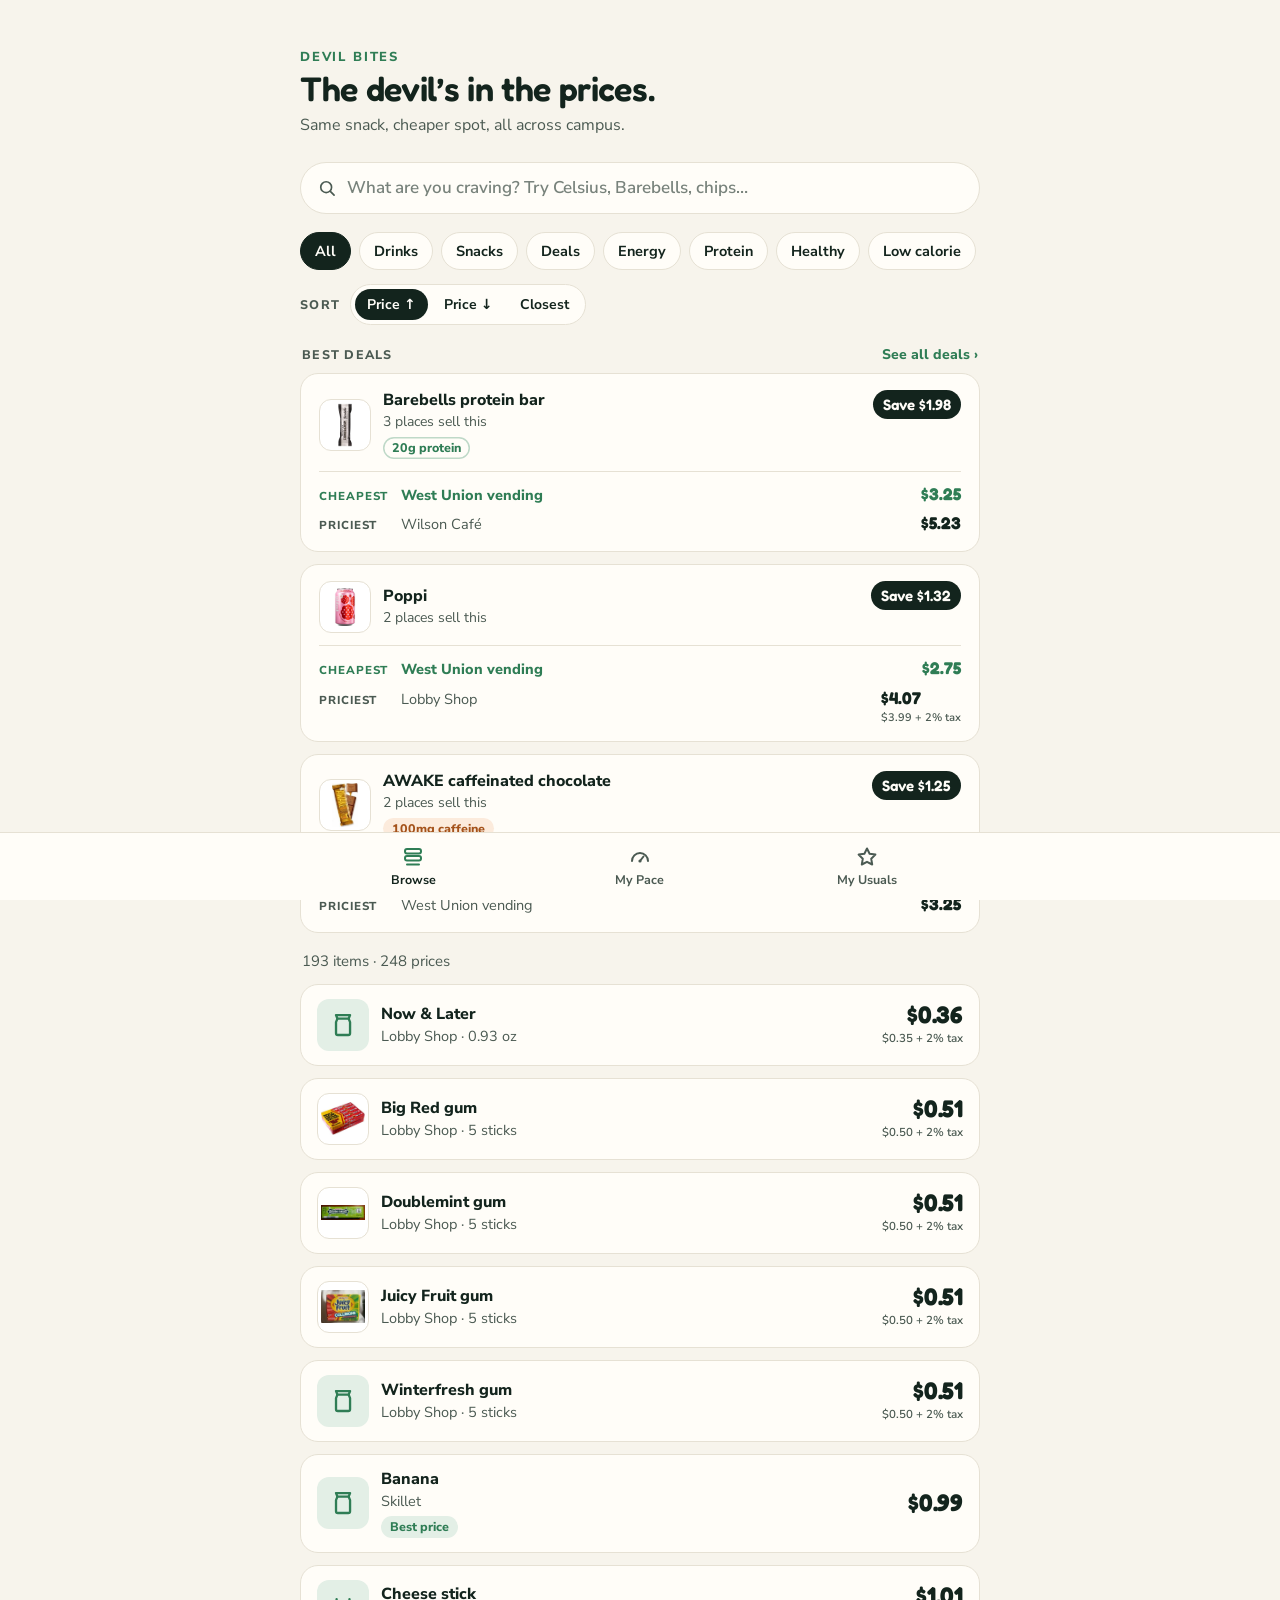
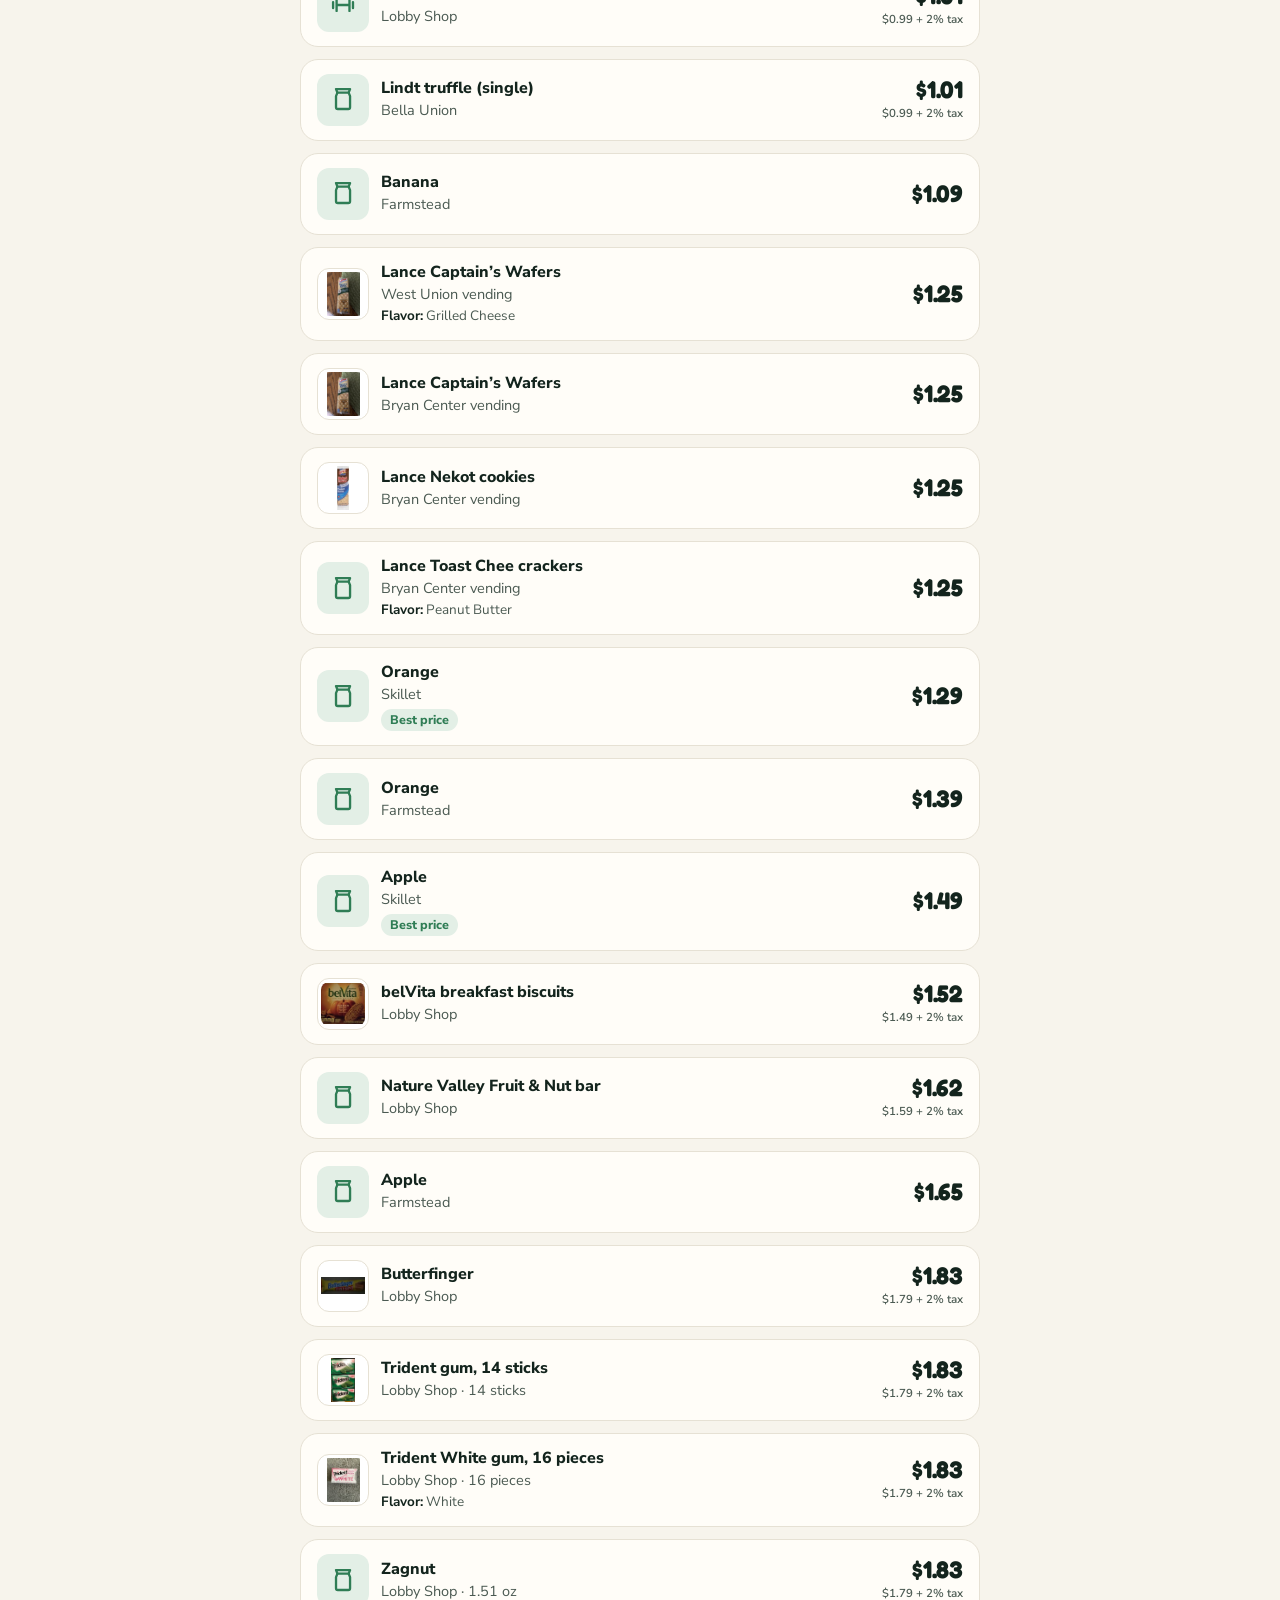
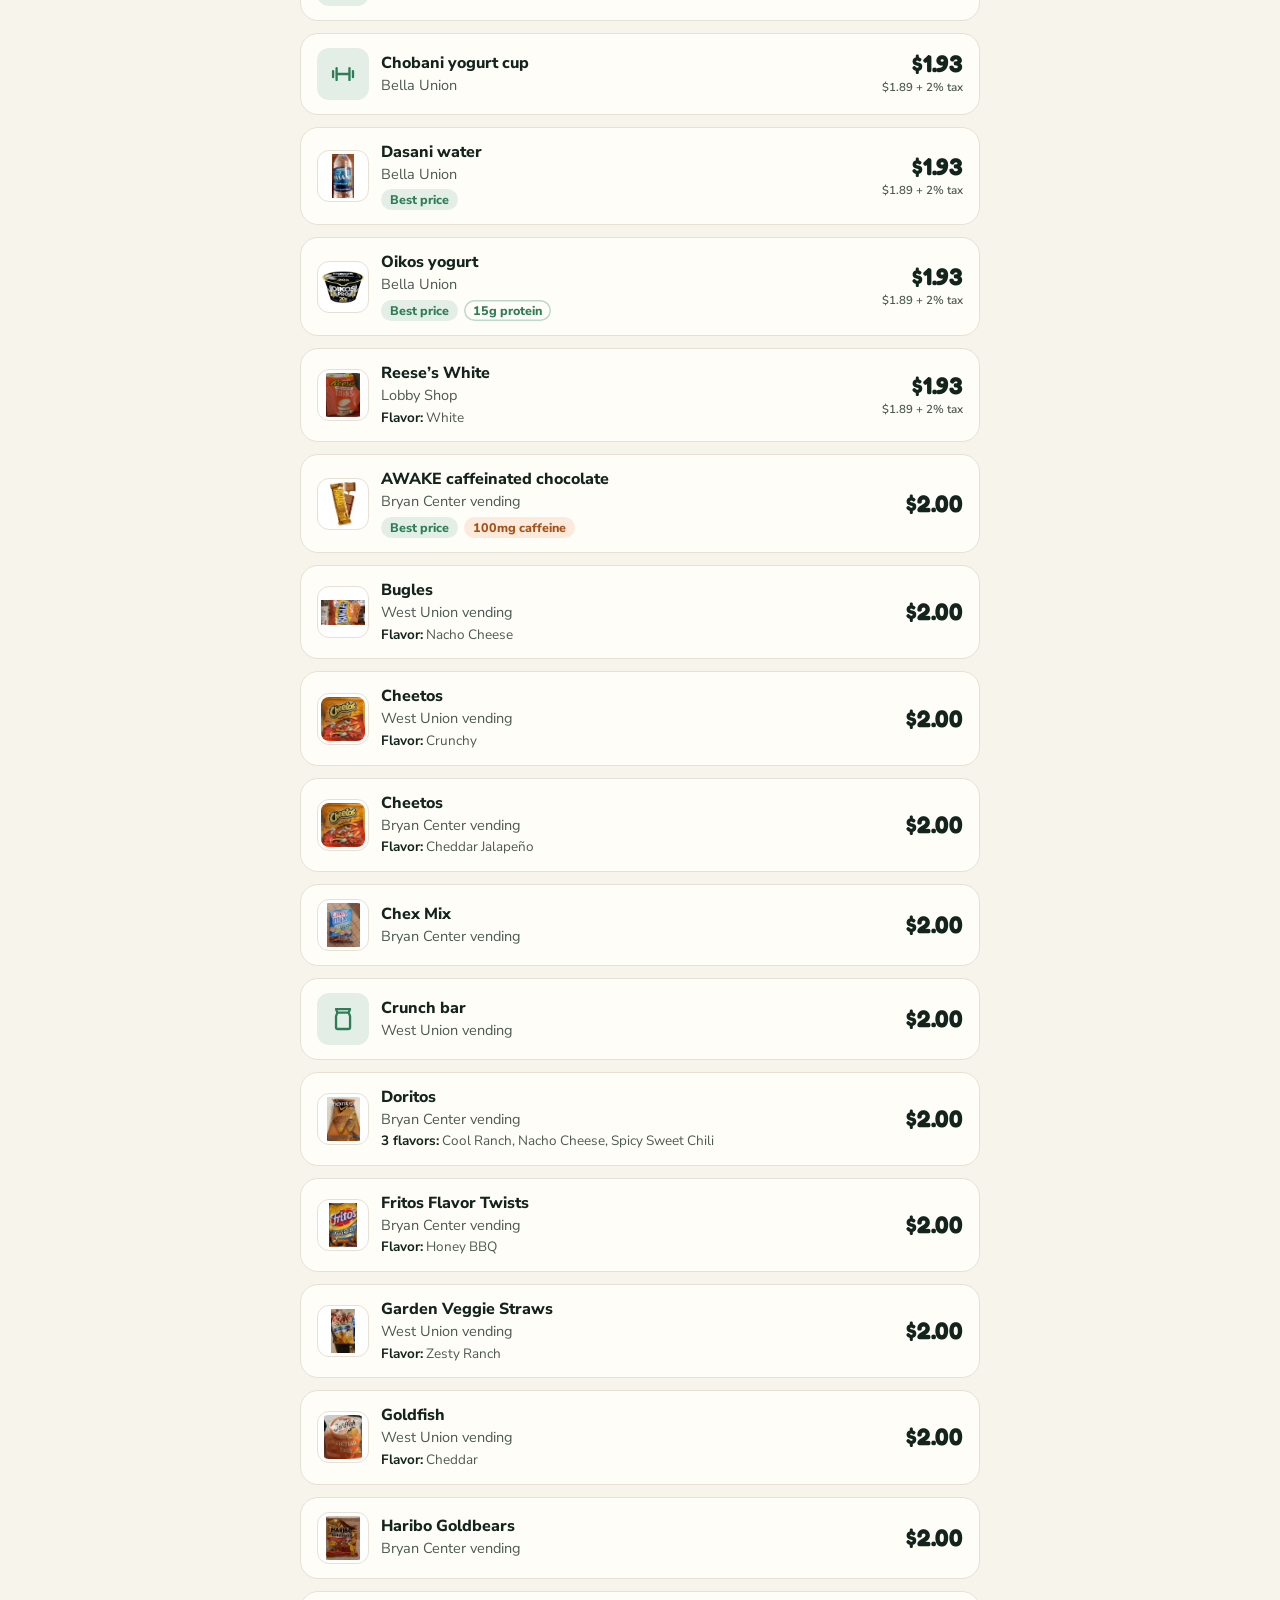
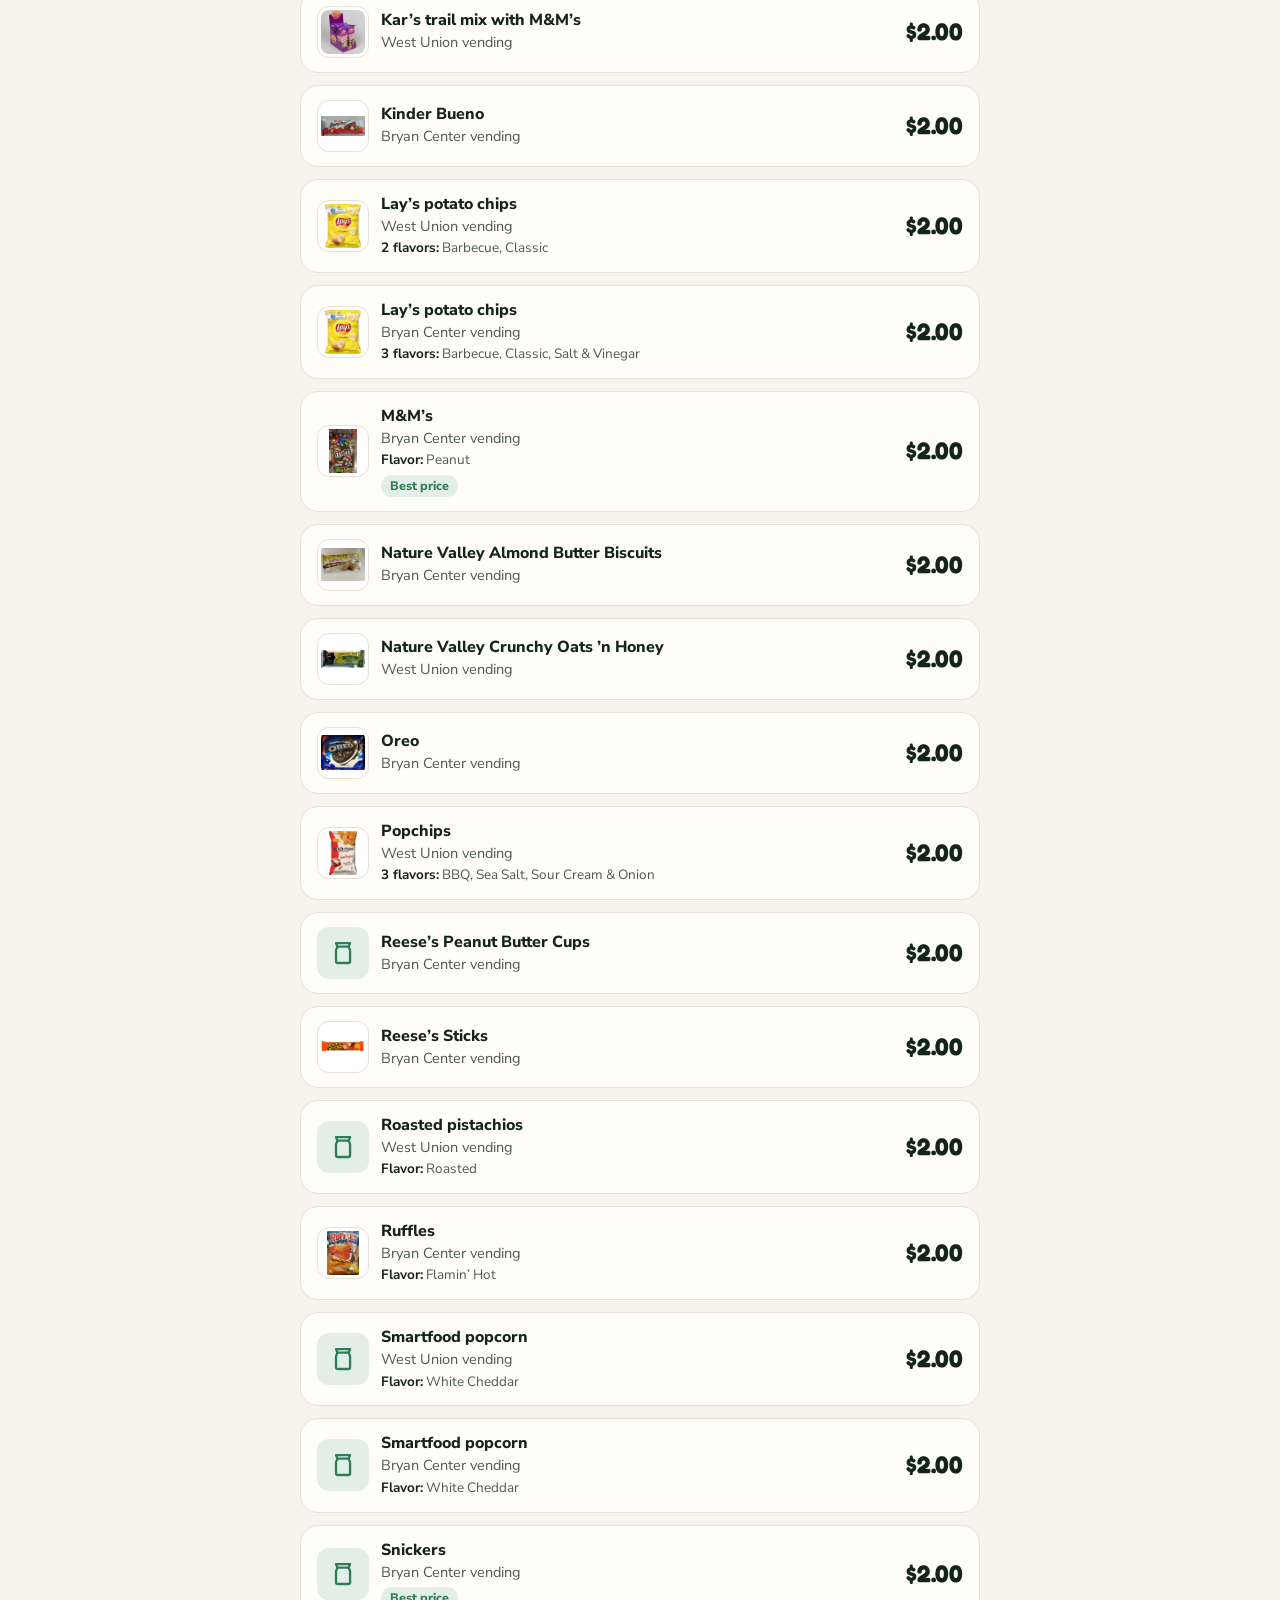
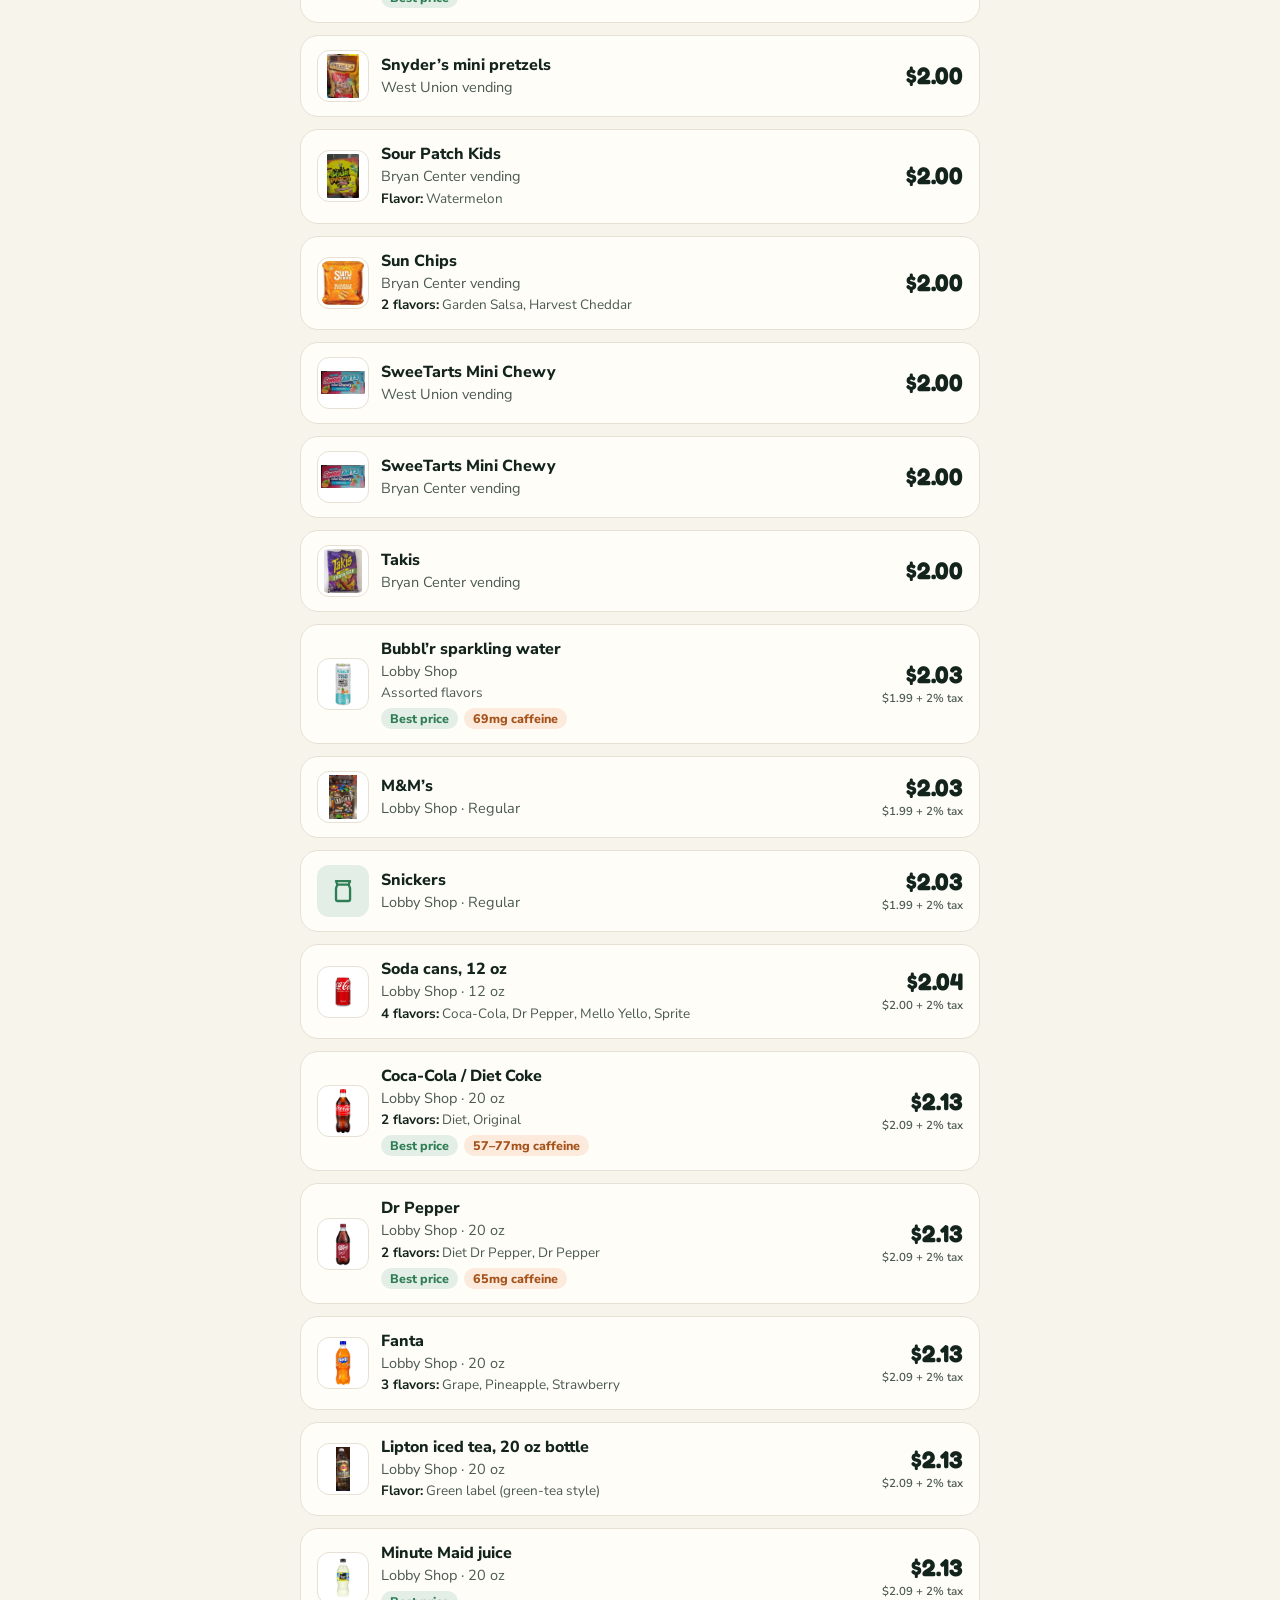
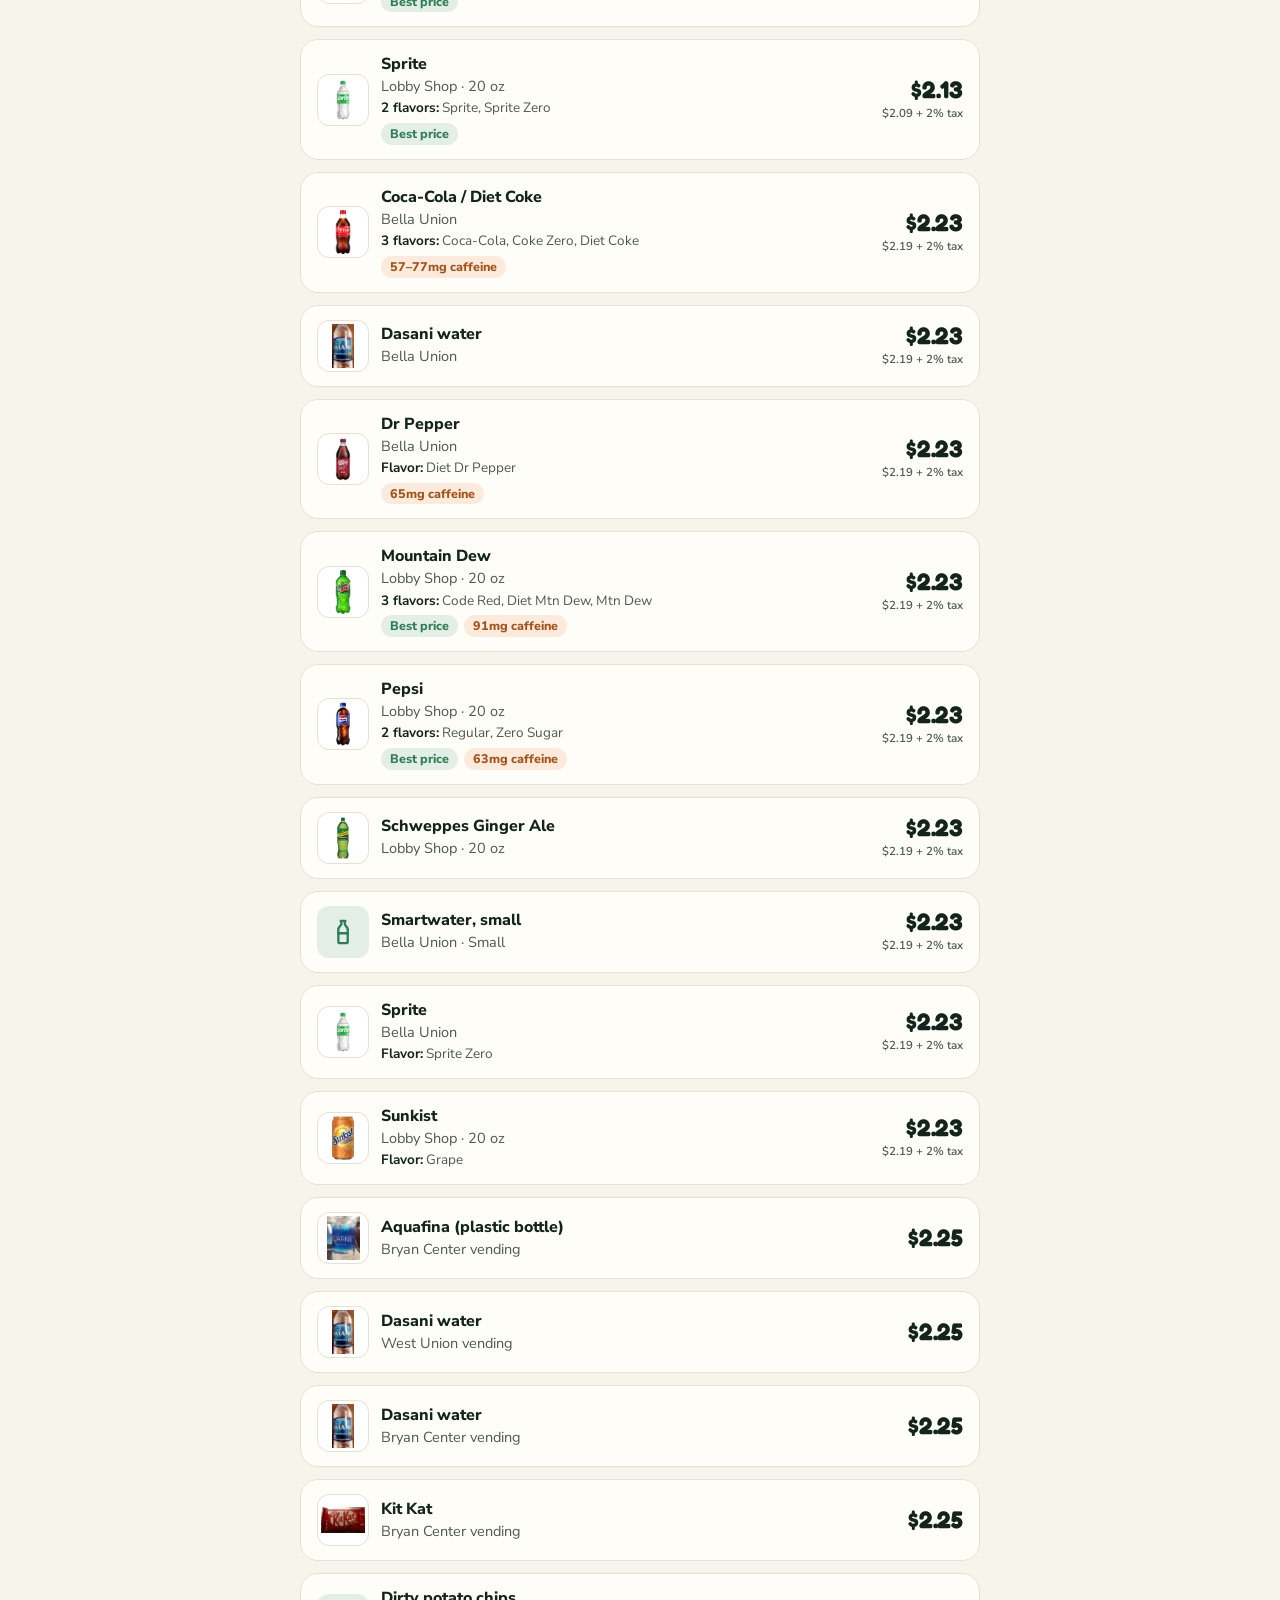
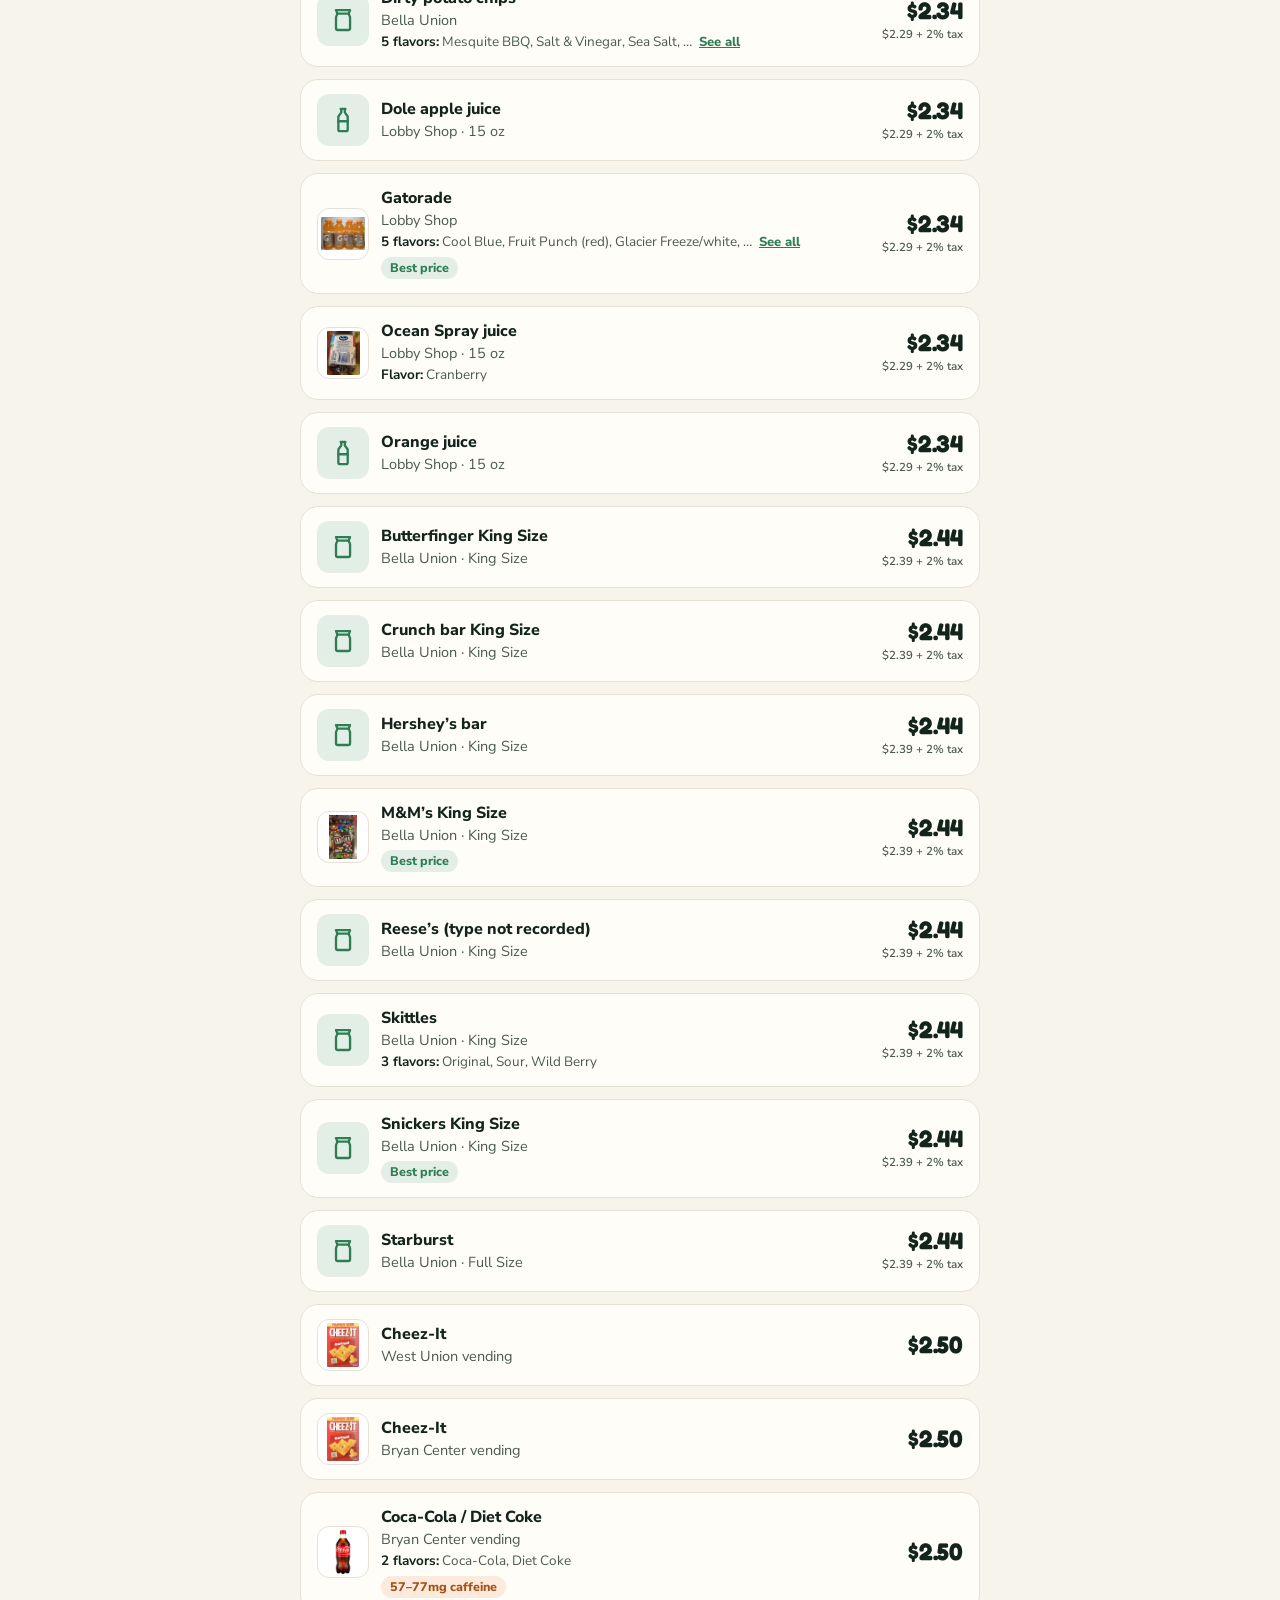
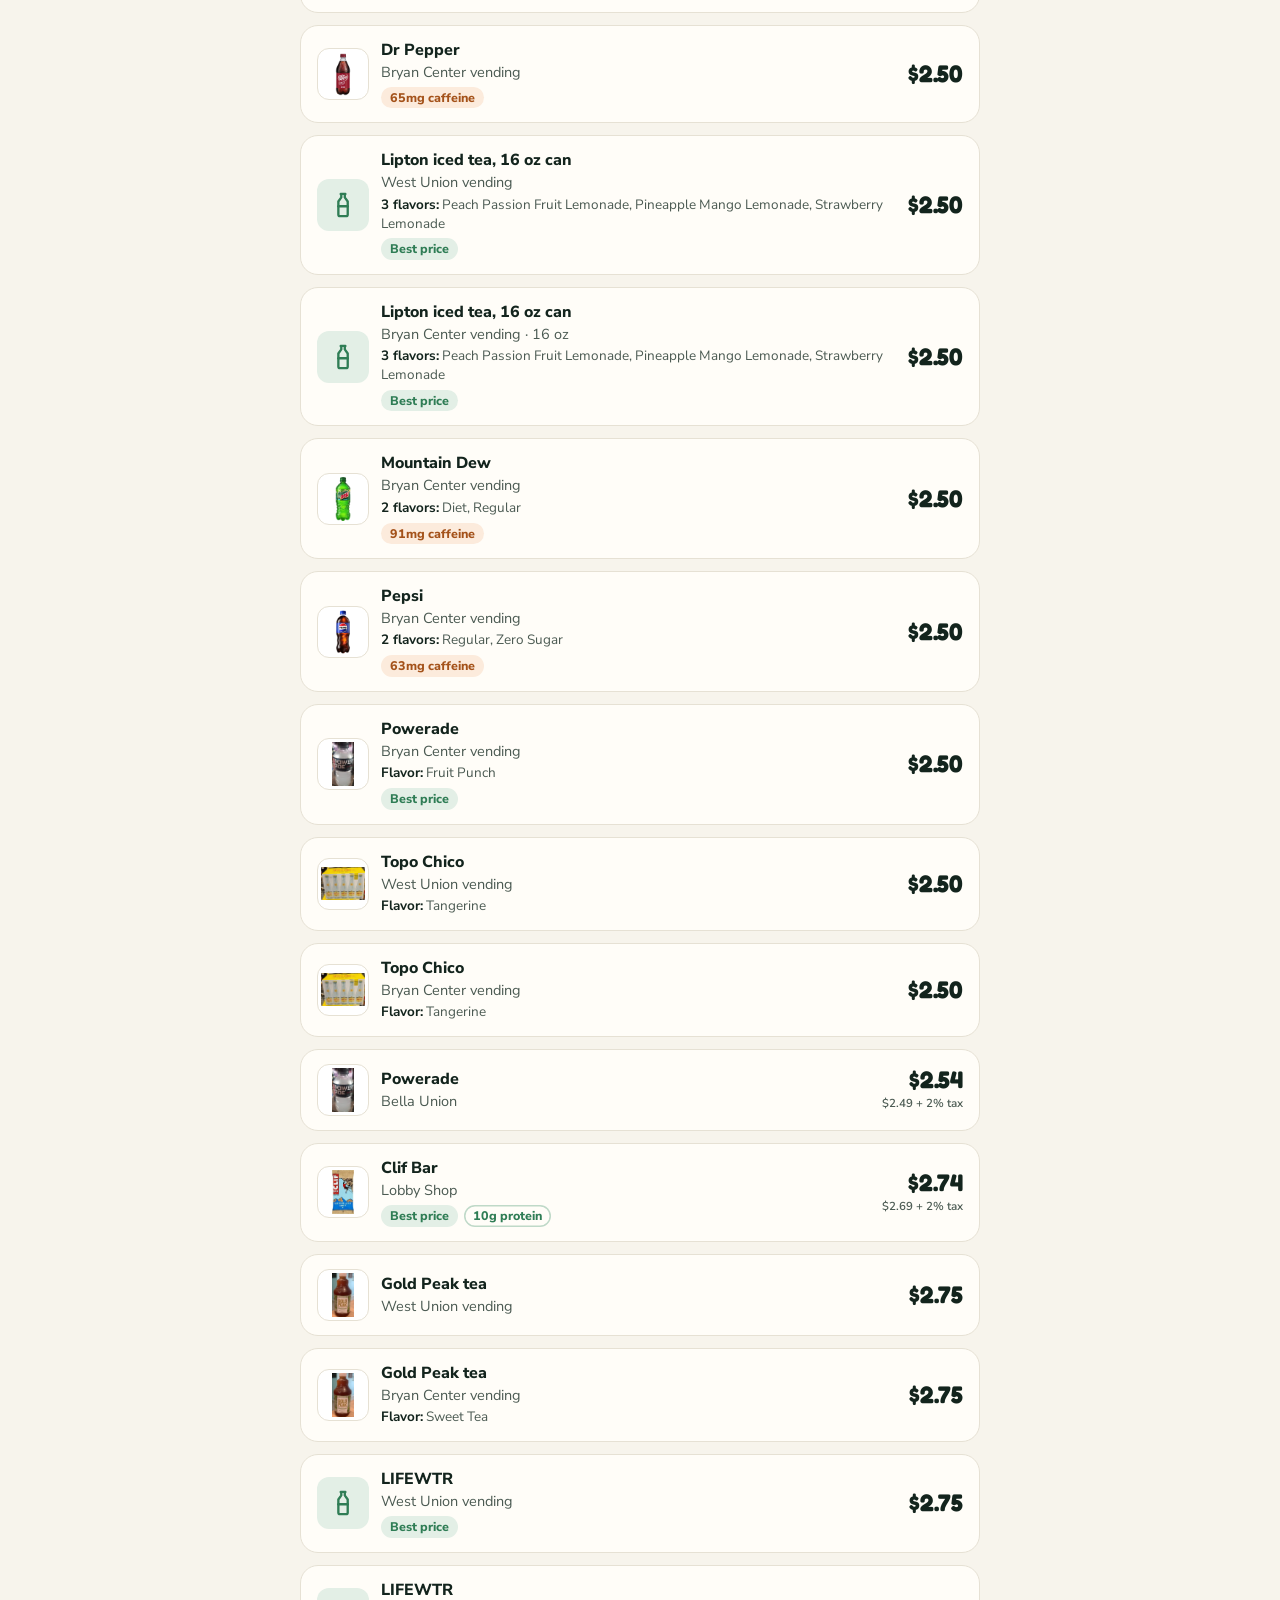
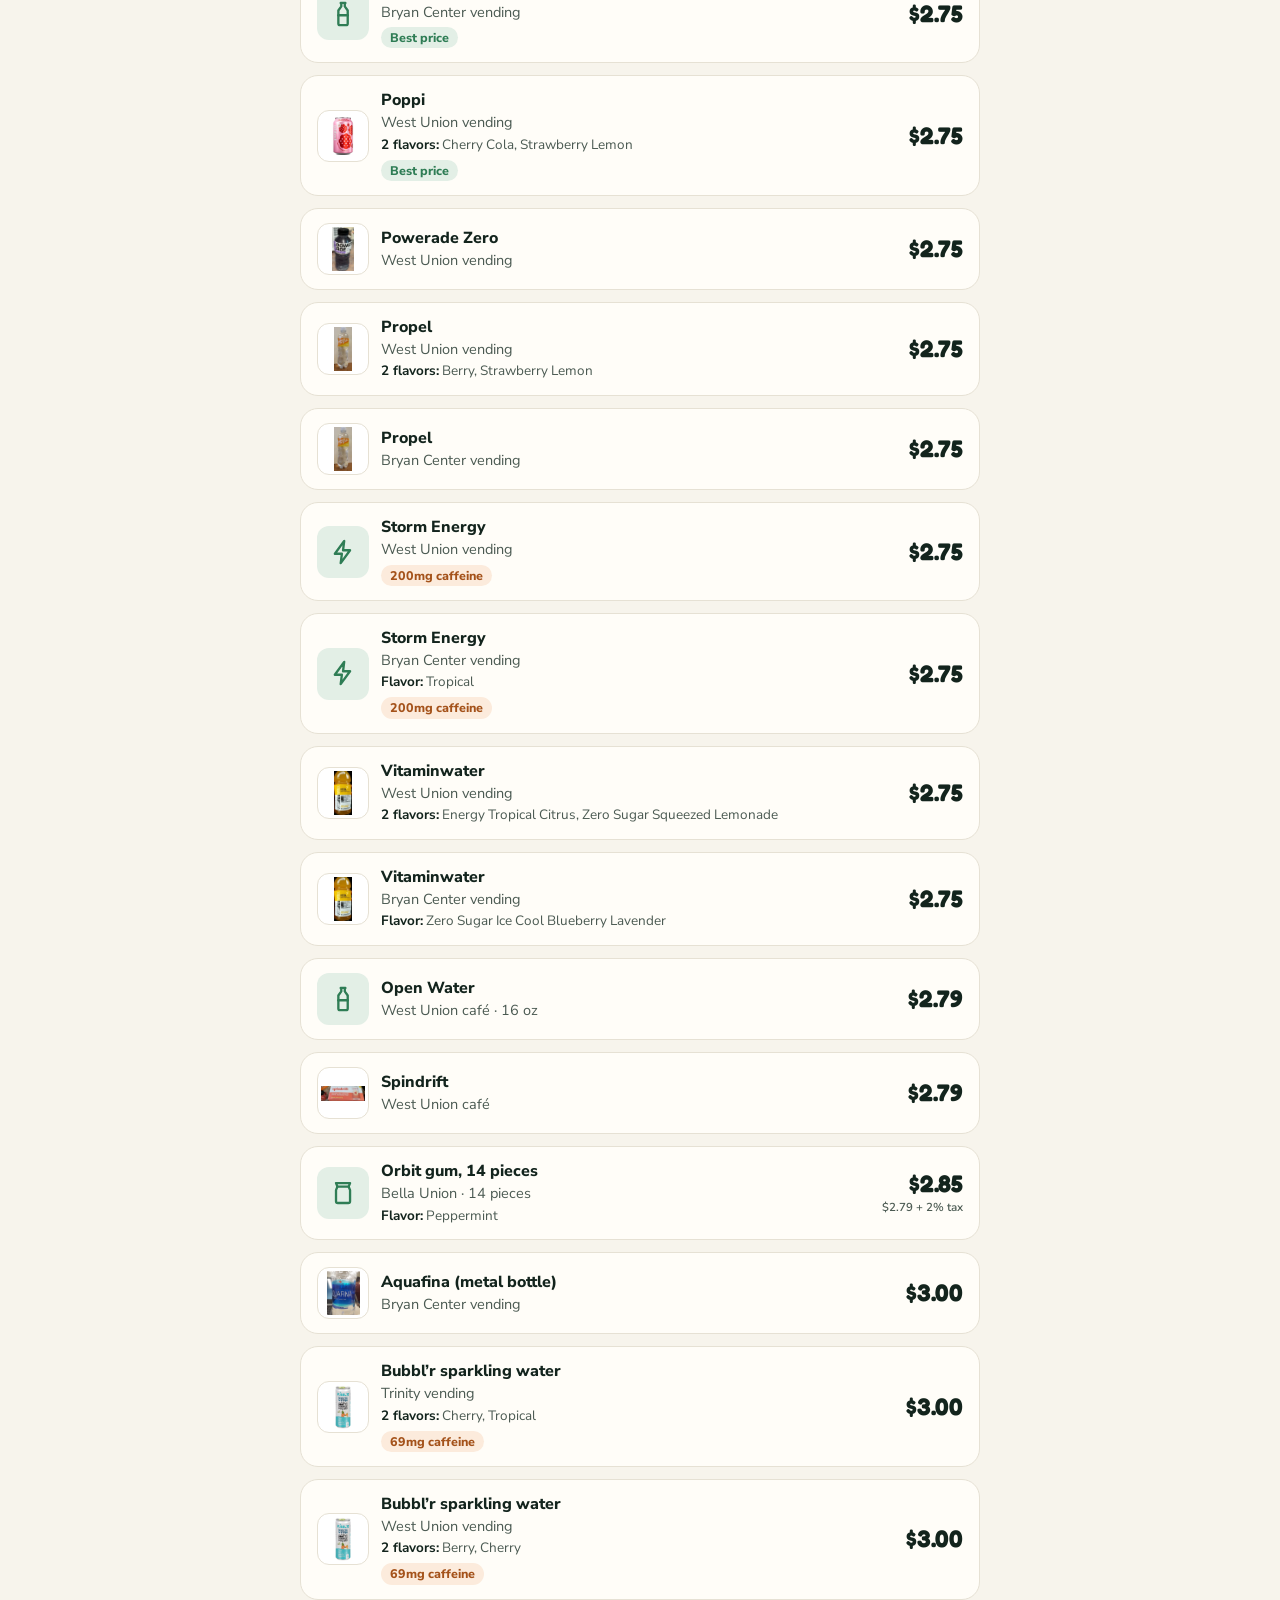
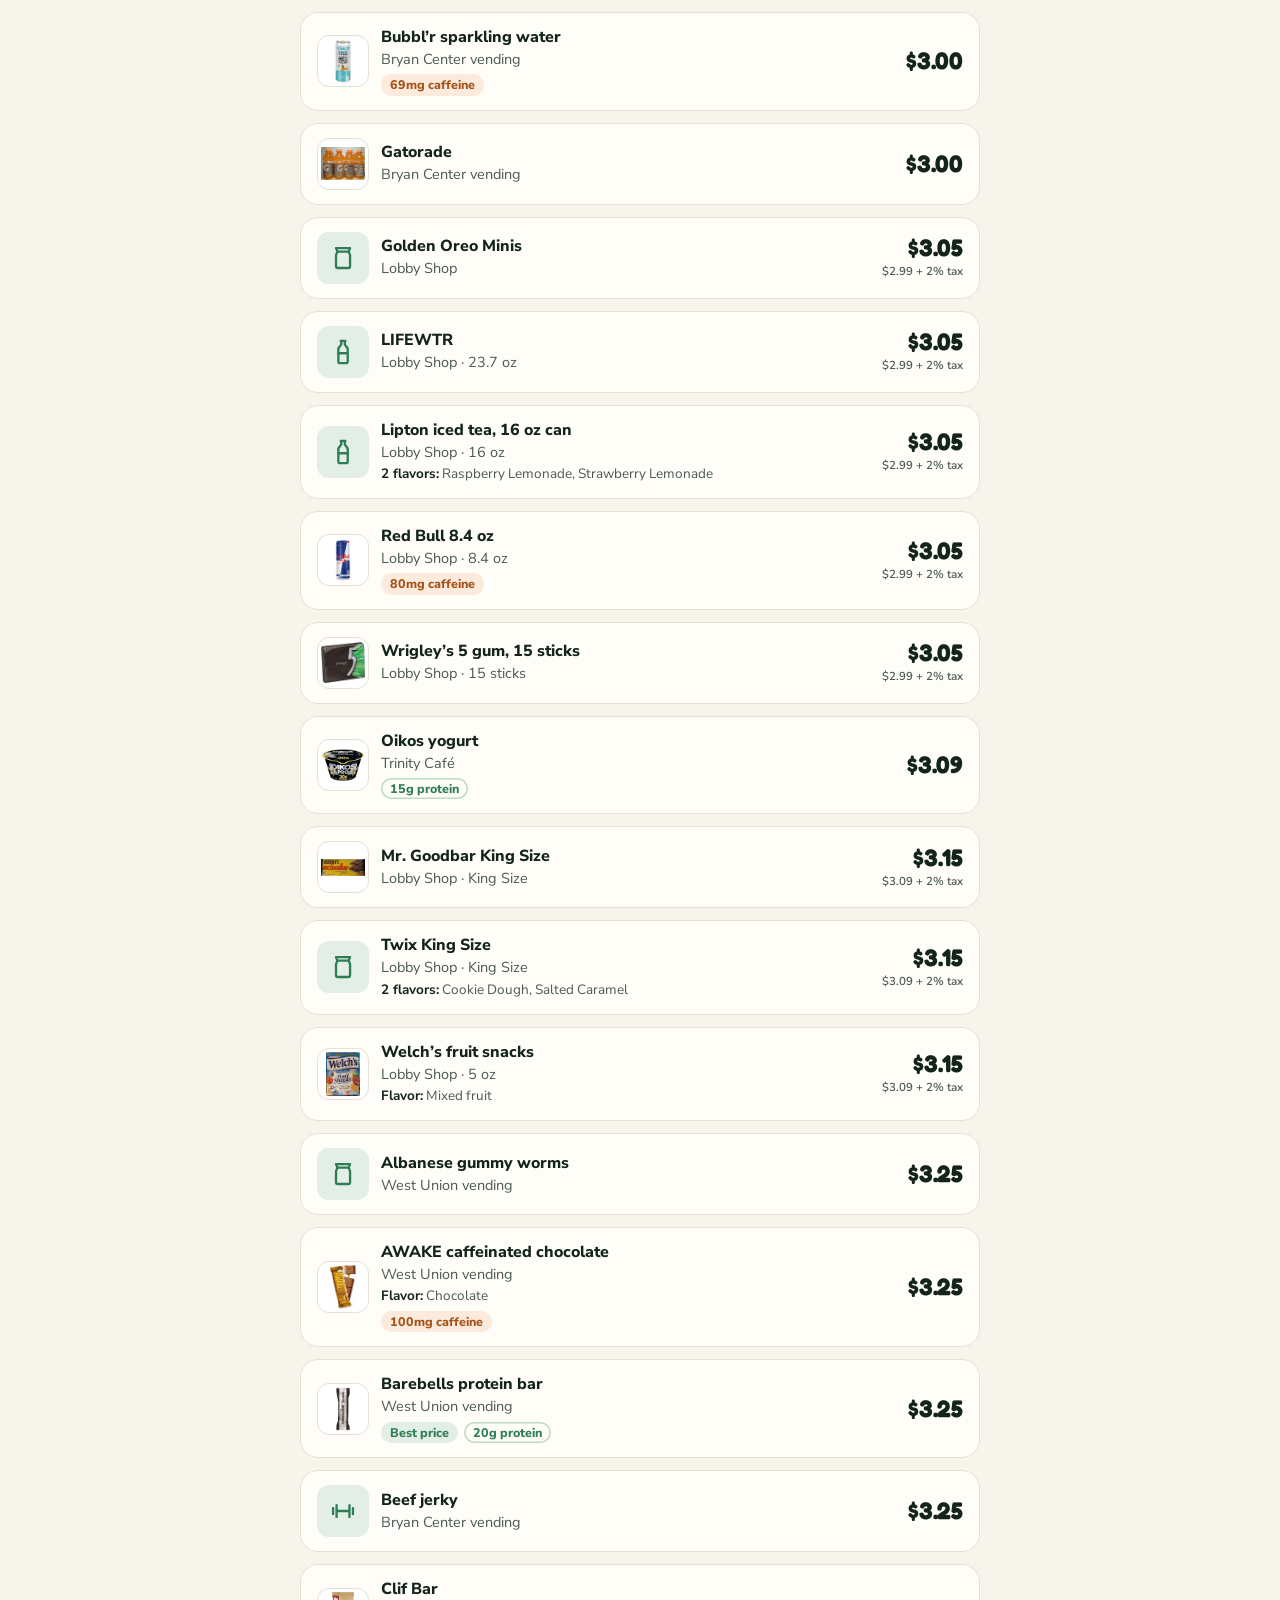
==== index.html @ 177ea0d5 "3 tabs (Browse, My Pace, My Usuals), deals in Browse, catch-up tips, Barebells at Wilson Co-Authored" ====
<!doctype html>
<html lang="en">
<head>
  <meta charset="utf-8">
  <meta name="viewport" content="width=device-width, initial-scale=1, viewport-fit=cover">
  <meta name="theme-color" content="#F7F4EC">
  <title>Devil Bites</title>
  <link rel="preconnect" href="https://fonts.googleapis.com">
  <link rel="preconnect" href="https://fonts.gstatic.com" crossorigin>
  <link href="https://fonts.googleapis.com/css2?family=Fredoka:wght@500;600;700&family=Nunito+Sans:opsz,wght@6..12,400;6..12,600;6..12,700;6..12,800&display=swap" rel="stylesheet">
  <link rel="stylesheet" href="styles.css?v=20261107j">
</head>
<body>

  <!-- ── Browse (home) ──────────────────────────── -->
  <main class="view" id="view-browse" data-tab="browse">
    <header class="top">
      <p class="eyebrow">Devil Bites</p>
      <h1 class="title">The devil’s in the prices.</h1>
      <p class="subtitle">Same snack, cheaper spot, all across campus.</p>
    </header>

    <div class="search-wrap">
      <form class="search" role="search" onsubmit="return false">
        <svg class="search-icon" viewBox="0 0 24 24" aria-hidden="true">
          <circle cx="11" cy="11" r="6.5" fill="none" stroke="currentColor" stroke-width="2"/>
          <path d="M16 16l4.5 4.5" stroke="currentColor" stroke-width="2" stroke-linecap="round"/>
        </svg>
        <input id="q" type="search" placeholder="What are you craving? Try Celsius, Barebells, chips…" autocomplete="off"
               autocapitalize="off" spellcheck="false" aria-label="Search items" aria-controls="browse-list">
        <button type="button" class="clear" id="clear" aria-label="Clear search" hidden>×</button>
      </form>
    </div>

    <div class="chip-row" id="filters" role="group" aria-label="Filter by category"></div>
    <div class="scope-row" id="lowcal-scope" role="group" aria-label="Low calorie: show" hidden></div>

    <div class="sort-row" role="group" aria-label="Sort">
      <span class="sort-label">Sort</span>
      <div class="sorts" id="sorts"></div>
    </div>

    <p class="notice" id="browse-notice" role="status" hidden></p>

    <!-- Best deals: top 3 (All chip, not searching) -->
    <section class="best-deals" id="best-deals" hidden></section>

    <p class="count" id="browse-count" aria-live="polite"></p>
    <section class="cards" id="browse-list"></section>

    <!-- Hit your protein goal: shown with the Protein chip (deck page 10) -->
    <section class="tip goal" id="protein-goal-box" hidden>
      <label class="goal-label" for="protein-goal">Hit your protein goal</label>
      <div class="goal-input">
        <input id="protein-goal" type="number" inputmode="numeric" min="1" max="400" step="1" value="40" aria-describedby="goal-unit">
        <span id="goal-unit">grams</span>
      </div>
      <div id="protein-combo" aria-live="polite"></div>
    </section>
  </main>

  <!-- ── Item price comparison ──────────────────── -->
  <main class="view" id="view-item" data-tab="browse" hidden>
    <button type="button" class="back" id="back">‹ <span id="back-label">Browse</span></button>
    <section id="item-detail"></section>
  </main>

  <!-- ── My Usuals ─────────────────────────────── -->
  <main class="view" id="view-usuals" data-tab="usuals" hidden>
    <header class="top">
      <p class="eyebrow">My Usuals</p>
      <h1 class="title">Your go-to snacks</h1>
      <p class="subtitle">Saved on this device. Each one at its cheapest spot.</p>
    </header>
    <section class="cards" id="usuals-list"></section>
  </main>

  <main class="view" id="view-me" data-tab="me" hidden>
    <header class="top">
      <p class="eyebrow">My Pace</p>
      <h1 class="title">Will your points last?</h1>
    </header>

    <!-- Today's budget (deck page 6) -->
    <section class="budget" aria-live="polite">
      <p class="budget-label" id="pace-date"></p>
      <p class="budget-sub" id="pace-sub">You can spend today</p>
      <p class="budget-amount" id="pace-daily">—</p>
      <span class="tag" id="pace-pill" hidden></span>
      <p class="budget-hint" id="pace-hint"></p>
      <div class="expected" id="pace-expected" hidden>
        <p class="expected-line">Expected today: <strong id="pace-exp-amt"></strong></p>
        <p class="pace-status" id="pace-status"></p>
        <p class="catchup-line" id="pace-catchup" hidden></p>
      </div>
    </section>

    <!-- Ways to catch up (when behind): tap a tip to find it in Browse -->
    <section class="card catchup" id="pace-tips" hidden>
      <p class="away-title">Ways to catch up</p>
      <ul class="catchup-list" id="pace-tips-list"></ul>
    </section>

    <!-- Inputs -->
    <section class="card pace-form">
      <label class="field">
        <span class="field-label">Meal plan</span>
        <select id="pace-plan" class="select-input">
          <option value="">Choose your plan</option>
        </select>
        <span class="field-note source" id="pace-source"></span>
      </label>
      <label class="field">
        <span class="field-label">Food points balance</span>
        <span class="money-input">
          <span aria-hidden="true">$</span>
          <input id="pace-balance" type="text" inputmode="decimal" autocomplete="off" placeholder="0.00">
        </span>
      </label>
      <label class="field">
        <span class="field-label">Last day on campus</span>
        <input id="pace-last" type="date" class="date-input">
      </label>
      <p class="field-note">Saved on this device only.</p>
    </section>

    <!-- Days away (deck page 12) -->
    <section class="card away">
      <p class="away-title">Days you’ll be away</p>
      <p class="field-note">Tap the days you’ll be gone, like breaks, trips or weekends home.</p>
      <div id="pace-cal"></div>
      <p class="away-pill" id="pace-away" hidden></p>
    </section>

    <div class="tip" id="pace-new" hidden>
      <p class="tip-title">Your new daily pace</p>
      <p class="tip-amount" id="pace-new-amount"></p>
      <p id="pace-new-sub"></p>
    </div>
  </main>

  <footer class="credit">
    <p class="credit-main">Prices checked by Duke students. Spot a new price? <span id="tell-us">Tell us.</span></p>
    Some product photos from <a href="https://world.openfoodfacts.org" target="_blank" rel="noopener">Open Food Facts</a>
    (<a href="https://creativecommons.org/licenses/by-sa/3.0/" target="_blank" rel="noopener">CC BY-SA</a>)
  </footer>

  <!-- ── Tab bar ────────────────────────────────── -->
  <nav class="tabbar" aria-label="Main">
    <div class="tabs">
      <a class="tab" href="#/browse" data-tab="browse">
        <svg viewBox="0 0 24 24" aria-hidden="true">
          <rect x="4" y="4" width="16" height="4.5" rx="2" fill="none" stroke="currentColor" stroke-width="2"/>
          <rect x="4" y="11" width="16" height="4.5" rx="2" fill="none" stroke="currentColor" stroke-width="2"/>
          <path d="M6 19.5h12" stroke="currentColor" stroke-width="2" stroke-linecap="round"/>
        </svg>
        <span>Browse</span>
      </a>
      <a class="tab" href="#/me" data-tab="me">
        <svg viewBox="0 0 24 24" aria-hidden="true">
          <path d="M4 16a8 8 0 1 1 16 0" fill="none" stroke="currentColor" stroke-width="2" stroke-linecap="round"/>
          <path d="M12 16l3.5-4.5" stroke="currentColor" stroke-width="2" stroke-linecap="round"/>
          <circle cx="12" cy="16" r="1.6" fill="currentColor"/>
        </svg>
        <span>My Pace</span>
      </a>
      <a class="tab" href="#/usuals" data-tab="usuals">
        <svg viewBox="0 0 24 24" aria-hidden="true">
          <path d="M12 3.5l2.6 5.3 5.8.8-4.2 4.1 1 5.8-5.2-2.7-5.2 2.7 1-5.8-4.2-4.1 5.8-.8z" fill="none" stroke="currentColor" stroke-width="2" stroke-linejoin="round"/>
        </svg>
        <span>My Usuals</span>
      </a>
    </div>
  </nav>

  <!-- ?v= makes browsers fetch fresh files after an update. Change it (e.g. 20261107c) whenever app.js, styles.css or data/ change. -->
  <script src="data/prices.js?v=20261107j"></script>
  <script src="data/photos.js?v=20261107j"></script>
  <script src="data/my-photos.js?v=20261107j"></script>
  <script src="data/meal-plans.js?v=20261107j"></script>
  <script src="data/tags.js?v=20261107j"></script>
  <script src="search.js?v=20261107j"></script>
  <script src="app.js?v=20261107j"></script>
</body>
</html>
---- styles.css ----
:root {
  --ink: #13241D;        /* dark green */
  --cream: #F7F4EC;      /* background */
  --card: #FFFDF8;       /* white cards */
  --orange: #EE8A3C;     /* accent */
  --green: #2F7D55;
  --muted: #4B5A52;
  --line: #E6E1D4;
  --green-tint: #E3EFE6;

  --radius: 18px;
  --head: "Fredoka", system-ui, sans-serif;
  --body: "Nunito Sans", system-ui, sans-serif;

  --max: 680px;          /* content width on big screens */
  --tabbar-h: 64px;
}

* { box-sizing: border-box; }
[hidden] { display: none !important; }
html, body { margin: 0; }
html { scroll-padding-top: 90px; }

body {
  background: var(--cream);
  color: var(--ink);
  font-family: var(--body);
  font-size: 16px;
  line-height: 1.4;
  -webkit-font-smoothing: antialiased;
  -webkit-tap-highlight-color: transparent;
  overflow-x: hidden;
}

/* ── Page layout ──────────────────────────────────────────── */
.view {
  max-width: var(--max);
  margin: 0 auto;
  padding: max(28px, env(safe-area-inset-top)) 20px 8px;
  min-height: 70vh;
}

/* Photo credit, just above the tab bar */
.credit {
  max-width: var(--max);
  margin: 0 auto;
  padding: 20px 20px calc(var(--tabbar-h) + env(safe-area-inset-bottom) + 24px);
  text-align: center;
  color: var(--muted);
  font-size: 12.5px;
}
.credit a { color: inherit; }
.view[hidden] { display: none; }

@media (min-width: 760px) {
  .view { padding-top: 48px; padding-left: 0; padding-right: 0; }
}

/* ── Header ───────────────────────────────────────────────── */
.top { margin-bottom: 16px; }
.eyebrow {
  margin: 0 0 4px;
  font-size: 13px;
  font-weight: 800;
  letter-spacing: .14em;
  text-transform: uppercase;
  color: var(--green);
}
.title {
  margin: 0;
  font-family: var(--head);
  font-weight: 600;
  font-size: 28px;
  line-height: 1.1;
  letter-spacing: -.01em;
}

/* ── Search pill (sticks to the top while scrolling) ──────── */
.search-wrap {
  position: sticky;
  top: 0;
  z-index: 5;
  margin: 0 -20px;
  padding: 10px 20px 10px;
  background: var(--cream);
}
@media (min-width: 760px) { .search-wrap { margin: 0; padding: 10px 0; } }

.search {
  position: relative;
  display: flex;
  align-items: center;
  background: var(--card);
  border: 1.5px solid var(--line);
  border-radius: 999px;
  padding: 0 8px 0 16px;
  height: 52px;
  transition: border-color .15s;
}
.search:focus-within { border-color: var(--green); }
.search-icon { width: 20px; height: 20px; color: var(--muted); flex: none; }
.search input {
  flex: 1;
  min-width: 0;
  border: 0;
  outline: 0;
  background: transparent;
  font: 700 17px var(--body);
  color: var(--ink);
  padding: 0 10px;
  height: 100%;
}
.search input::placeholder { color: var(--muted); font-weight: 600; opacity: .75; }
.search input::-webkit-search-cancel-button { display: none; }
.clear {
  flex: none;
  width: 32px; height: 32px;
  border: 0; border-radius: 50%;
  background: var(--cream);
  color: var(--muted);
  font-size: 20px; line-height: 1;
  cursor: pointer;
}

/* ── Category chips & sort (scroll sideways on phones) ────── */
.chip-row, .sort-row {
  display: flex;
  align-items: center;
  gap: 8px;
  overflow-x: auto;
  scrollbar-width: none;
  margin-left: -20px;
  margin-right: -20px;
  padding-left: 20px;
  padding-right: 20px;
}
.chip-row::-webkit-scrollbar, .sort-row::-webkit-scrollbar { display: none; }
.chip-row { margin-top: 6px; padding-top: 2px; padding-bottom: 4px; }
.sort-row { gap: 10px; margin-top: 10px; margin-bottom: 16px; }
@media (min-width: 760px) {
  .chip-row, .sort-row { margin-left: 0; margin-right: 0; padding-left: 0; padding-right: 0; flex-wrap: wrap; }
}

.chip {
  flex: none;
  border: 1.5px solid var(--line);
  background: var(--card);
  color: var(--ink);
  border-radius: 999px;
  padding: 8px 14px;
  font: 700 14.5px var(--body);
  cursor: pointer;
}
.chip:hover { border-color: var(--green); }
.chip[aria-pressed="true"] {
  background: var(--ink);
  border-color: var(--ink);
  color: var(--card);
}

.sort-label {
  flex: none;
  font-size: 12.5px;
  font-weight: 800;
  letter-spacing: .1em;
  text-transform: uppercase;
  color: var(--muted);
}
.sorts {
  flex: none;
  display: flex;
  gap: 4px;
  padding: 4px;
  background: var(--card);
  border: 1.5px solid var(--line);
  border-radius: 999px;
}
.sort {
  border: 0;
  border-radius: 999px;
  background: none;
  color: var(--ink);
  padding: 6px 12px;
  font: 700 14px var(--body);
  white-space: nowrap;
  cursor: pointer;
}
.sort[aria-pressed="true"] { background: var(--ink); color: var(--card); }
.sort:disabled { opacity: .5; cursor: progress; }

.notice {
  margin: -4px 0 14px;
  padding: 12px 14px;
  border-radius: 14px;
  background: var(--green-tint);
  color: var(--ink);
  font-size: 14.5px;
  line-height: 1.4;
}
.notice[data-kind="warn"] {
  background: #FCEBDC;
  border-left: 4px solid var(--orange);
}

.count {
  margin: 0 0 12px 2px;
  color: var(--muted);
  font-size: 15px;
}

/* ── Cards ────────────────────────────────────────────────── */
.cards { display: grid; grid-template-columns: minmax(0, 1fr); gap: 12px; }

.card {
  display: flex;
  align-items: center;
  justify-content: space-between;
  gap: 12px;
  background: var(--card);
  border: 1.5px solid var(--line);
  border-radius: var(--radius);
  padding: 16px 18px;
}
.card.best {
  border: 2.5px solid var(--green);
  padding: 15px 17px;
}
.card-main { min-width: 0; }
.place {
  margin: 0;
  font-weight: 800;
  font-size: 17px;
  line-height: 1.25;
}
.best-label {
  margin: 2px 0 0;
  color: var(--green);
  font-weight: 800;
  font-size: 16px;
}
.meta {
  margin: 3px 0 0;
  color: var(--muted);
  font-size: 13.5px;
  line-height: 1.35;
}
.note { font-style: italic; }

.price {
  font-family: var(--head);
  font-weight: 700;
  font-size: 26px;
  line-height: 1;
  white-space: nowrap;
  letter-spacing: -.01em;
}
.card:not(.best) .price { font-size: 24px; }

.card.unpriced { background: transparent; border-style: dashed; }
.card.unpriced .price { color: var(--muted); font-size: 15px; font-family: var(--body); font-weight: 700; }

.price-col {
  flex: none;
  display: flex;
  flex-direction: column;
  align-items: flex-end;
  gap: 4px;
}
.walk {
  color: var(--green);
  font-size: 13px;
  font-weight: 800;
  white-space: nowrap;
}

/* Product photo, or a category icon when there's no photo */
.thumb {
  flex: none;
  width: 52px;
  height: 52px;
  border-radius: 12px;
  display: grid;
  place-items: center;
  overflow: hidden;
}
img.thumb {
  background: #fff;
  border: 1px solid var(--line);
  object-fit: contain;
  padding: 3px;
}
.thumb.icon { background: var(--green-tint); color: var(--green); }
.thumb.icon svg { width: 54%; height: 54%; }
.thumb.big { width: 76px; height: 76px; border-radius: 16px; }

.item-head {
  display: flex;
  align-items: center;
  gap: 14px;
  margin-bottom: 14px;
}
.item-head .count { margin: 0 0 0 2px; }
.photo-credit { font-size: 12px; color: var(--muted); margin: 2px 0 0 2px; }
.photo-credit a { color: inherit; }

/* Browse rows */
.row {
  width: 100%;
  text-align: left;
  font: inherit;
  color: inherit;
  cursor: pointer;
  padding: 14px 16px;
  transition: border-color .15s, transform .1s;
}
.row:hover { border-color: var(--green); }
.row:active { transform: scale(.99); }
.row { justify-content: flex-start; }
.row .card-main { flex: 1; }
.row .place { font-size: 16px; }
.row .where { margin: 2px 0 0; color: var(--muted); font-size: 14.5px; }
.row .price { font-size: 22px; }
.row.unpriced .price { font-size: 14px; }

.tag {
  display: inline-block;
  margin-top: 5px;
  padding: 2px 9px;
  border-radius: 999px;
  background: var(--green-tint);
  color: var(--green);
  font-size: 12.5px;
  font-weight: 800;
}

/* ── Item price comparison ────────────────────────────────── */
.back {
  display: inline-flex;
  align-items: center;
  gap: 5px;
  margin: 0 0 10px -2px;
  padding: 6px 2px;
  border: 0;
  background: none;
  color: var(--green);
  font: 800 15px var(--body);
  cursor: pointer;
}
.item-name {
  margin: 0 0 2px 2px;
  font-family: var(--head);
  font-weight: 600;
  font-size: 28px;
  line-height: 1.1;
}
.section-label {
  margin: 22px 0 10px 2px;
  font-size: 12.5px;
  font-weight: 800;
  letter-spacing: .1em;
  text-transform: uppercase;
  color: var(--muted);
}
.tip {
  margin-top: 22px;
  background: var(--ink);
  color: var(--card);
  border-radius: var(--radius);
  padding: 18px 20px;
}
.tip-title {
  margin: 0 0 4px;
  color: var(--orange);
  font-weight: 800;
  font-size: 16px;
}
.tip p:last-child { margin: 0; font-size: 15.5px; line-height: 1.45; }
.single {
  margin: 14px 2px 0;
  color: var(--muted);
  font-size: 14px;
}

/* ── Caffeine ─────────────────────────────────────────────── */
.tags { display: flex; flex-wrap: wrap; gap: 6px; margin-top: 5px; }
.tags .tag { margin-top: 0; }
.tag { white-space: nowrap; }
.tag.caf { background: #FCEBDC; color: #A4521A; }
.tag.size { background: var(--cream); color: var(--muted); }
.caf-line {
  margin: -4px 0 14px 2px;
  font-size: 15px;
  color: var(--muted);
}
.caf-line strong { color: #A4521A; }
.caf-note { margin: -6px 2px 14px; color: var(--muted); font-size: 13.5px; }
.rank {
  flex: none;
  width: 22px;
  text-align: center;
  font-family: var(--head);
  font-weight: 700;
  font-size: 17px;
  color: var(--muted);
}
.caf-card { gap: 10px; }
.per { color: var(--muted); font-size: 12.5px; font-weight: 700; }
.caf-card .price { font-size: 20px; }

/* ── My Pace ──────────────────────────────────────────────── */
.budget { margin: 0 2px 22px; }
.budget-label { margin: 0 0 10px; color: var(--muted); font-size: 15px; }
.budget-sub { margin: 0; font-weight: 800; font-size: 17px; }
.budget-amount {
  margin: 4px 0 10px;
  font-family: var(--head);
  font-weight: 700;
  font-size: 64px;
  line-height: 1;
  letter-spacing: -.02em;
}
.budget-amount.is-empty { color: var(--line); }
.budget .tag { margin: 0; font-size: 15px; padding: 5px 14px; }
.budget-hint { margin: 10px 0 0; color: var(--muted); font-size: 14.5px; }

.pace-form, .away { display: block; margin-bottom: 14px; }
.field { display: block; margin-bottom: 14px; }
.field-label { display: block; margin-bottom: 6px; font-weight: 800; font-size: 15px; }
.money-input {
  display: flex;
  align-items: center;
  gap: 6px;
  height: 52px;
  padding: 0 16px;
  background: var(--cream);
  border: 1.5px solid var(--line);
  border-radius: 14px;
  font-family: var(--head);
  font-weight: 700;
  font-size: 22px;
}
.money-input:focus-within, .date-input:focus { border-color: var(--green); outline: none; }
.money-input input {
  flex: 1;
  min-width: 0;
  border: 0;
  outline: 0;
  background: transparent;
  font: inherit;
  color: var(--ink);
}
.date-input {
  width: 100%;
  height: 52px;
  padding: 0 14px;
  background: var(--cream);
  border: 1.5px solid var(--line);
  border-radius: 14px;
  font: 700 17px var(--body);
  color: var(--ink);
  -webkit-appearance: none;
  appearance: none;
}
.field-note { margin: 0; color: var(--muted); font-size: 13.5px; }
.field-note.source { display: block; margin-top: 6px; font-style: italic; }
.select-input {
  width: 100%;
  height: 52px;
  padding: 0 40px 0 14px;
  background: var(--cream) url("data:image/svg+xml,%3Csvg xmlns='http://www.w3.org/2000/svg' viewBox='0 0 24 24'%3E%3Cpath d='M6 9l6 6 6-6' fill='none' stroke='%234B5A52' stroke-width='2.2' stroke-linecap='round' stroke-linejoin='round'/%3E%3C/svg%3E") no-repeat right 12px center / 20px;
  border: 1.5px solid var(--line);
  border-radius: 14px;
  font: 700 16px var(--body);
  color: var(--ink);
  -webkit-appearance: none;
  appearance: none;
  cursor: pointer;
}
.select-input:focus { border-color: var(--green); outline: none; }

/* Expected balance and ahead / behind */
.expected {
  margin-top: 16px;
  padding: 14px 18px;
  background: var(--card);
  border: 1.5px solid var(--line);
  border-radius: var(--radius);
}
.expected-line { margin: 0; color: var(--muted); font-size: 15px; }
.expected-line strong { color: var(--ink); font-weight: 800; }
.pace-status { margin: 4px 0 0; font-family: var(--head); font-weight: 600; font-size: 22px; line-height: 1.2; color: var(--muted); }
.pace-status:not(.ahead):not(.behind):not(.on) { font: 600 14.5px var(--body); }
.pace-status.ahead, .pace-status.on { color: var(--green); }
.pace-status.behind { color: #C9651C; }
.catchup-line { margin: 6px 0 0; font-size: 15px; line-height: 1.4; color: var(--muted); }
.catchup-line strong { color: var(--ink); }
.day.weekend { display: grid; place-items: center; color: #C9C3B3; }

.away-title { margin: 0 0 2px; font-weight: 800; font-size: 17px; }
.month { margin-top: 16px; }
.month-name { margin: 0 0 8px; color: var(--muted); font-size: 15px; }
.cal {
  display: grid;
  grid-template-columns: repeat(7, minmax(0, 1fr));
  gap: 4px;
  text-align: center;
}
.dow { color: var(--muted); font-size: 14px; padding-bottom: 4px; }
.day {
  height: 40px;
  border: 0;
  border-radius: 10px;
  background: none;
  color: var(--ink);
  font: 600 16px var(--body);
  cursor: pointer;
}
button.day:hover { background: var(--cream); }
.day.off { display: grid; place-items: center; color: var(--line); }
.day.today { box-shadow: inset 0 0 0 1.5px var(--green); }
.day.away-on, .day.away-on:hover { background: var(--orange); color: var(--ink); font-weight: 800; }
.away-pill {
  display: inline-block;
  margin: 14px 0 0;
  padding: 8px 16px;
  border-radius: 999px;
  background: #F7E3CF;
  color: #8A4513;
  font-weight: 800;
  font-size: 15px;
}
.tip-amount {
  margin: 2px 0;
  font-family: var(--head);
  font-weight: 700;
  font-size: 40px;
  line-height: 1.1;
  color: var(--card);
}
#pace-new-sub { color: #BFE3CC; }

/* ── Protein ──────────────────────────────────────────────── */
.tag.pro { background: var(--card); color: var(--green); box-shadow: inset 0 0 0 1.5px #BFD9C8; }
.pro-line { margin: -4px 0 14px 2px; font-size: 15px; color: var(--muted); }
.pro-line strong { color: var(--green); }
.pro-card.best { border: 2.5px solid var(--green); padding: 13px 15px; }
.pro-spot { color: var(--green) !important; font-weight: 700; }
.pro-card .price { font-size: 20px; }

.goal { margin-top: 22px; }
.footnote { margin: 12px 2px 0; color: var(--muted); font-size: 13px; }
.goal-label { display: block; color: var(--orange); font-weight: 800; font-size: 16px; margin-bottom: 10px; }
.goal-input {
  display: inline-flex;
  align-items: center;
  gap: 8px;
  padding: 0 14px;
  height: 48px;
  border-radius: 14px;
  background: rgba(255, 253, 248, .08);
  border: 1.5px solid rgba(255, 253, 248, .25);
}
.goal-input:focus-within { border-color: var(--orange); }
.goal-input input {
  width: 64px;
  border: 0;
  outline: 0;
  background: transparent;
  color: var(--card);
  font: 700 22px var(--head);
}
.goal-input span { color: #BFE3CC; font-weight: 700; }
#protein-combo { margin-top: 16px; }
.goal-total { margin: 0 0 10px; font-family: var(--head); font-weight: 700; font-size: 30px; line-height: 1.1; }
.goal-list { list-style: none; margin: 0; padding: 0; display: grid; gap: 8px; }
.goal-list li {
  display: flex;
  justify-content: space-between;
  gap: 10px;
  flex-wrap: wrap;
  padding-top: 8px;
  border-top: 1px solid rgba(255, 253, 248, .15);
  font-size: 15px;
}
.goal-g { color: #BFE3CC; font-weight: 700; margin-left: 4px; }
.goal-where { color: #D9D4C7; }
.goal-note { margin: 0; color: #D9D4C7; font-size: 15px; }

/* ── Deals ────────────────────────────────────────────────── */
.deal {
  width: 100%;
  flex-direction: column;
  align-items: stretch;
  gap: 12px;
  text-align: left;
  font: inherit;
  color: inherit;
  cursor: pointer;
  transition: border-color .15s, transform .1s;
}
.deal:hover { border-color: var(--green); }
.deal:active { transform: scale(.99); }
.deal .place { font-size: 16px; }
.deal .where { margin: 2px 0 0; color: var(--muted); font-size: 14px; }
.deal-top { display: flex; align-items: center; gap: 12px; }
.deal-top .card-main { flex: 1; }
.save {
  flex: none;
  align-self: flex-start;
  padding: 4px 10px;
  border-radius: 999px;
  background: var(--ink);
  color: var(--card);
  font-family: var(--head);
  font-weight: 600;
  font-size: 15px;
  white-space: nowrap;
}
.deal-rows {
  display: grid;
  gap: 6px;
  padding-top: 10px;
  border-top: 1.5px solid var(--line);
}
.deal-row {
  display: grid;
  grid-template-columns: 74px 1fr auto;
  align-items: baseline;
  gap: 8px;
  font-size: 14.5px;
}
.deal-label {
  font-size: 11.5px;
  font-weight: 800;
  letter-spacing: .08em;
  text-transform: uppercase;
  color: var(--muted);
}
.deal-spot { color: var(--muted); min-width: 0; }
.deal-price { font-family: var(--head); font-weight: 700; font-size: 17px; }
.deal-row.cheap .deal-label,
.deal-row.cheap .deal-spot { color: var(--green); font-weight: 800; }
.deal-row.cheap .deal-price { color: var(--green); }

/* ── Empty & coming soon ──────────────────────────────────── */
.empty, .soon {
  background: var(--card);
  border: 1.5px dashed var(--line);
  border-radius: var(--radius);
  padding: 22px 20px;
  color: var(--muted);
}
.empty strong { color: var(--ink); }
.empty .chip { margin-top: 12px; }
.soon { border-style: solid; }
.soon .tag { margin: 0 0 10px; background: #FCEBDC; color: #A4521A; }
.soon p { margin: 0; font-size: 16px; line-height: 1.5; }

/* ── Bottom tab bar ───────────────────────────────────────── */
.tabbar {
  position: fixed;
  left: 0; right: 0; bottom: 0;
  z-index: 10;
  background: var(--card);
  border-top: 1.5px solid var(--line);
  padding: 6px 12px max(8px, env(safe-area-inset-bottom));
}
.tabs {
  max-width: var(--max);
  margin: 0 auto;
  display: flex;
  justify-content: space-around;
}
.tab {
  flex: 1;
  max-width: 140px;
  display: flex;
  flex-direction: column;
  align-items: center;
  gap: 2px;
  padding: 6px 0 4px;
  border-radius: 14px;
  color: var(--muted);
  font: 700 12.5px var(--body);
  text-decoration: none;
}
.tab svg { width: 24px; height: 24px; }
.tab:hover { color: var(--ink); }
.tab[aria-current="page"] { color: var(--ink); }
.tab[aria-current="page"] svg { color: var(--green); }

button:focus-visible, .chip:focus-visible, .tab:focus-visible {
  outline: 2.5px solid var(--orange);
  outline-offset: 2px;
}

/* Larger headings on big screens (kept last so it wins) */
@media (min-width: 760px) {
  .title, .item-name { font-size: 34px; }
}

/* ── Headers, savings line, footer ────────────────────────── */
.subtitle { margin: 6px 0 0; color: var(--muted); font-size: 16px; line-height: 1.4; }
.save-line { margin: 4px 0 2px; color: var(--green); font-size: 14px; font-weight: 700; line-height: 1.35; }
.credit-main { margin: 0 0 6px; font-size: 14px; color: var(--ink); }
.credit-main a { color: var(--green); font-weight: 700; }

/* ── Low calorie: All / Drinks / Snacks toggle and diet/zero label ── */
.scope-row {
  display: inline-flex;
  gap: 4px;
  margin: 10px 0 0;
  padding: 3px;
  background: var(--card);
  border: 1.5px solid var(--line);
  border-radius: 999px;
}
.scope {
  border: 0;
  border-radius: 999px;
  background: none;
  color: var(--muted);
  padding: 5px 14px;
  font: 700 13.5px var(--body);
  cursor: pointer;
}
.scope[aria-pressed="true"] { background: var(--green); color: var(--card); }
.tag.low { background: var(--green-tint); color: var(--green); }

/* ── Flavors on cards ── */
.row:focus-visible { outline: 2.5px solid var(--orange); outline-offset: 2px; }
.flavors { margin: 3px 0 0; color: var(--muted); font-size: 13.5px; line-height: 1.4; }
.flavors strong { color: var(--ink); font-weight: 700; }
.fl-more {
  margin-left: 4px;
  padding: 0;
  border: 0;
  background: none;
  color: var(--green);
  font: 800 13px var(--body);
  text-decoration: underline;
  cursor: pointer;
}

/* ── Shelf price under an after-tax price ("$1.99 + 2% tax") ── */
.shelf { display: block; color: var(--muted); font: 600 11.5px/1.3 var(--body); white-space: nowrap; text-align: right; }
.deal-price .shelf { font-size: 11px; margin-top: 1px; }

/* ── Best deals on Browse ── */
.best-deals { margin: 0 0 18px; }
.best-head { display: flex; align-items: baseline; justify-content: space-between; }
.best-head .section-label { margin: 4px 0 10px 2px; }
.see-all { border: 0; background: none; padding: 4px 2px; color: var(--green); font: 800 14px var(--body); cursor: pointer; }

/* ── My Usuals star on item pages ── */
.star {
  margin: -4px 0 14px;
  padding: 7px 14px;
  border: 1.5px solid var(--line);
  border-radius: 999px;
  background: var(--card);
  color: var(--ink);
  font: 700 14px var(--body);
  cursor: pointer;
}
.star:hover { border-color: var(--orange); }
.star.on { background: #FCEBDC; border-color: #F3C9A3; color: #A4521A; }

/* ── My Pace: Ways to catch up ── */
.catchup { display: block; margin-bottom: 14px; }
.catchup-list { list-style: none; margin: 10px 0 0; padding: 0; display: grid; gap: 8px; }
.catchup-item {
  width: 100%;
  display: flex;
  gap: 8px;
  align-items: center;
  text-align: left;
  padding: 12px 14px;
  border: 1.5px solid var(--line);
  border-radius: 14px;
  background: var(--cream);
  font: 400 15px/1.45 var(--body);
  color: var(--ink);
  cursor: pointer;
}
.catchup-item:hover { border-color: var(--green); }
.tip-text { flex: 1; min-width: 0; }
.save-text { color: var(--green); font-weight: 800; }
.star-mark { color: var(--orange); }
.tip-go { flex: none; color: var(--green); font-size: 20px; font-weight: 800; }
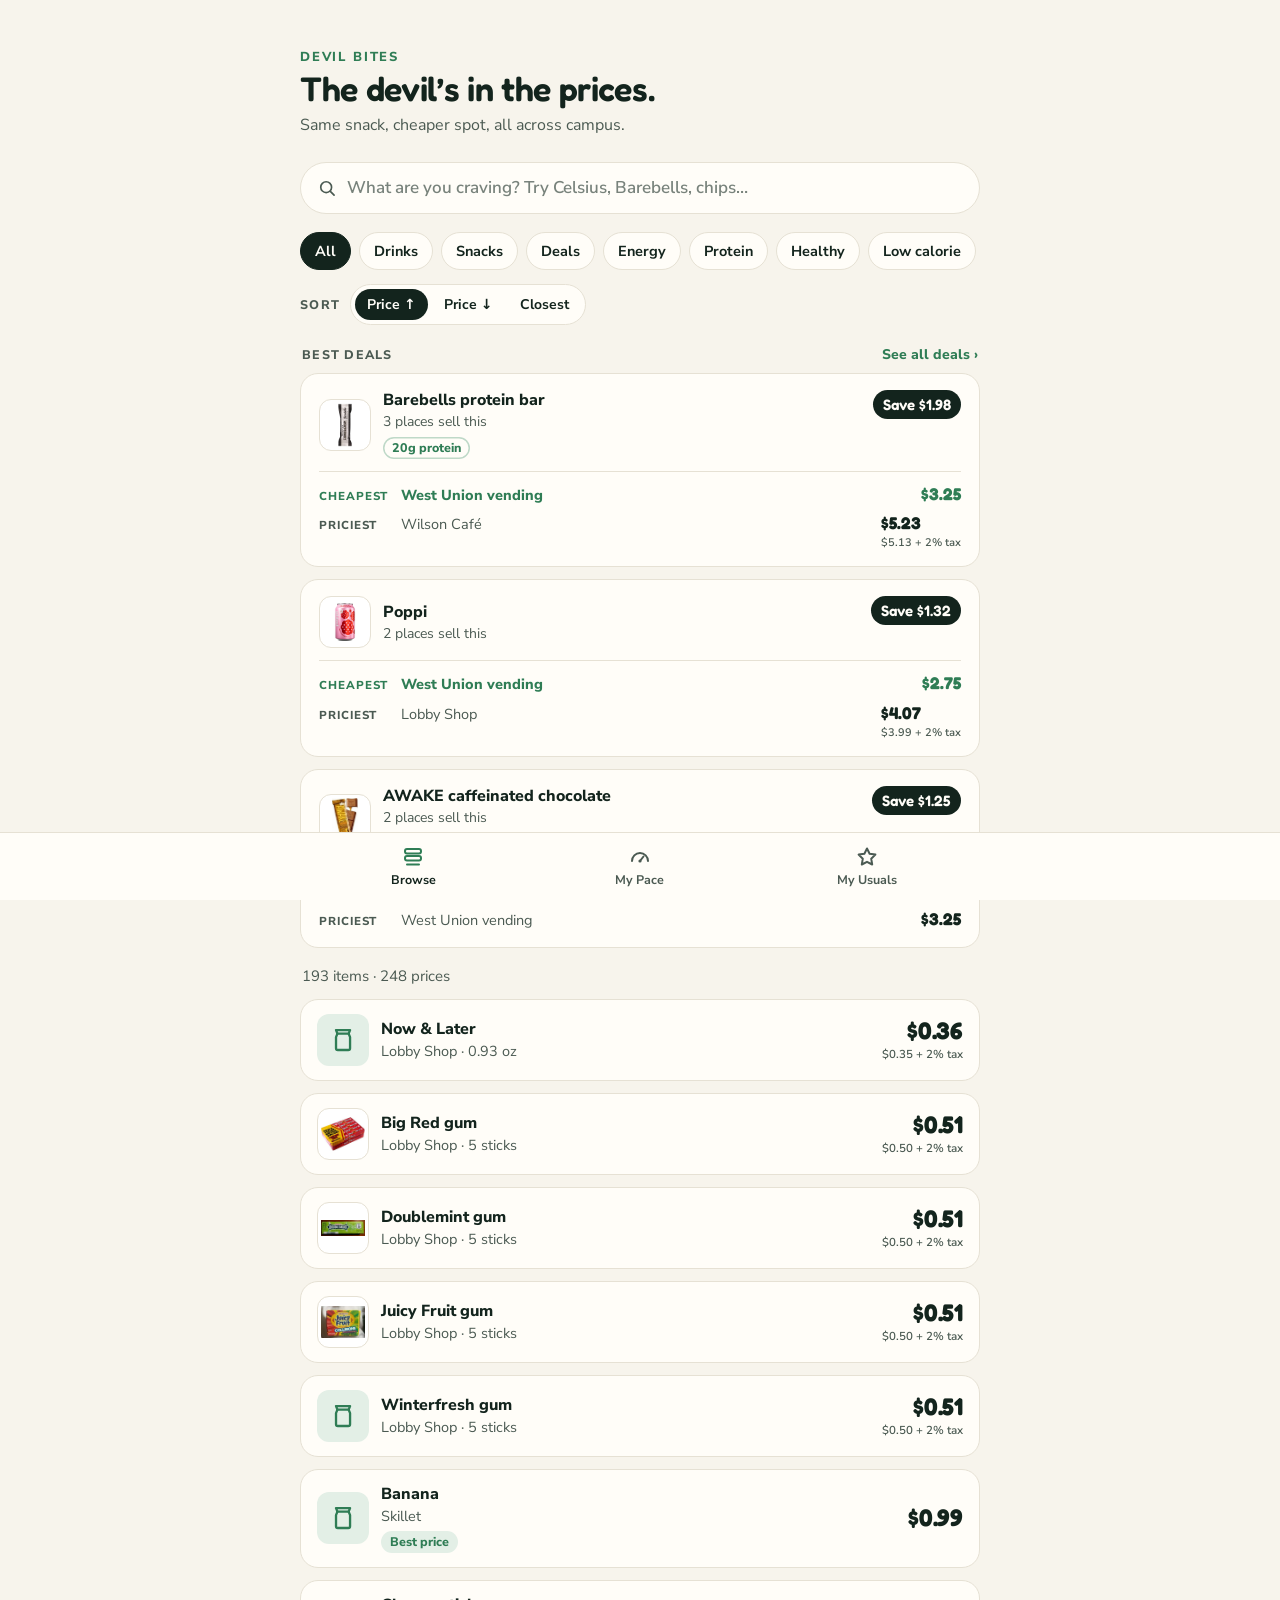
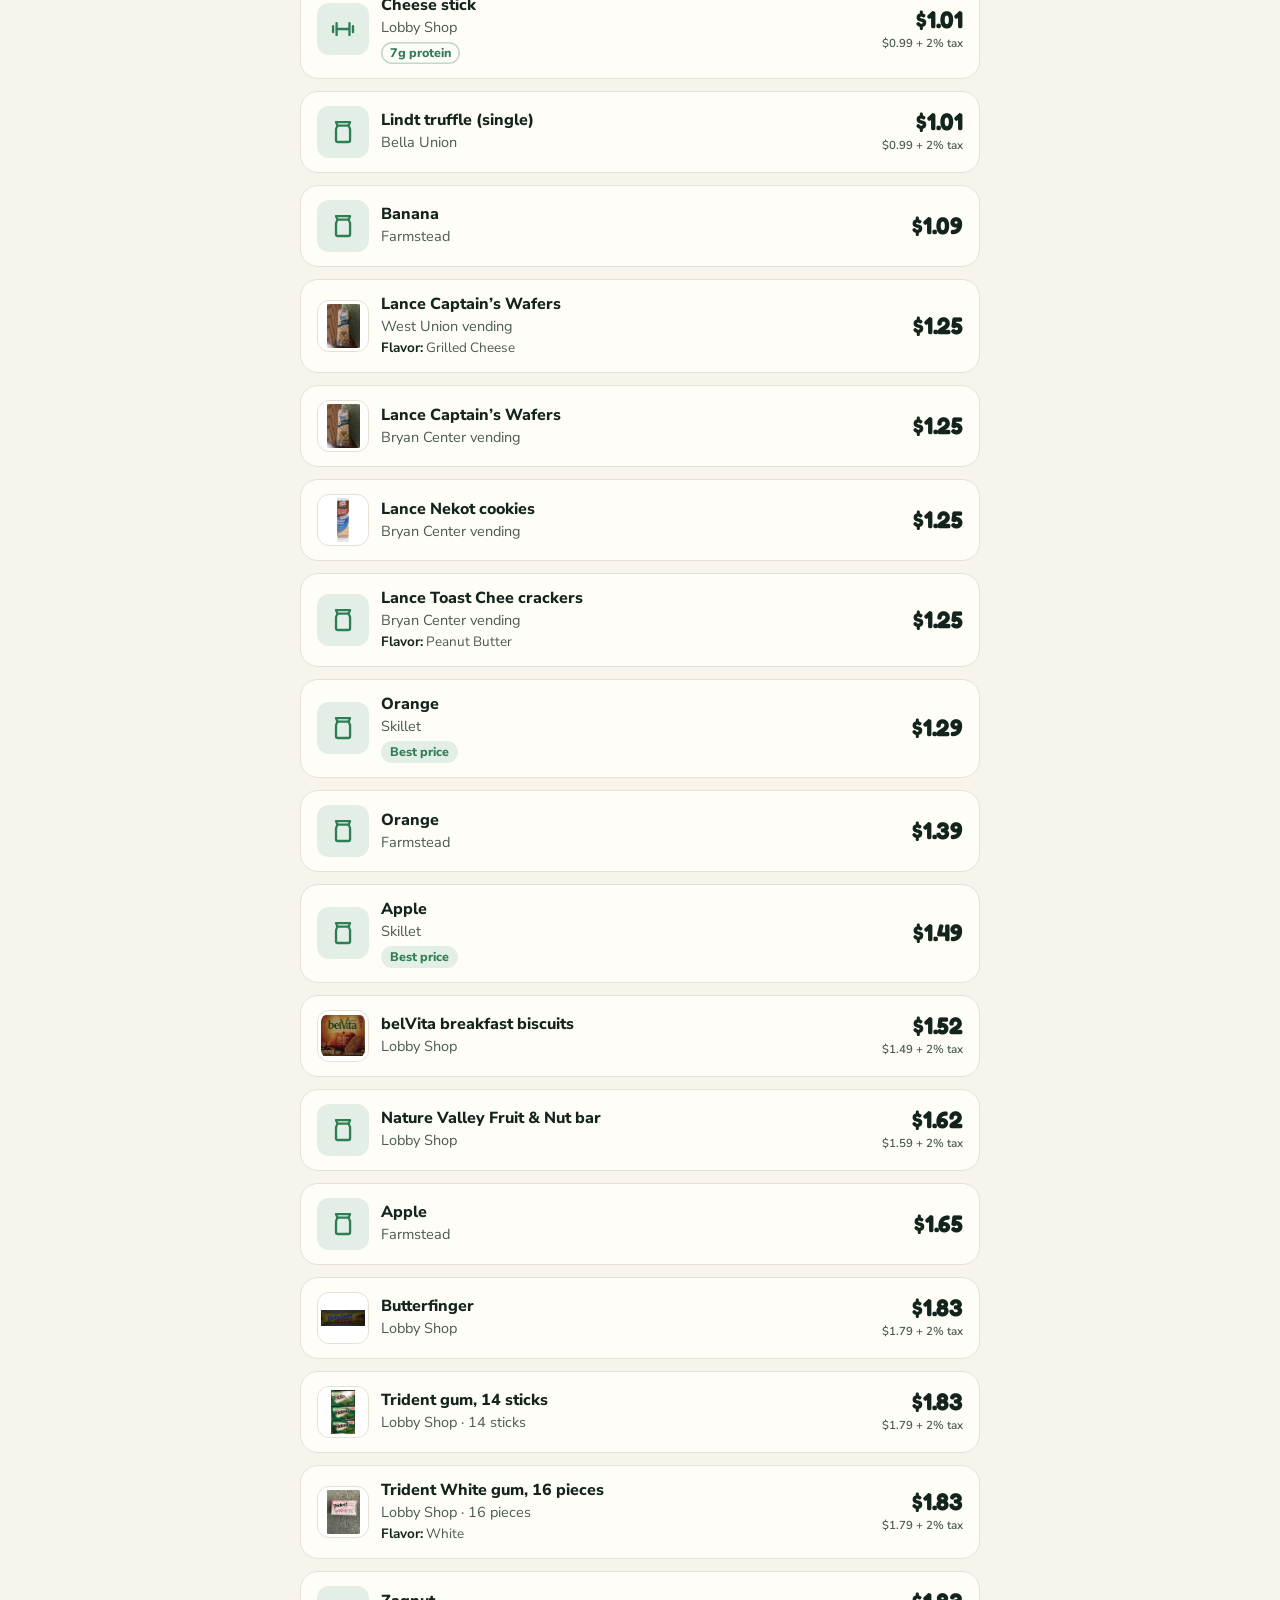
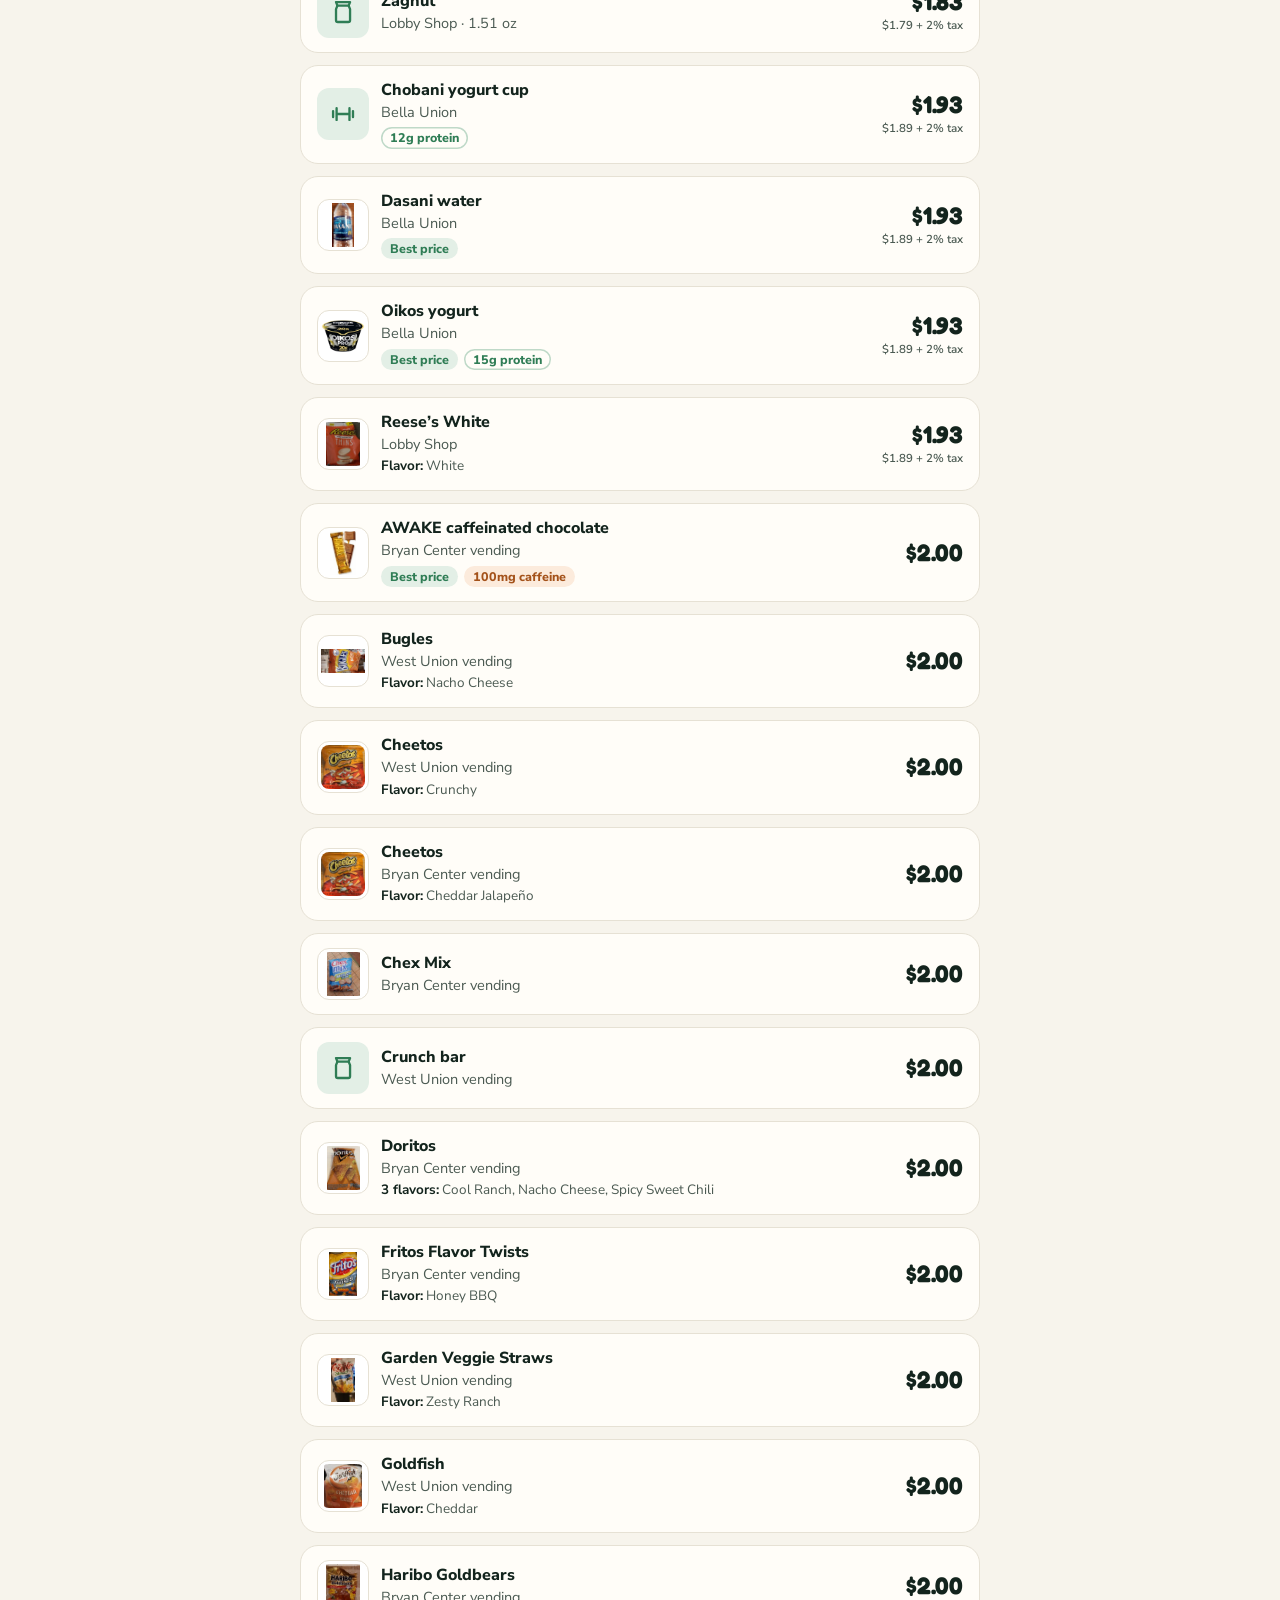
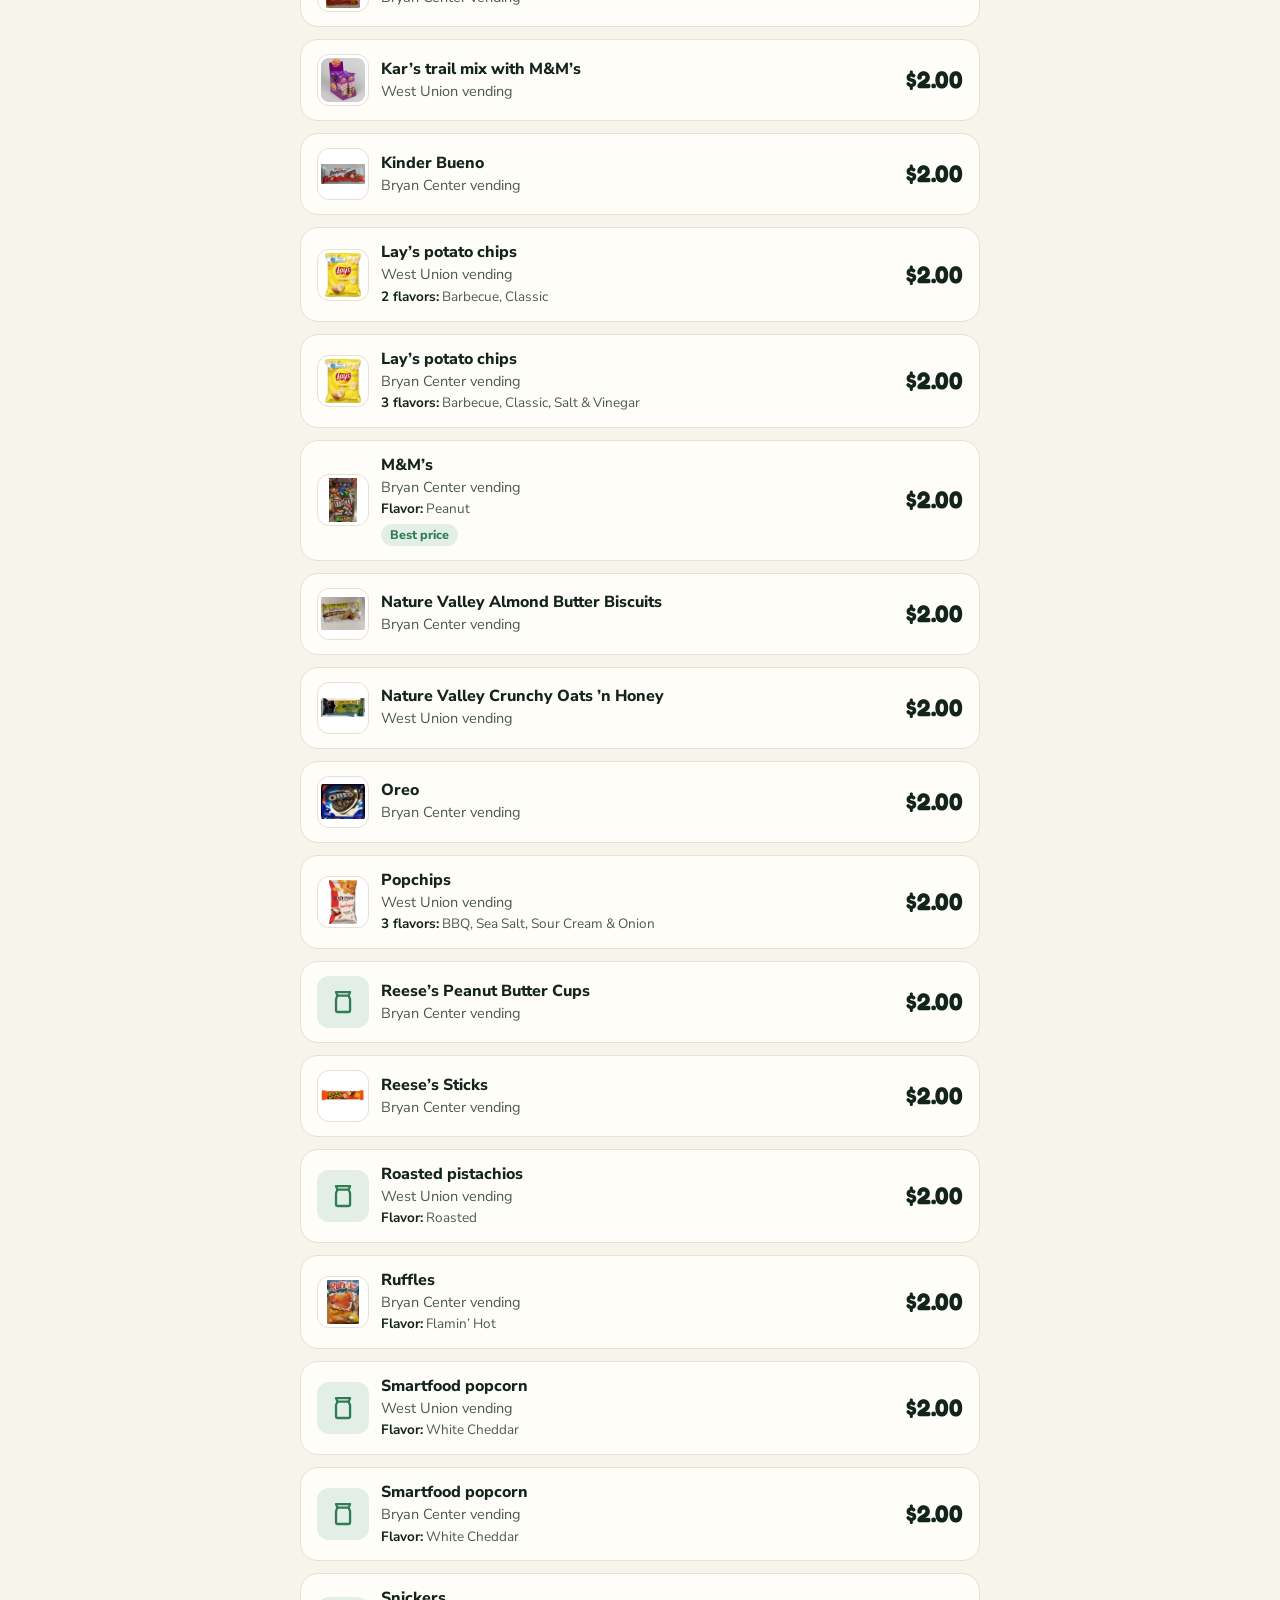
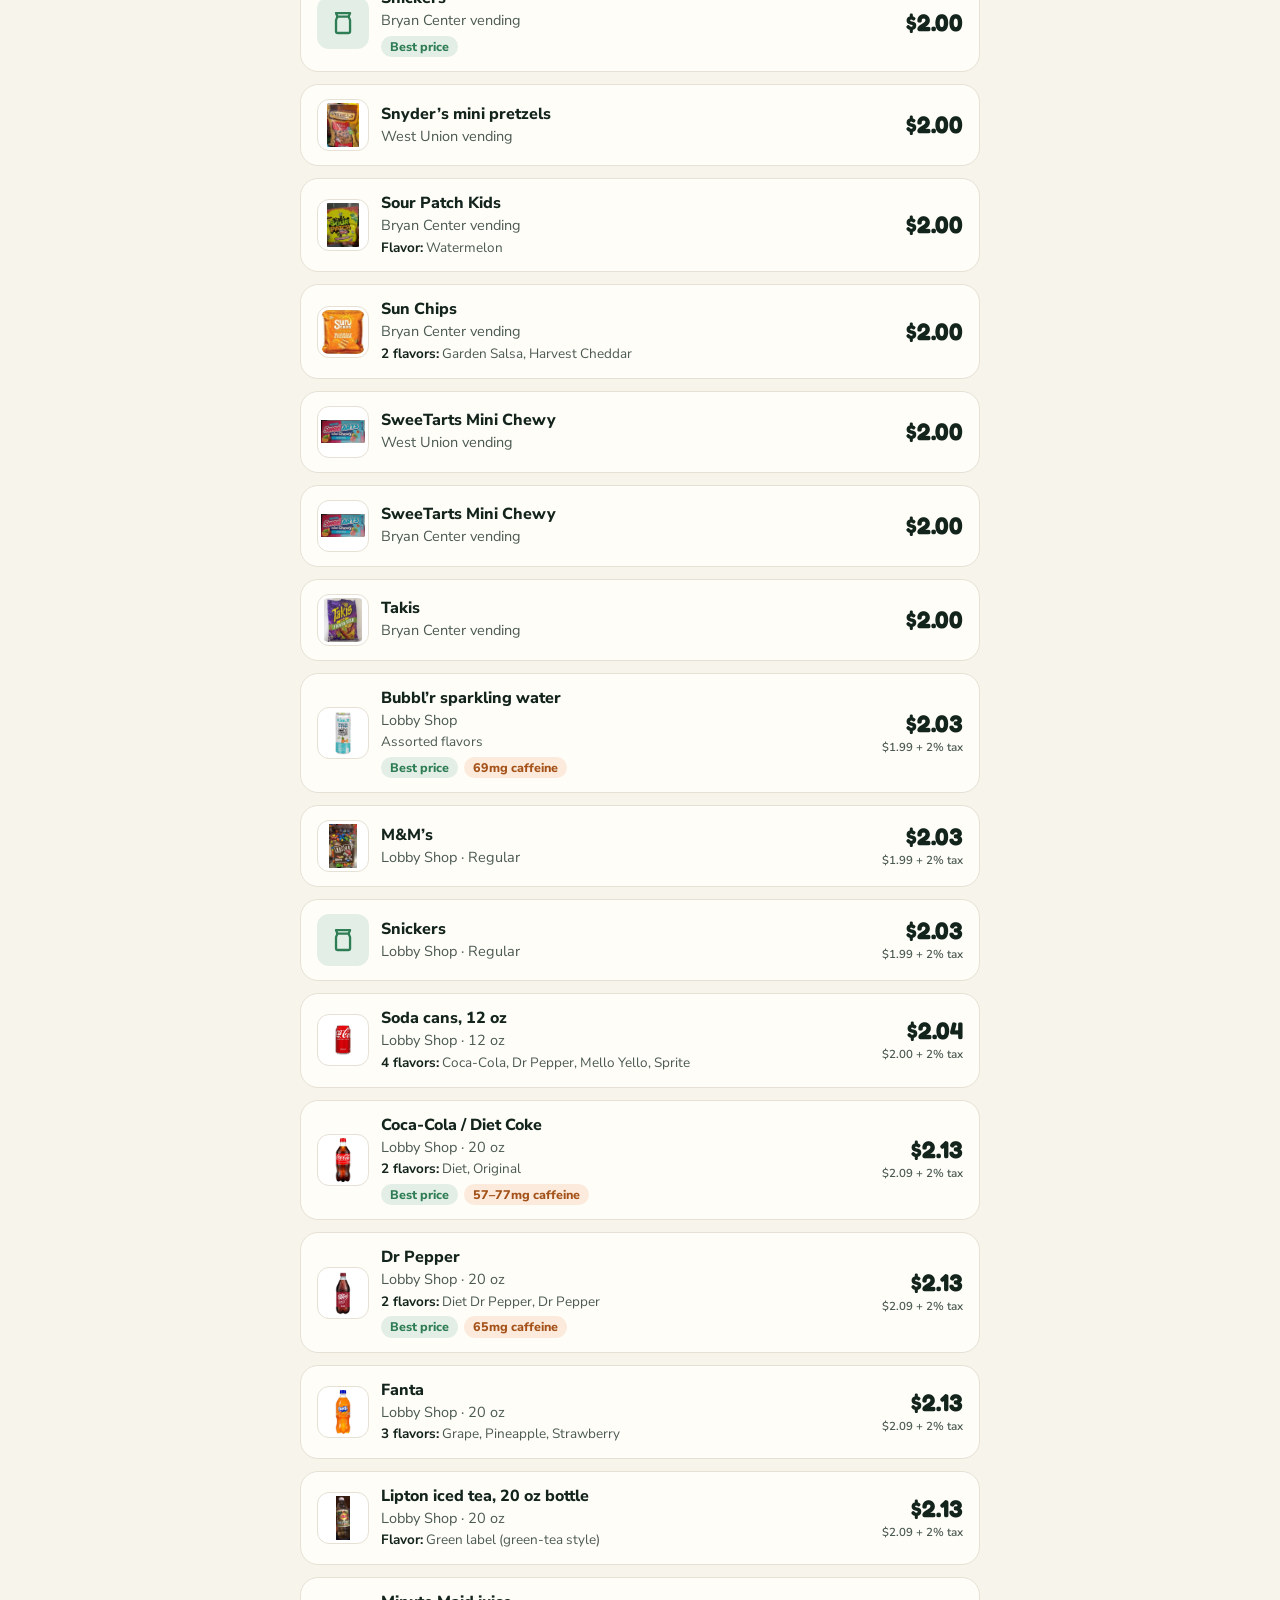
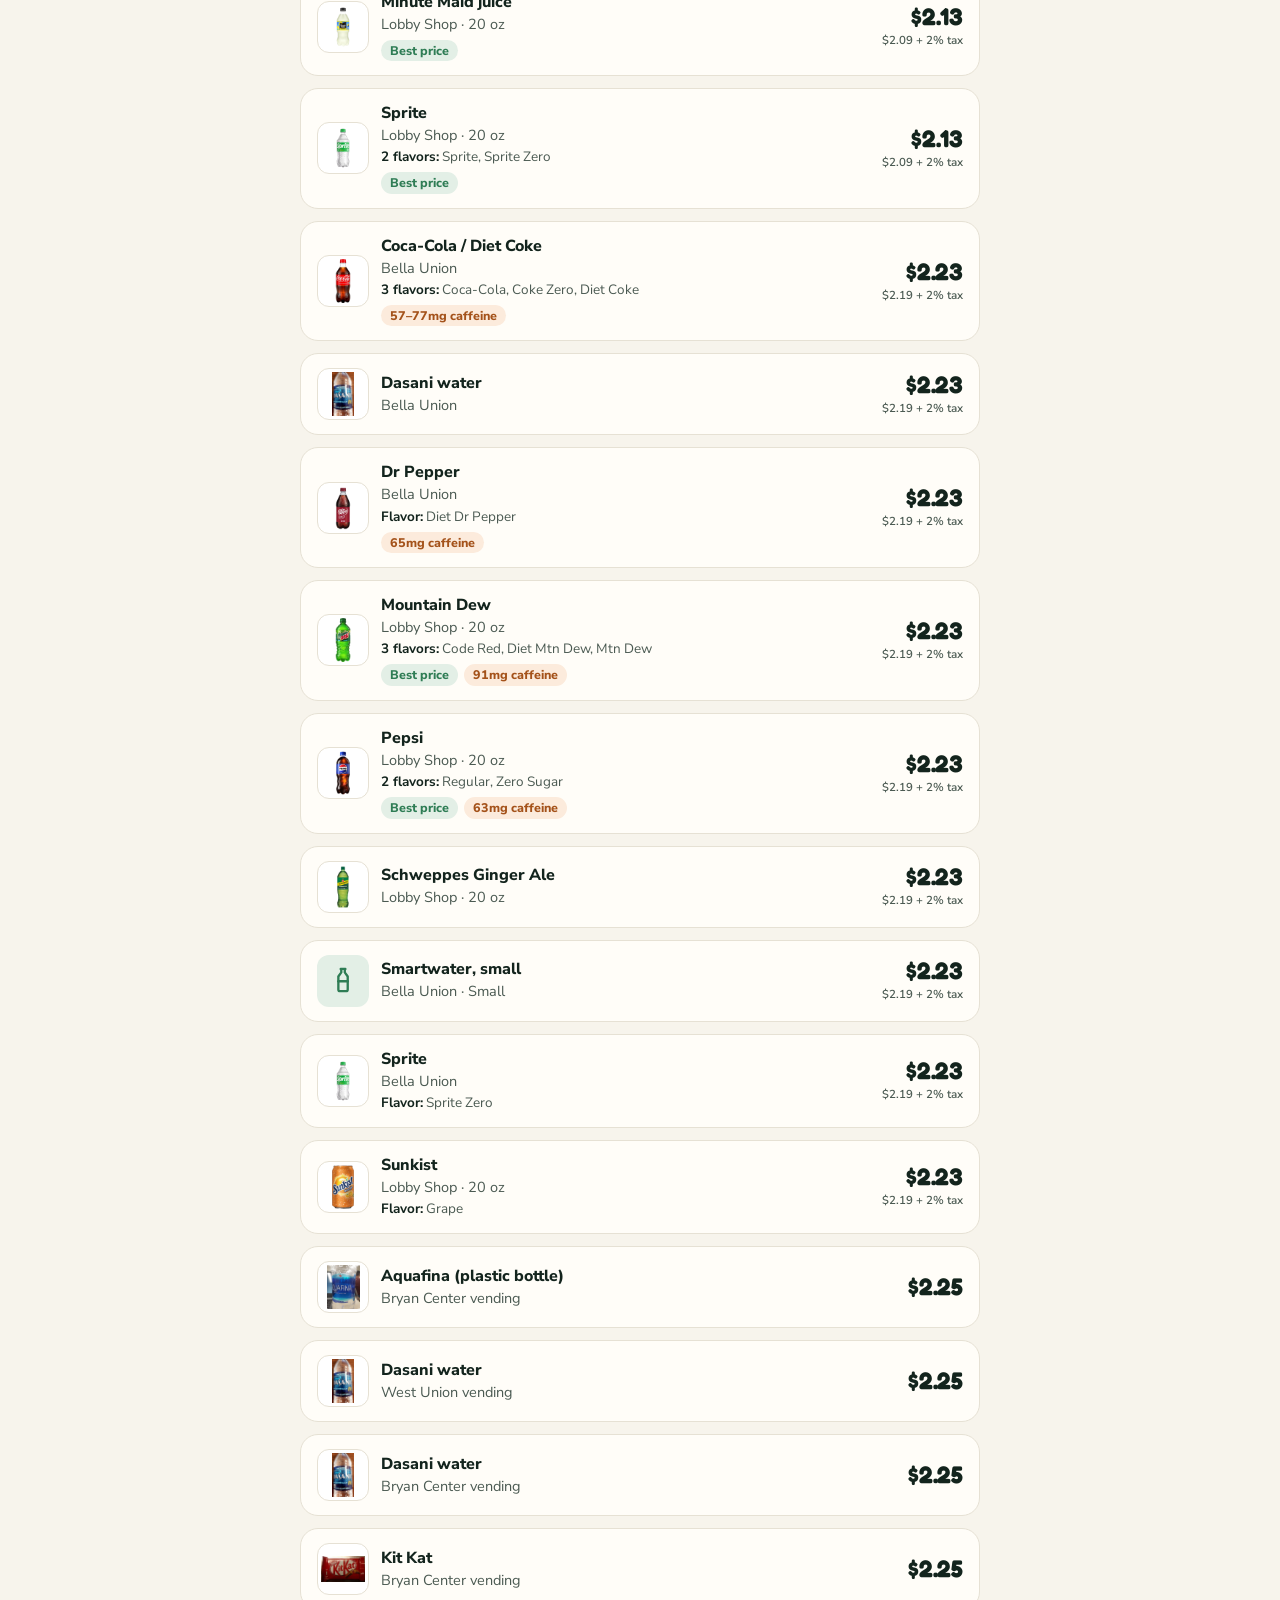
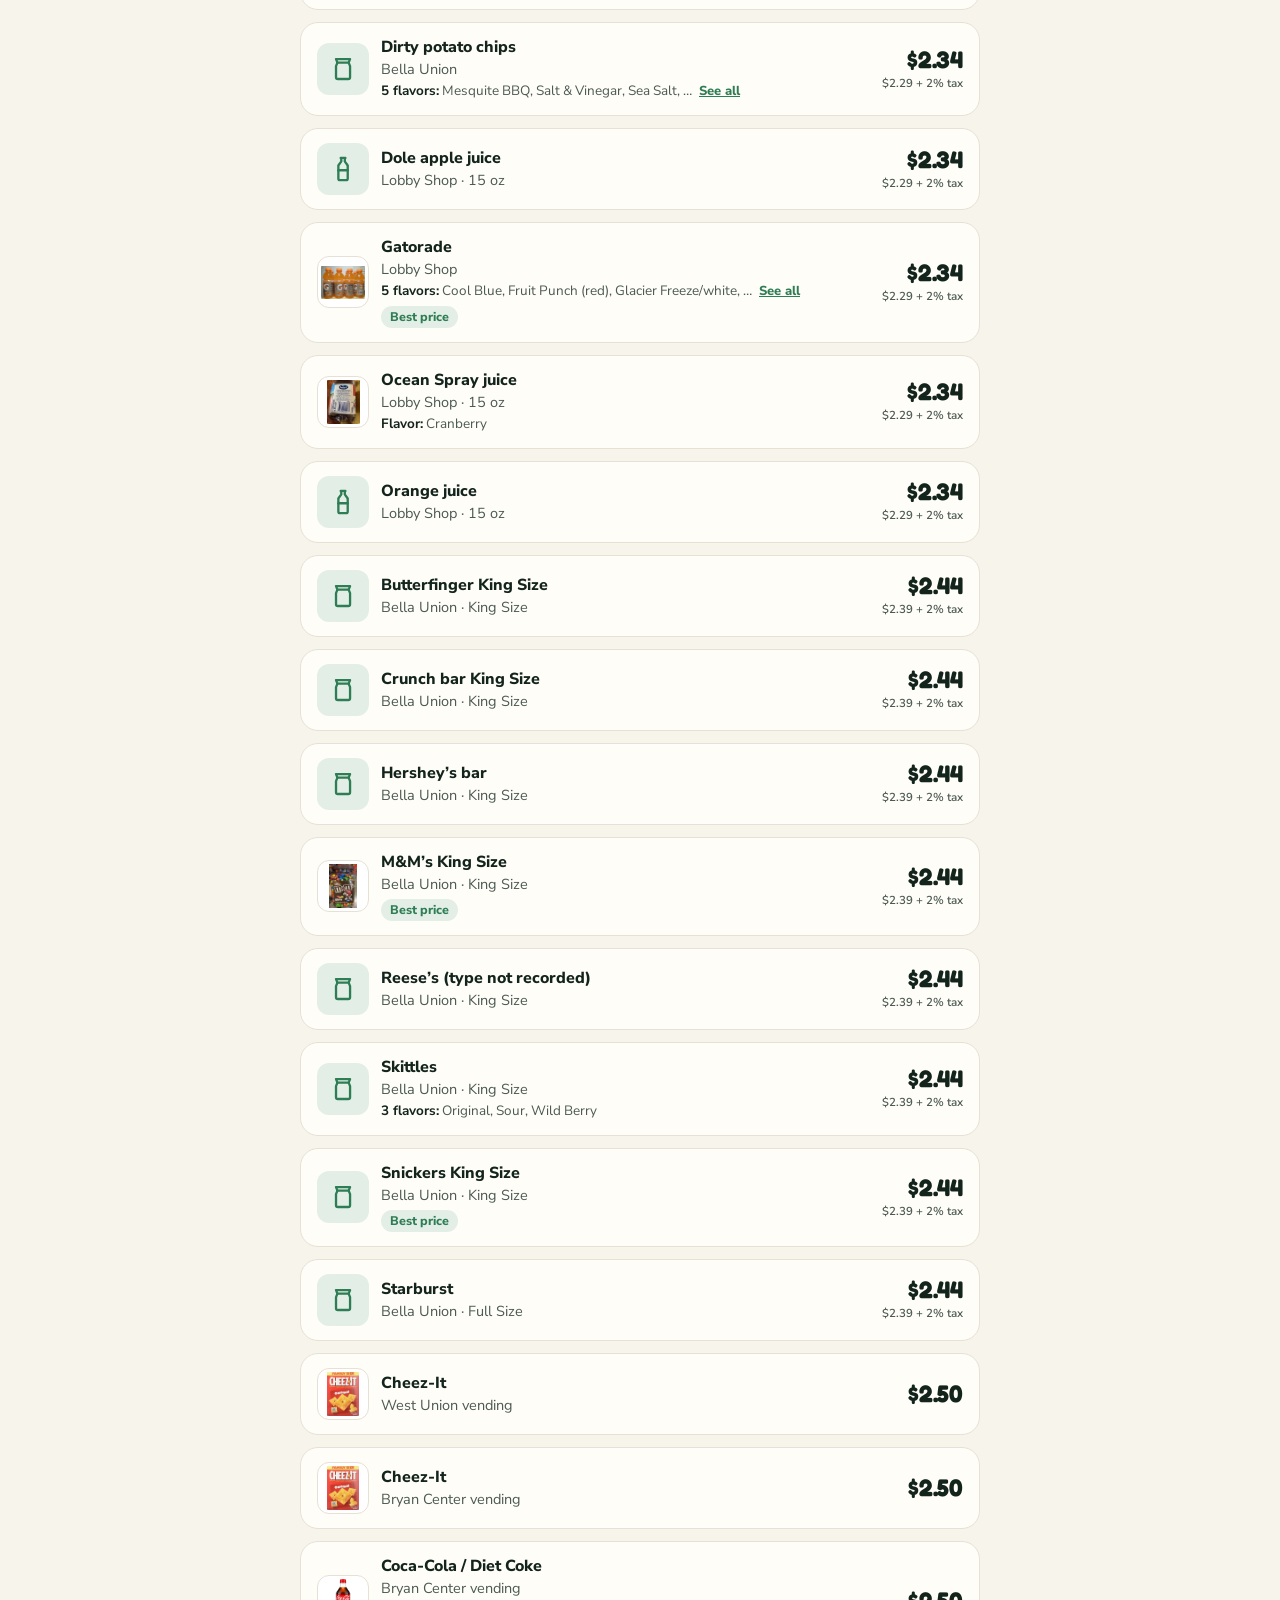
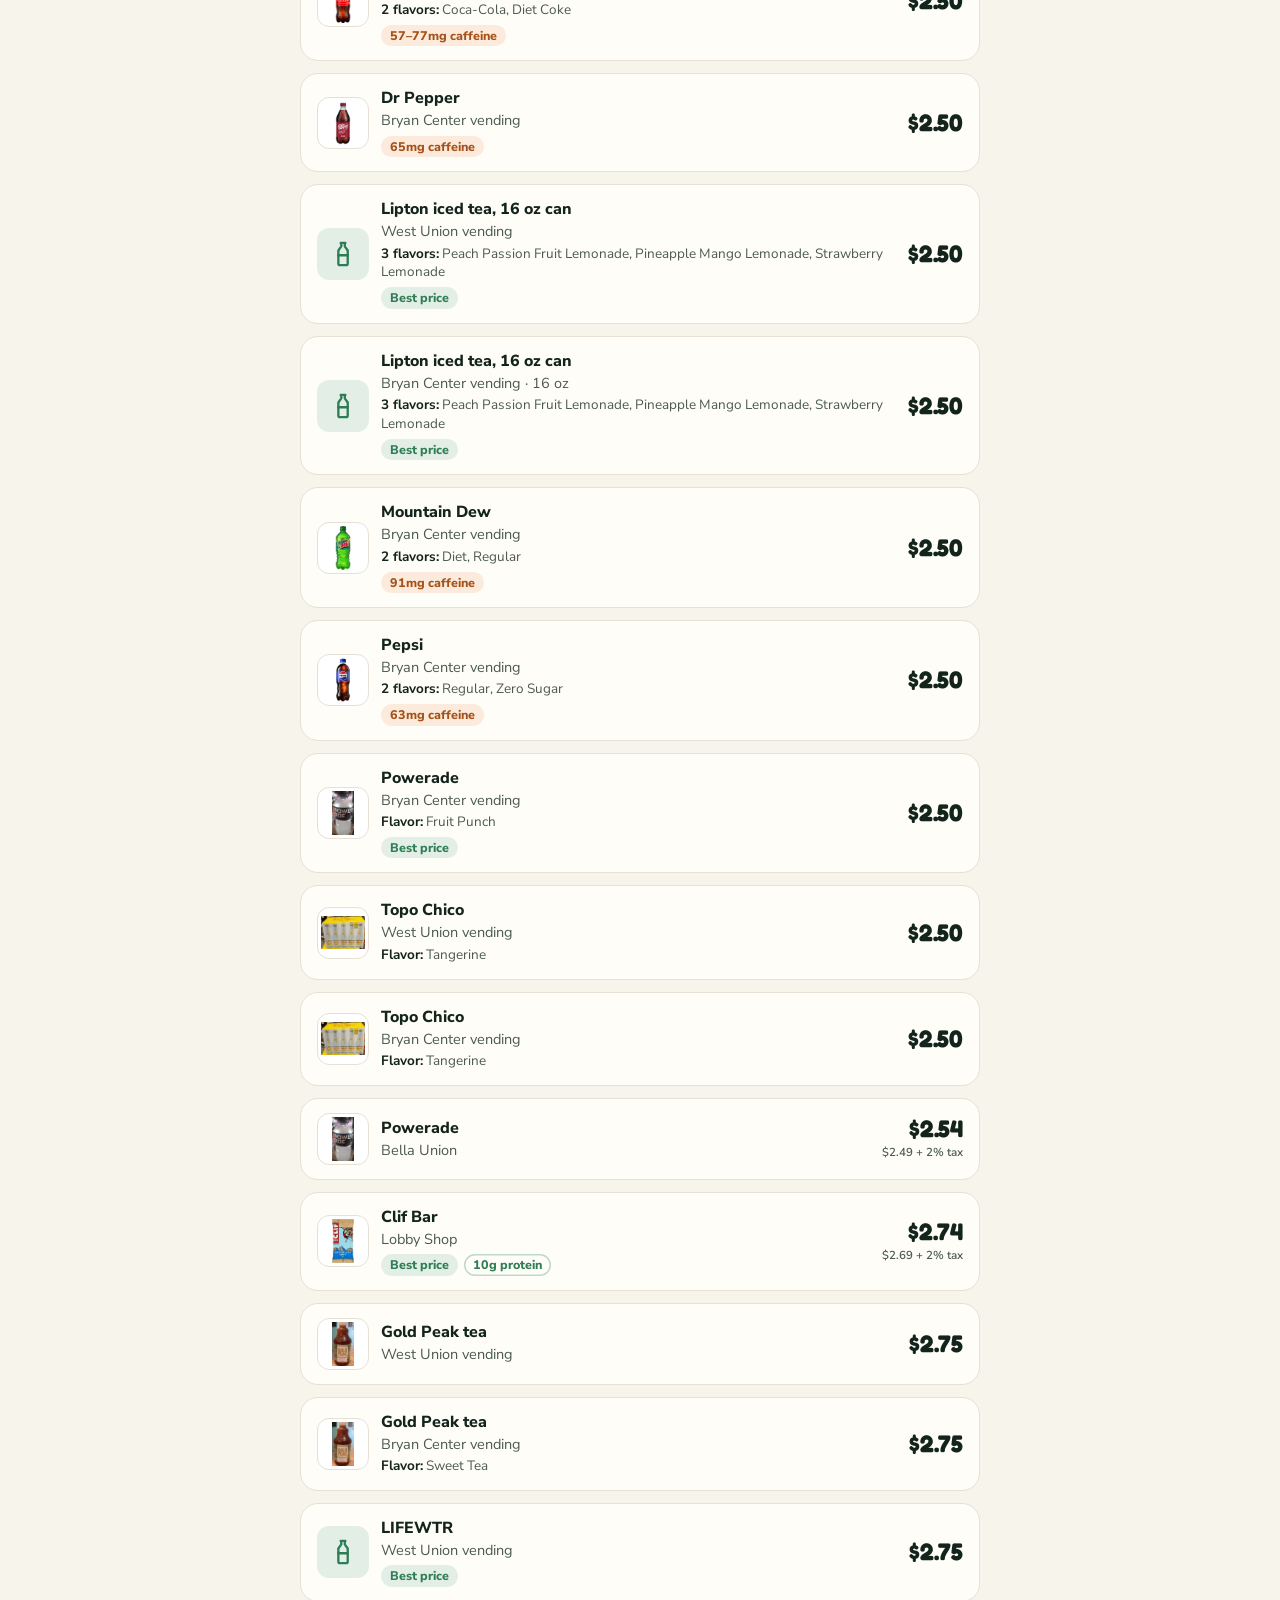
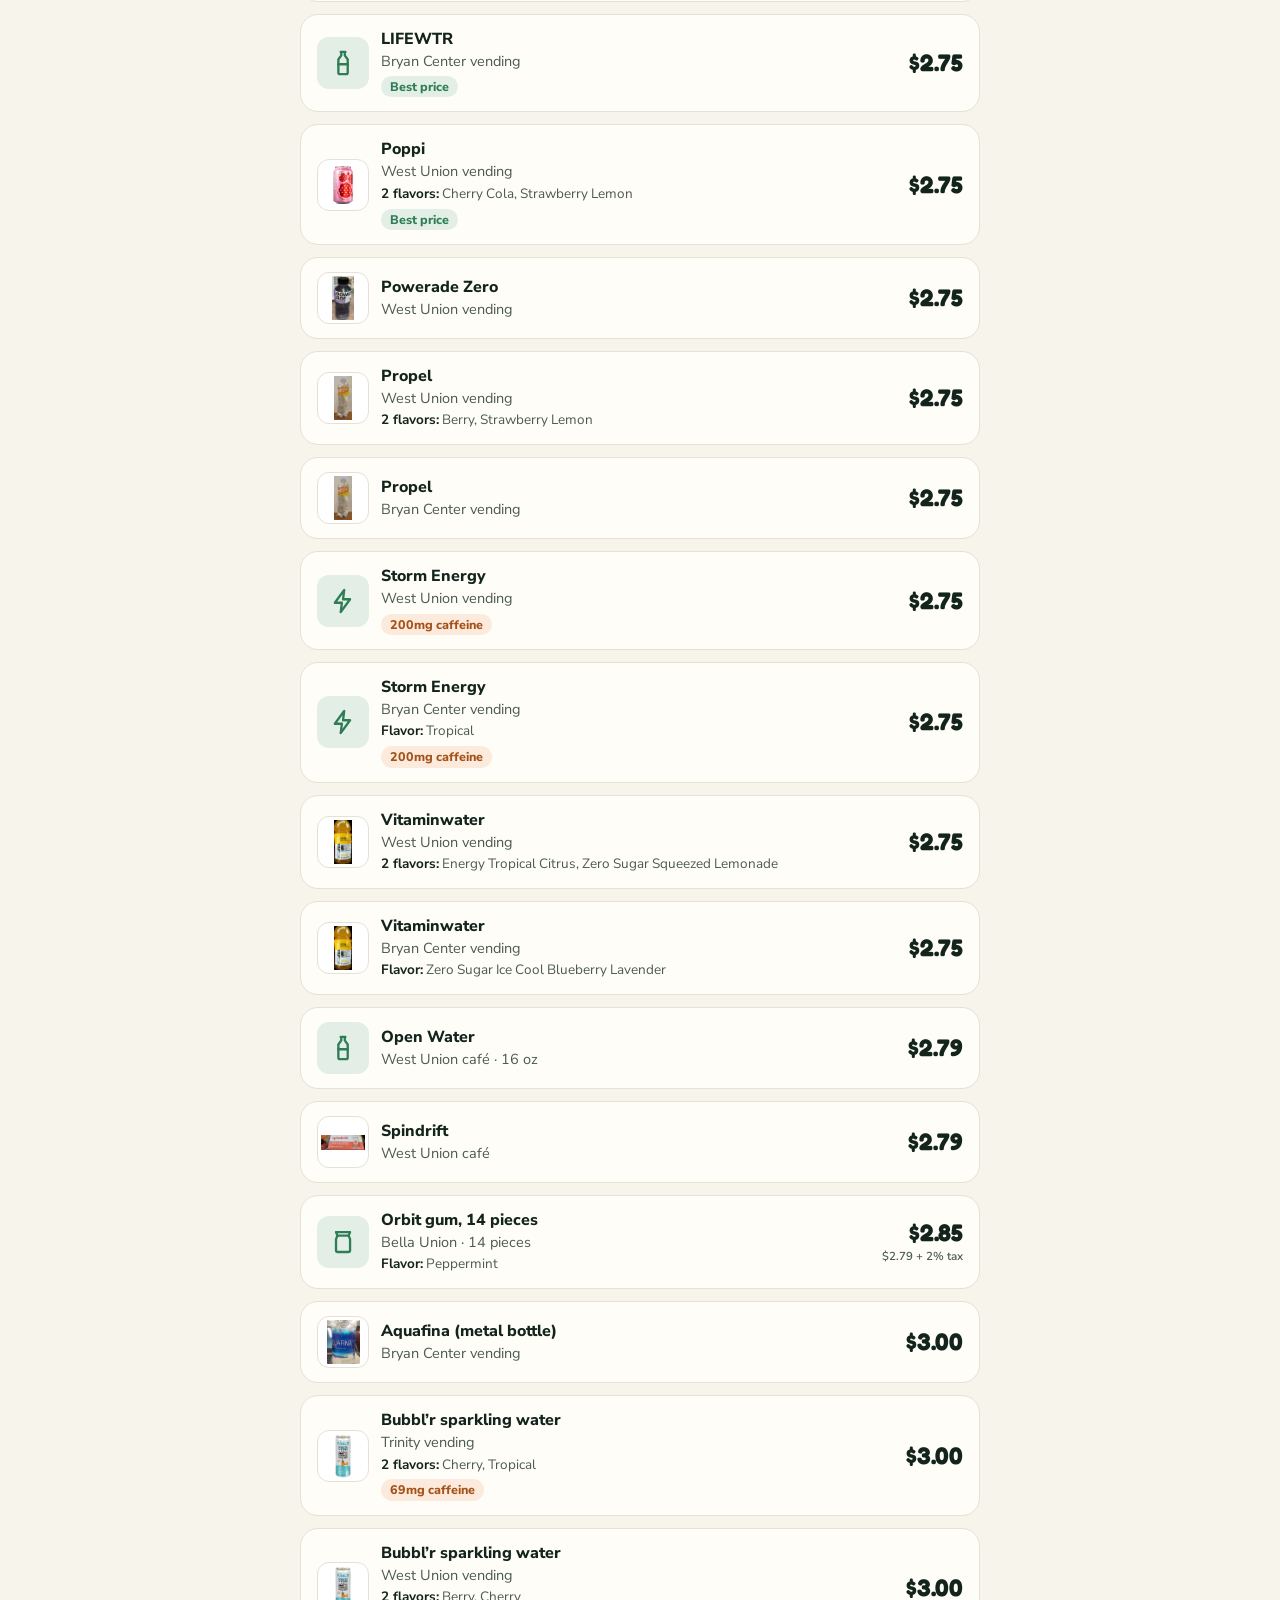
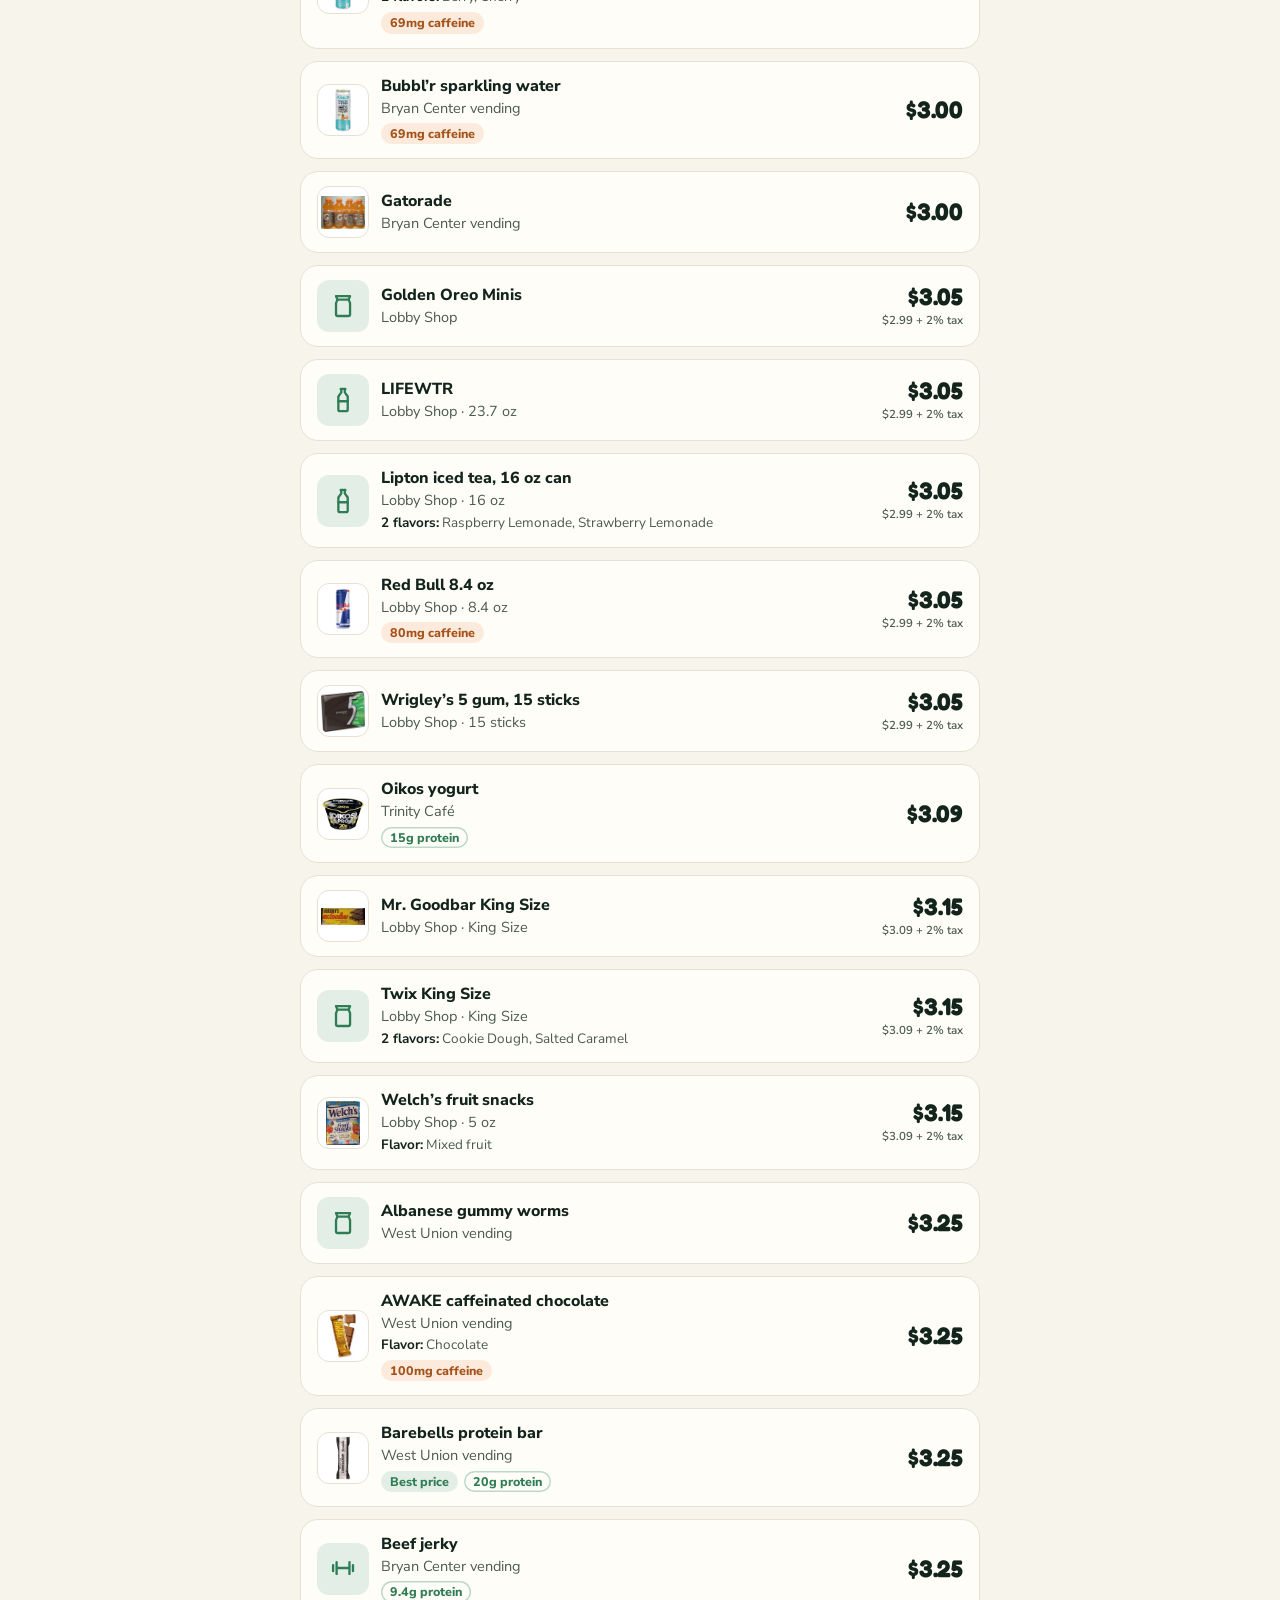
==== commit dbb73e54: "Wilson café 2% tax, protein grams for 4 items, decimal grams in protein goal - Wilson café Barebells" ====
--- a/index.html
+++ b/index.html
@@ -8,7 +8,7 @@
   <link rel="preconnect" href="https://fonts.googleapis.com">
   <link rel="preconnect" href="https://fonts.gstatic.com" crossorigin>
   <link href="https://fonts.googleapis.com/css2?family=Fredoka:wght@500;600;700&family=Nunito+Sans:opsz,wght@6..12,400;6..12,600;6..12,700;6..12,800&display=swap" rel="stylesheet">
-  <link rel="stylesheet" href="styles.css?v=20261107j">
+  <link rel="stylesheet" href="styles.css?v=20261108a">
 </head>
 <body>
 
@@ -95,12 +95,6 @@
       </div>
     </section>
 
-    <!-- Ways to catch up (when behind): tap a tip to find it in Browse -->
-    <section class="card catchup" id="pace-tips" hidden>
-      <p class="away-title">Ways to catch up</p>
-      <ul class="catchup-list" id="pace-tips-list"></ul>
-    </section>
-
     <!-- Inputs -->
     <section class="card pace-form">
       <label class="field">
@@ -174,12 +168,12 @@
   </nav>
 
   <!-- ?v= makes browsers fetch fresh files after an update. Change it (e.g. 20261107c) whenever app.js, styles.css or data/ change. -->
-  <script src="data/prices.js?v=20261107j"></script>
-  <script src="data/photos.js?v=20261107j"></script>
-  <script src="data/my-photos.js?v=20261107j"></script>
-  <script src="data/meal-plans.js?v=20261107j"></script>
-  <script src="data/tags.js?v=20261107j"></script>
-  <script src="search.js?v=20261107j"></script>
-  <script src="app.js?v=20261107j"></script>
+  <script src="data/prices.js?v=20261108a"></script>
+  <script src="data/photos.js?v=20261108a"></script>
+  <script src="data/my-photos.js?v=20261108a"></script>
+  <script src="data/meal-plans.js?v=20261108a"></script>
+  <script src="data/tags.js?v=20261108a"></script>
+  <script src="search.js?v=20261108a"></script>
+  <script src="app.js?v=20261108a"></script>
 </body>
 </html>
--- a/styles.css
+++ b/styles.css
@@ -765,26 +765,3 @@
 }
 .star:hover { border-color: var(--orange); }
 .star.on { background: #FCEBDC; border-color: #F3C9A3; color: #A4521A; }
-
-/* ── My Pace: Ways to catch up ── */
-.catchup { display: block; margin-bottom: 14px; }
-.catchup-list { list-style: none; margin: 10px 0 0; padding: 0; display: grid; gap: 8px; }
-.catchup-item {
-  width: 100%;
-  display: flex;
-  gap: 8px;
-  align-items: center;
-  text-align: left;
-  padding: 12px 14px;
-  border: 1.5px solid var(--line);
-  border-radius: 14px;
-  background: var(--cream);
-  font: 400 15px/1.45 var(--body);
-  color: var(--ink);
-  cursor: pointer;
-}
-.catchup-item:hover { border-color: var(--green); }
-.tip-text { flex: 1; min-width: 0; }
-.save-text { color: var(--green); font-weight: 800; }
-.star-mark { color: var(--orange); }
-.tip-go { flex: none; color: var(--green); font-size: 20px; font-weight: 800; }
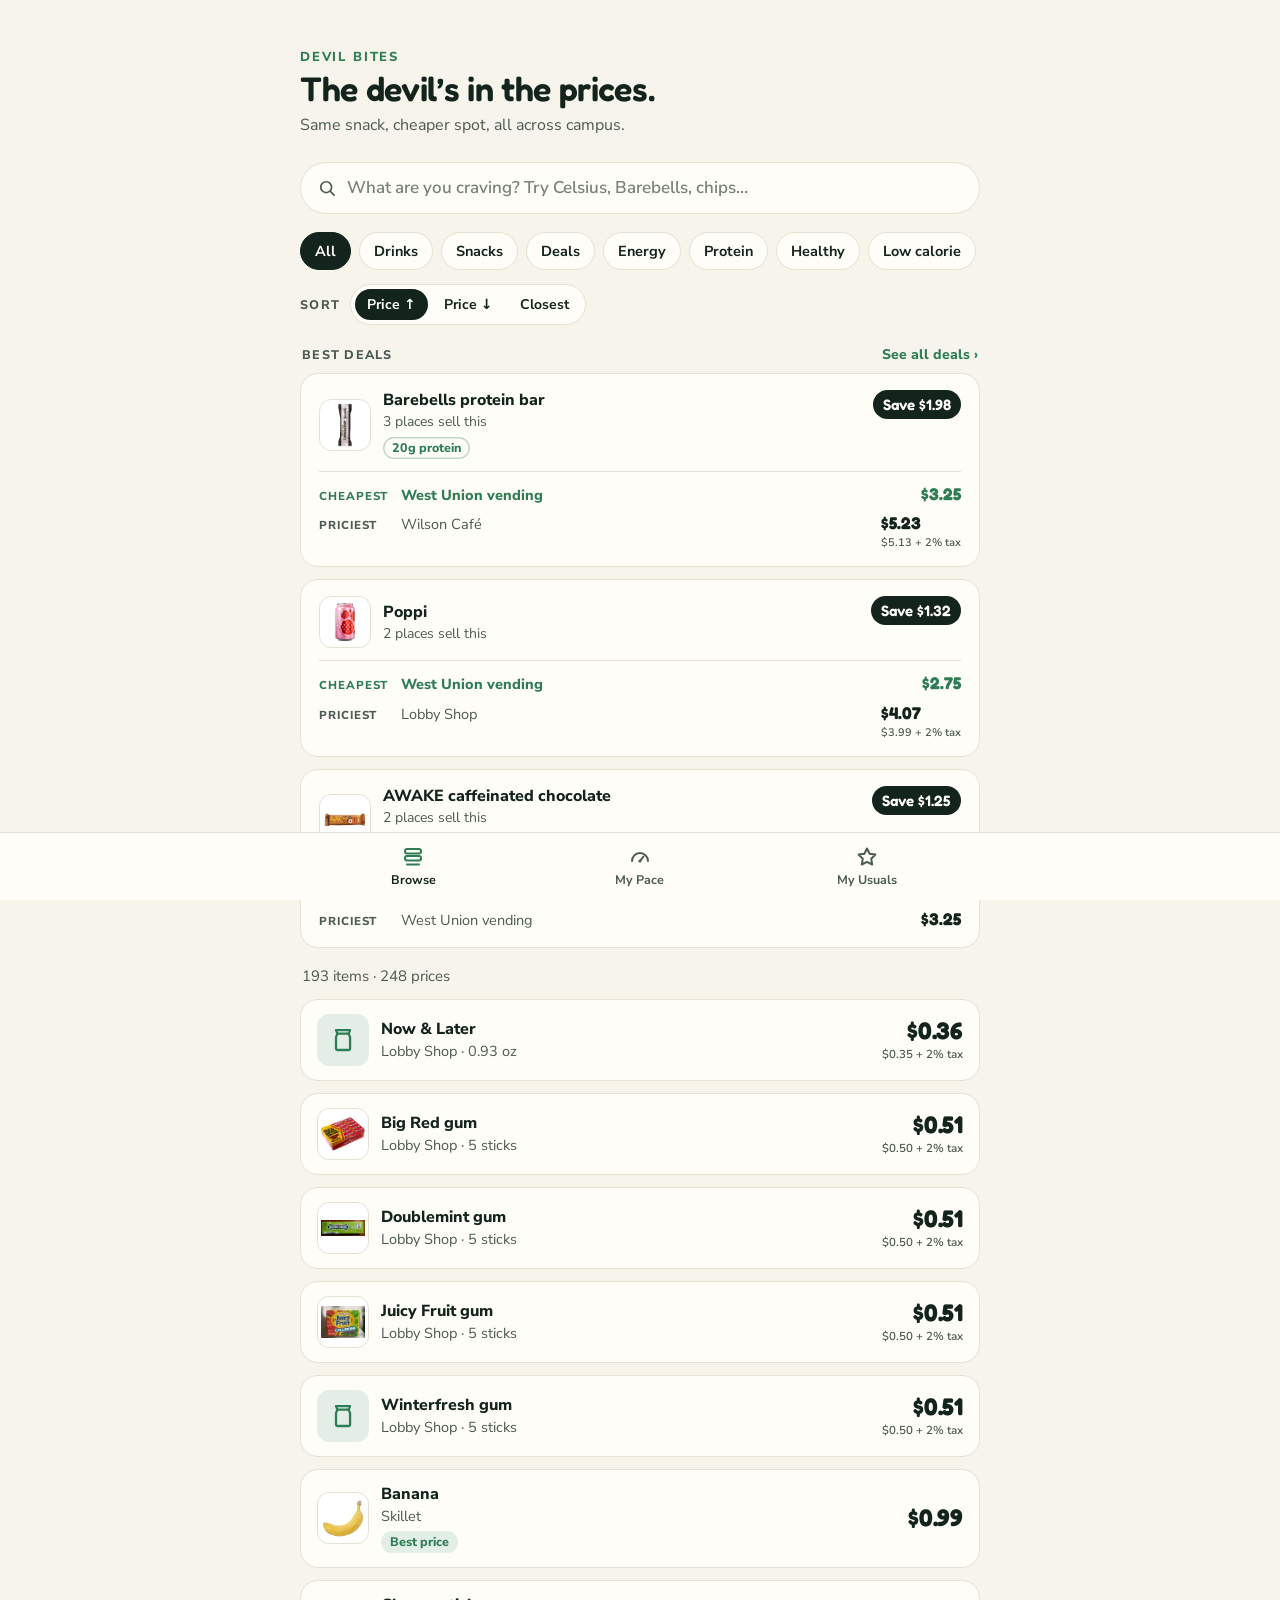
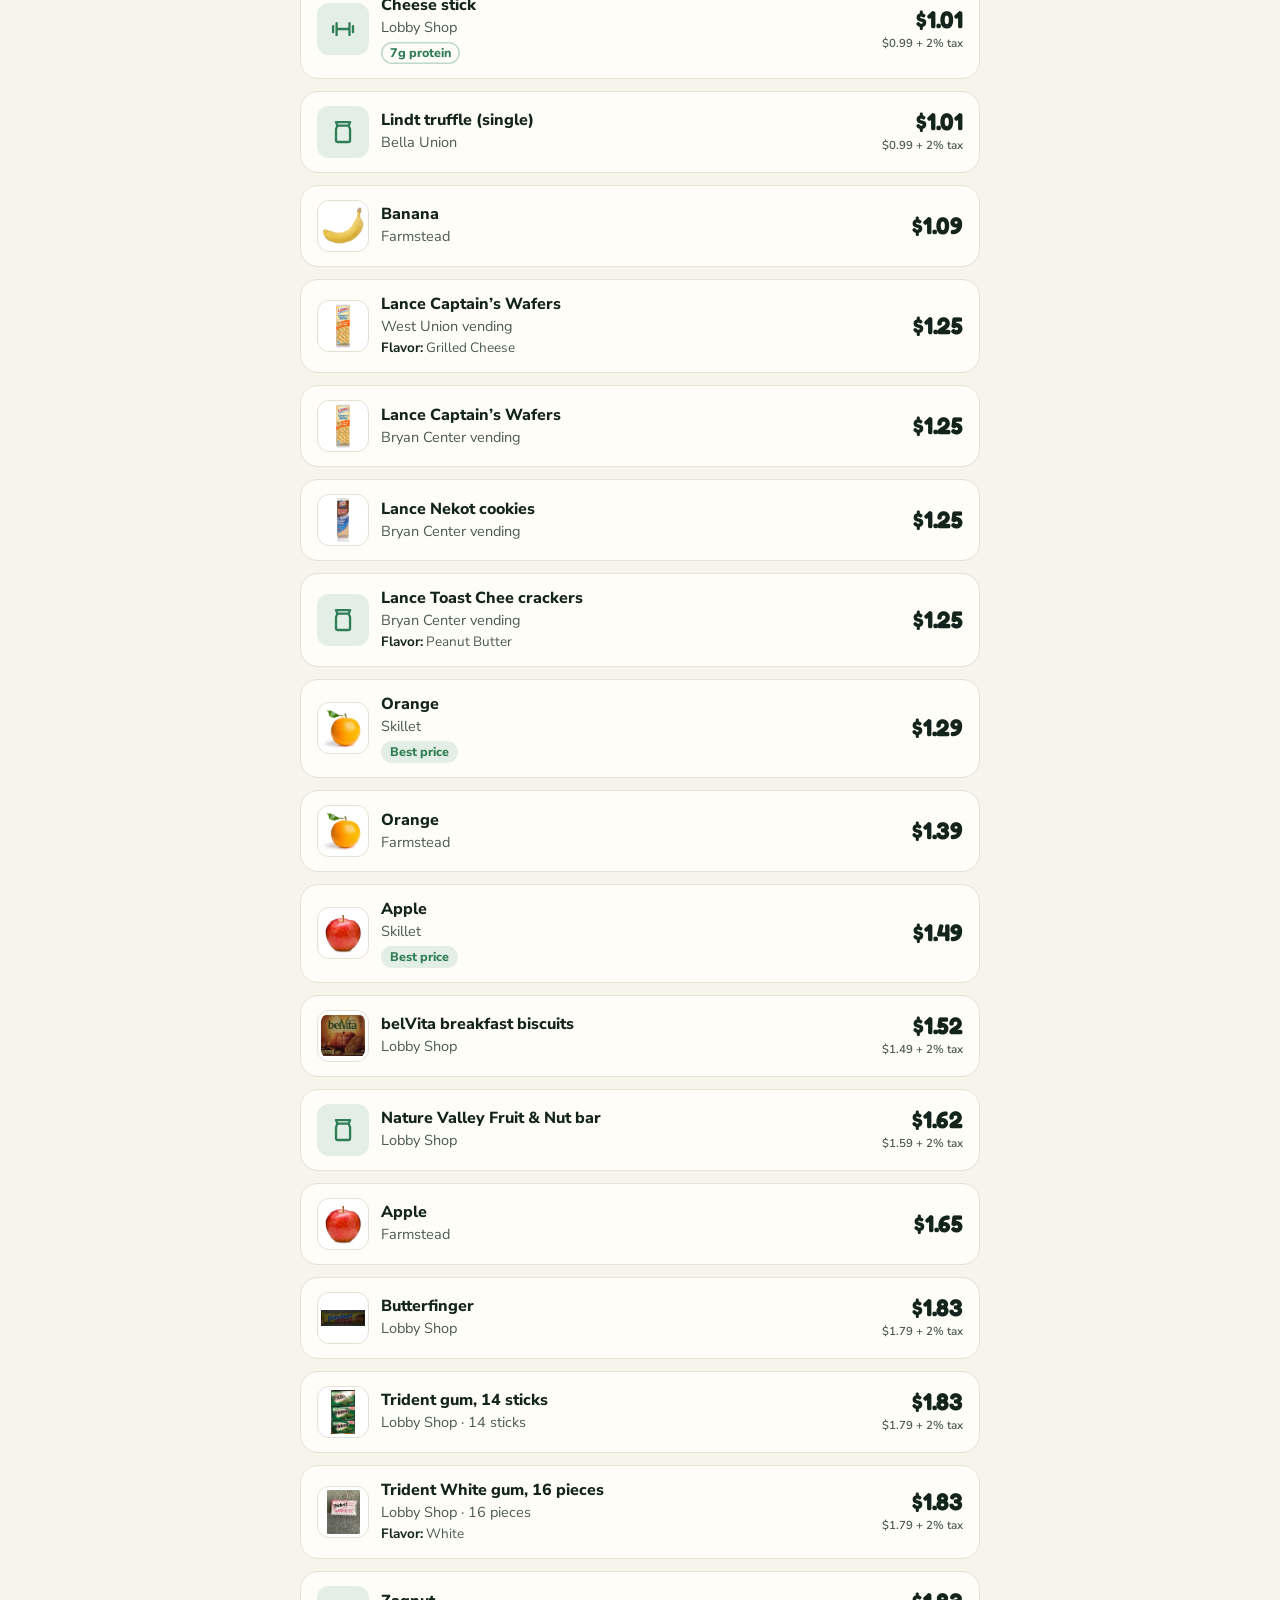
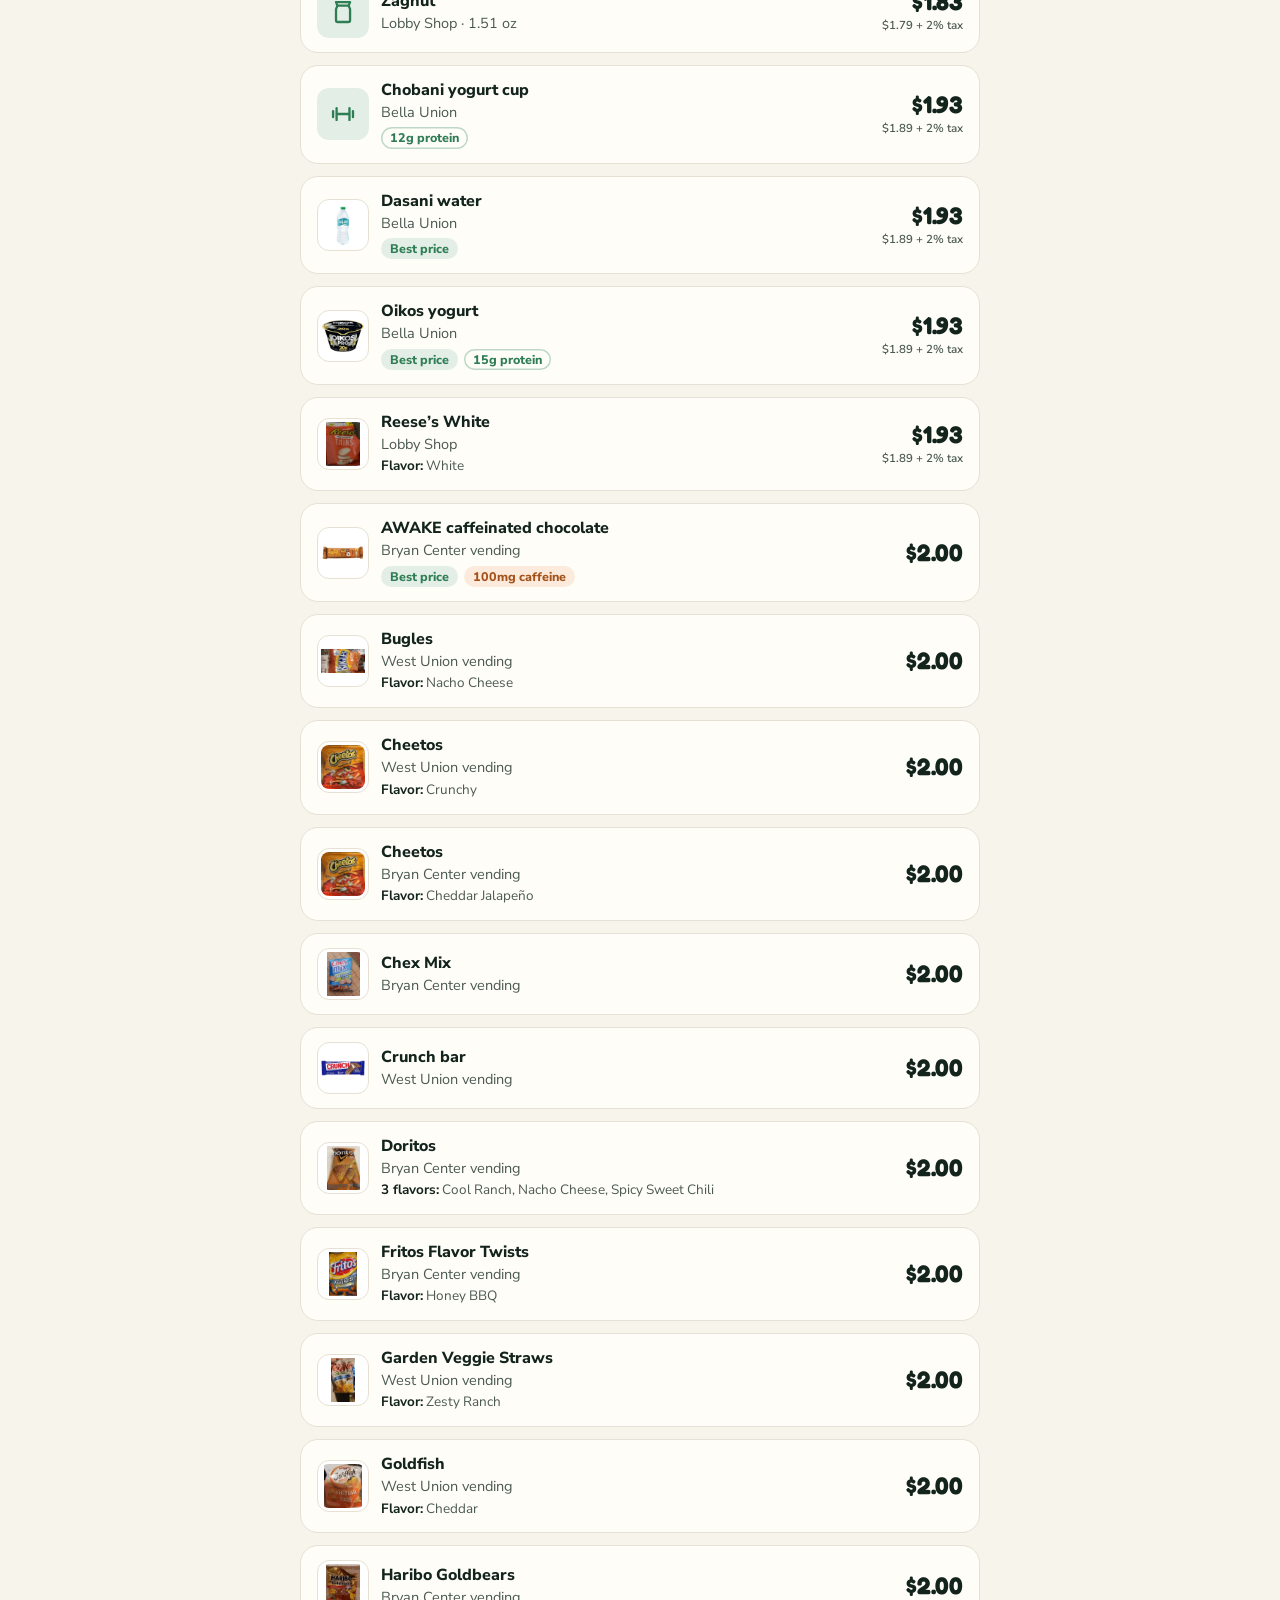
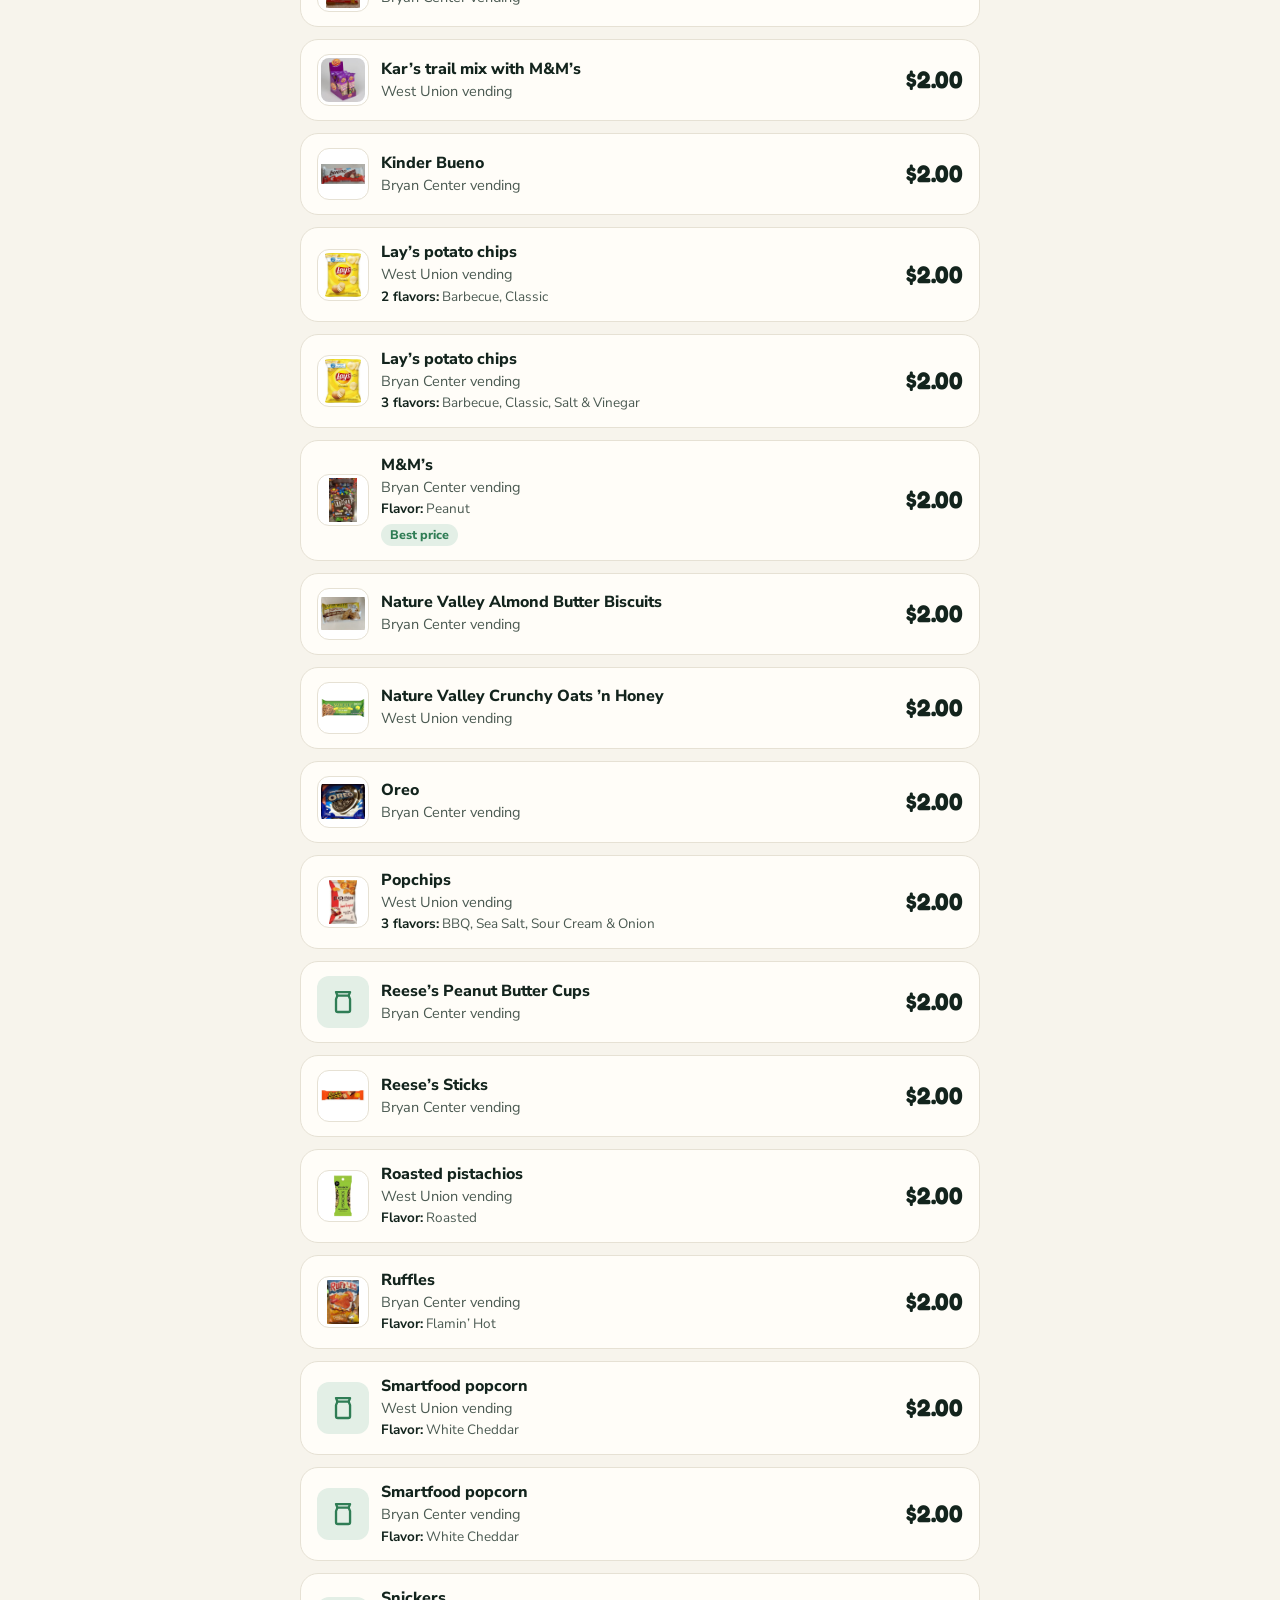
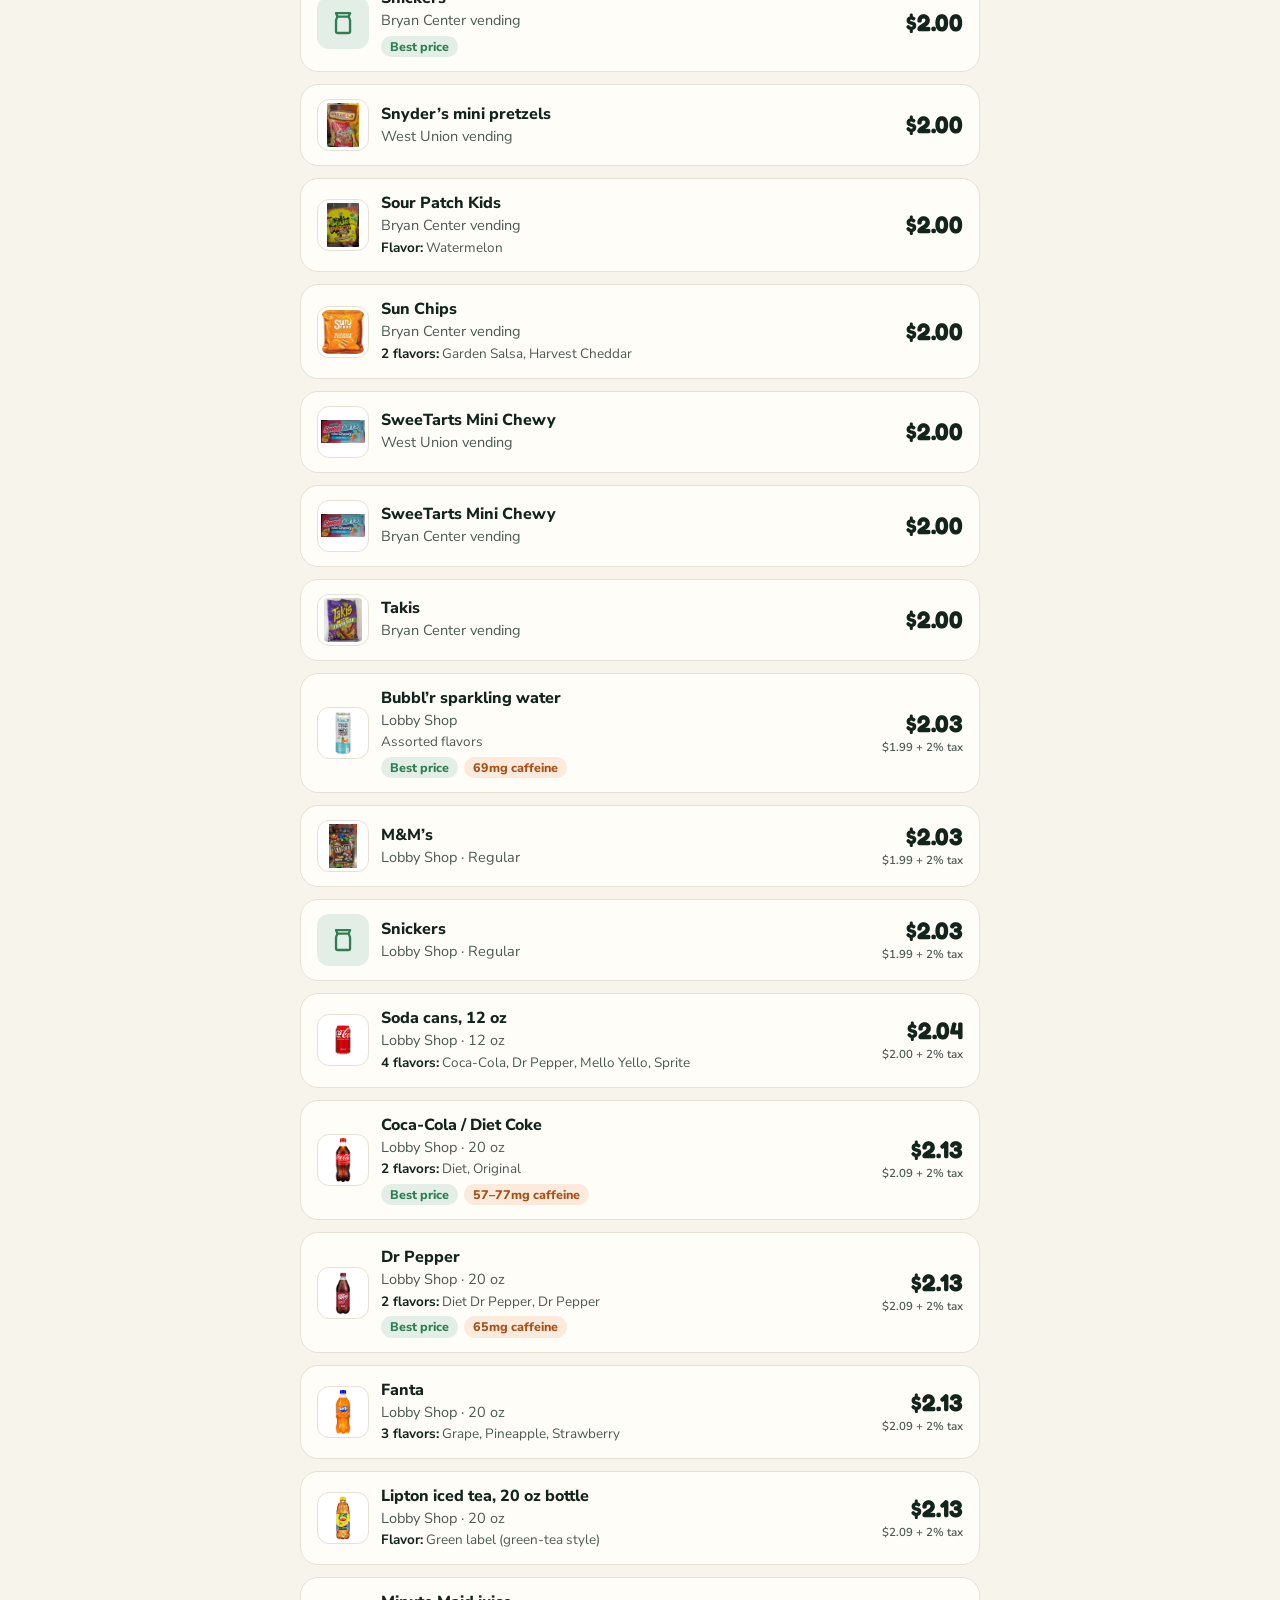
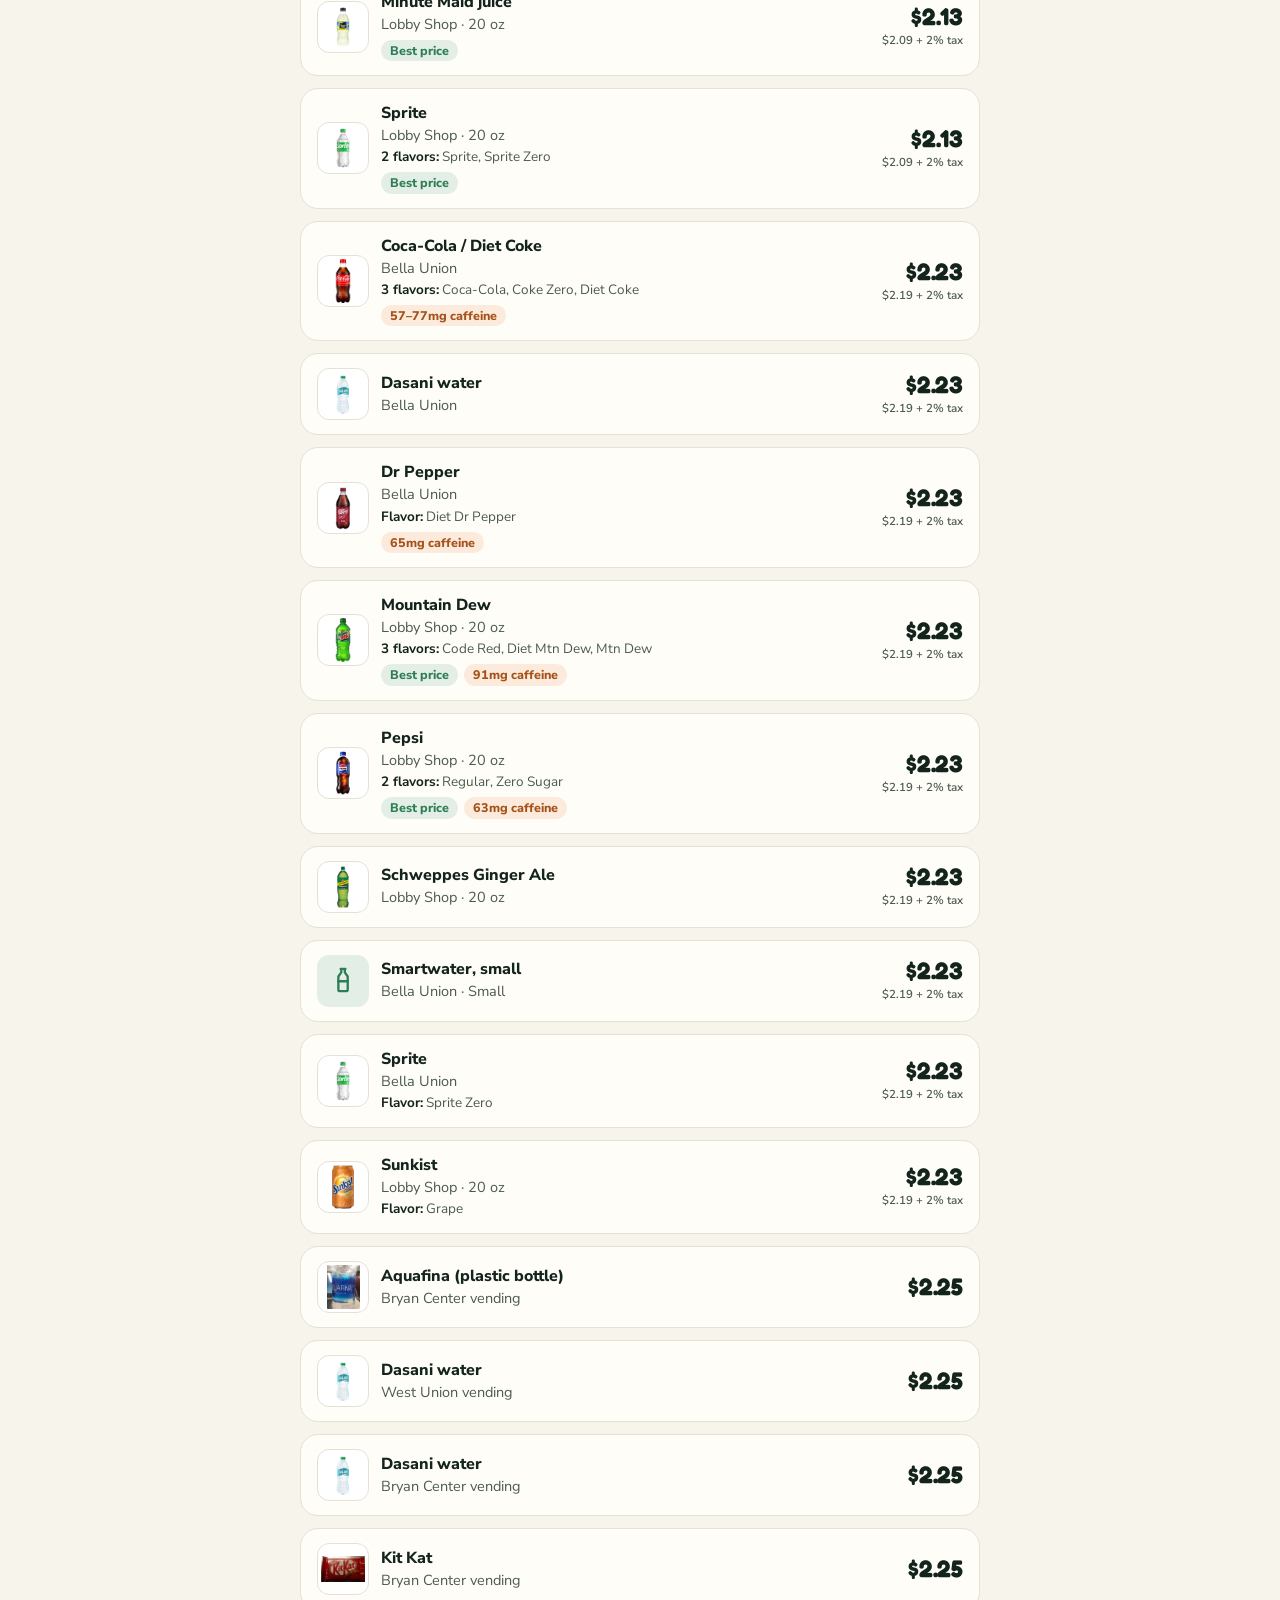
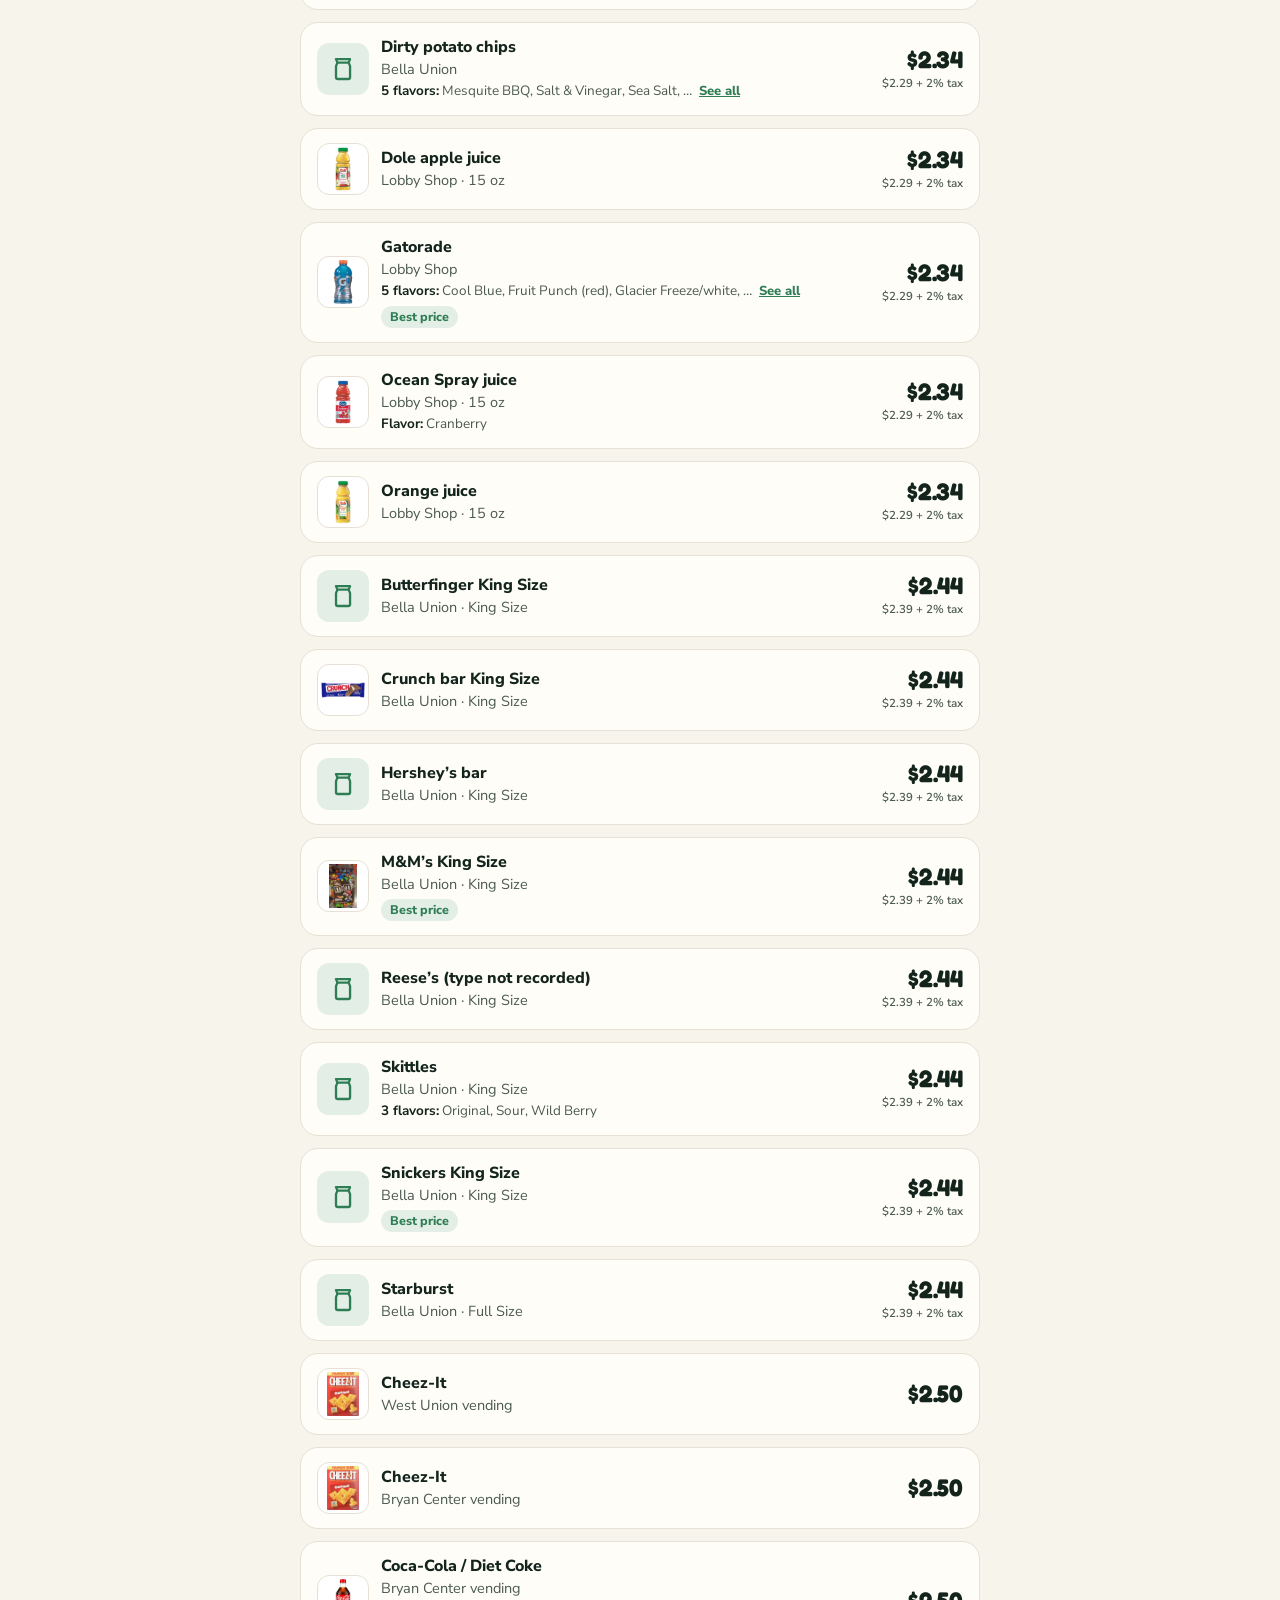
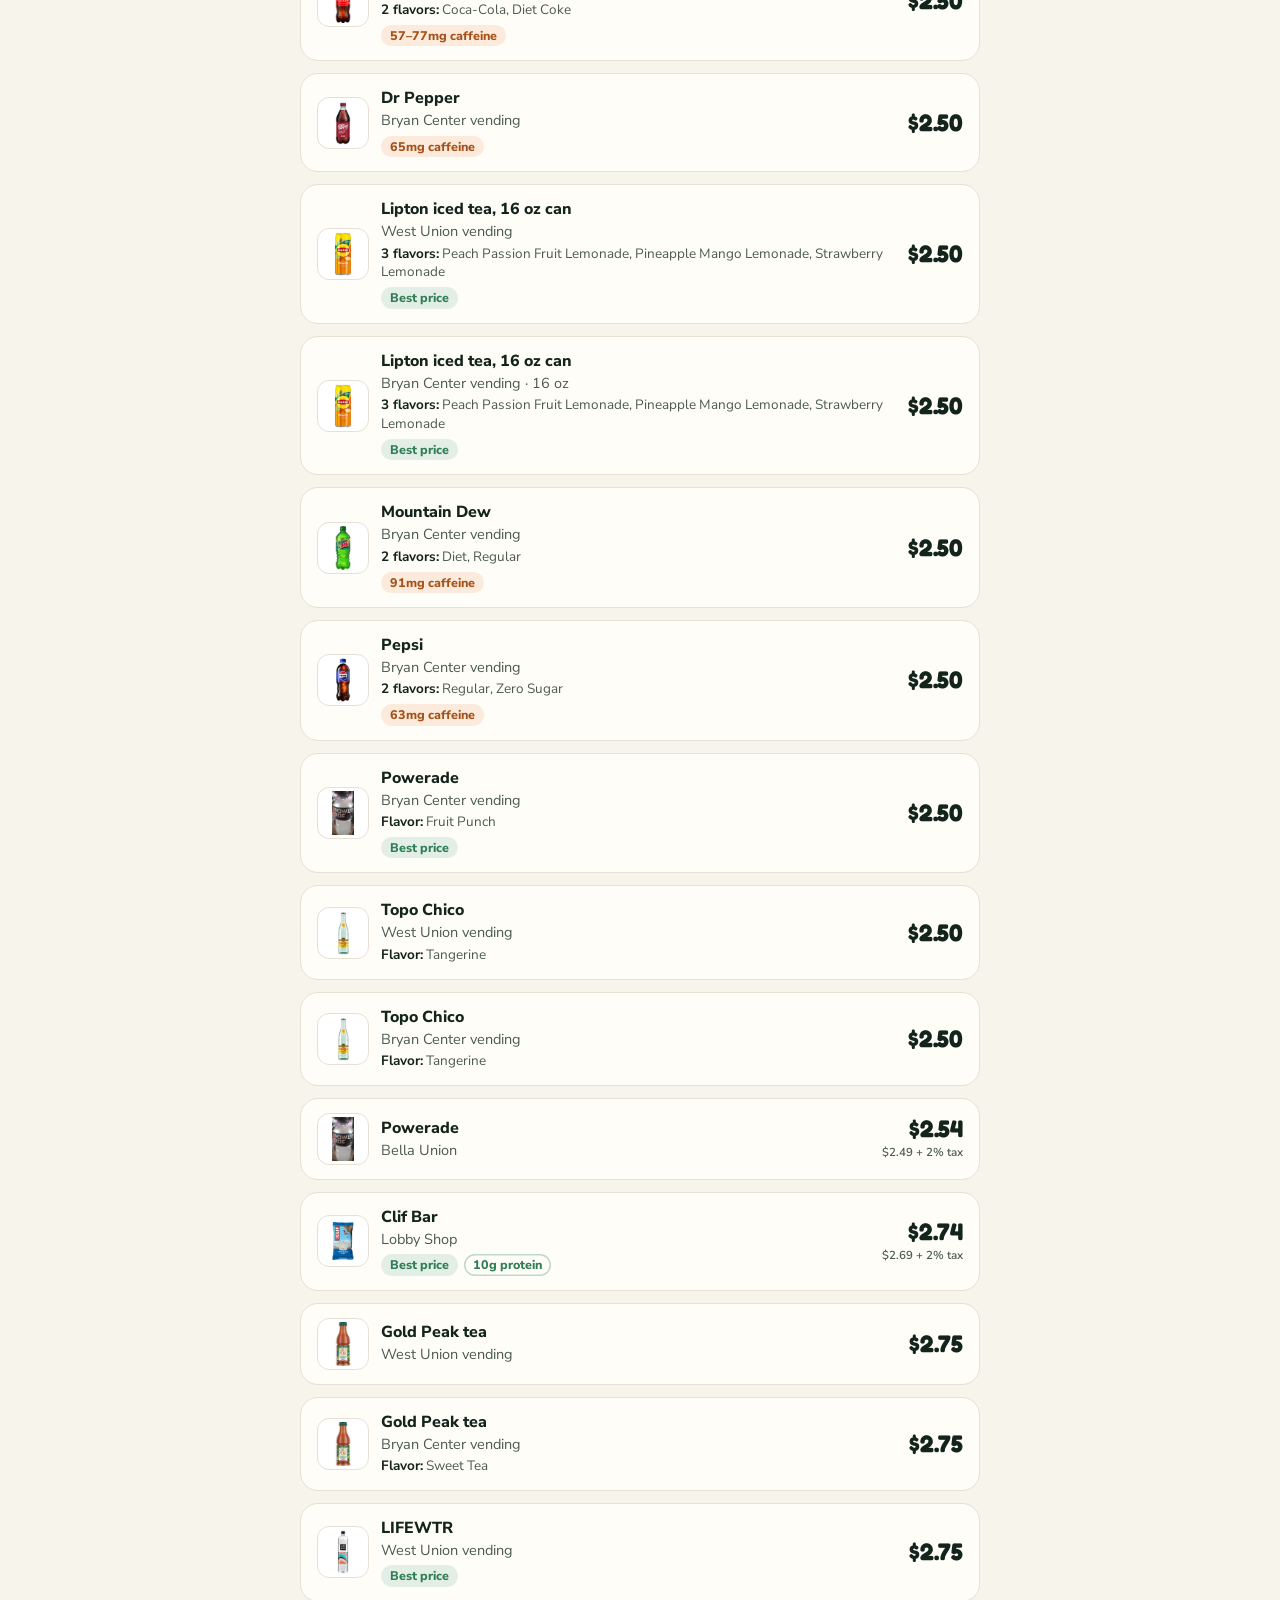
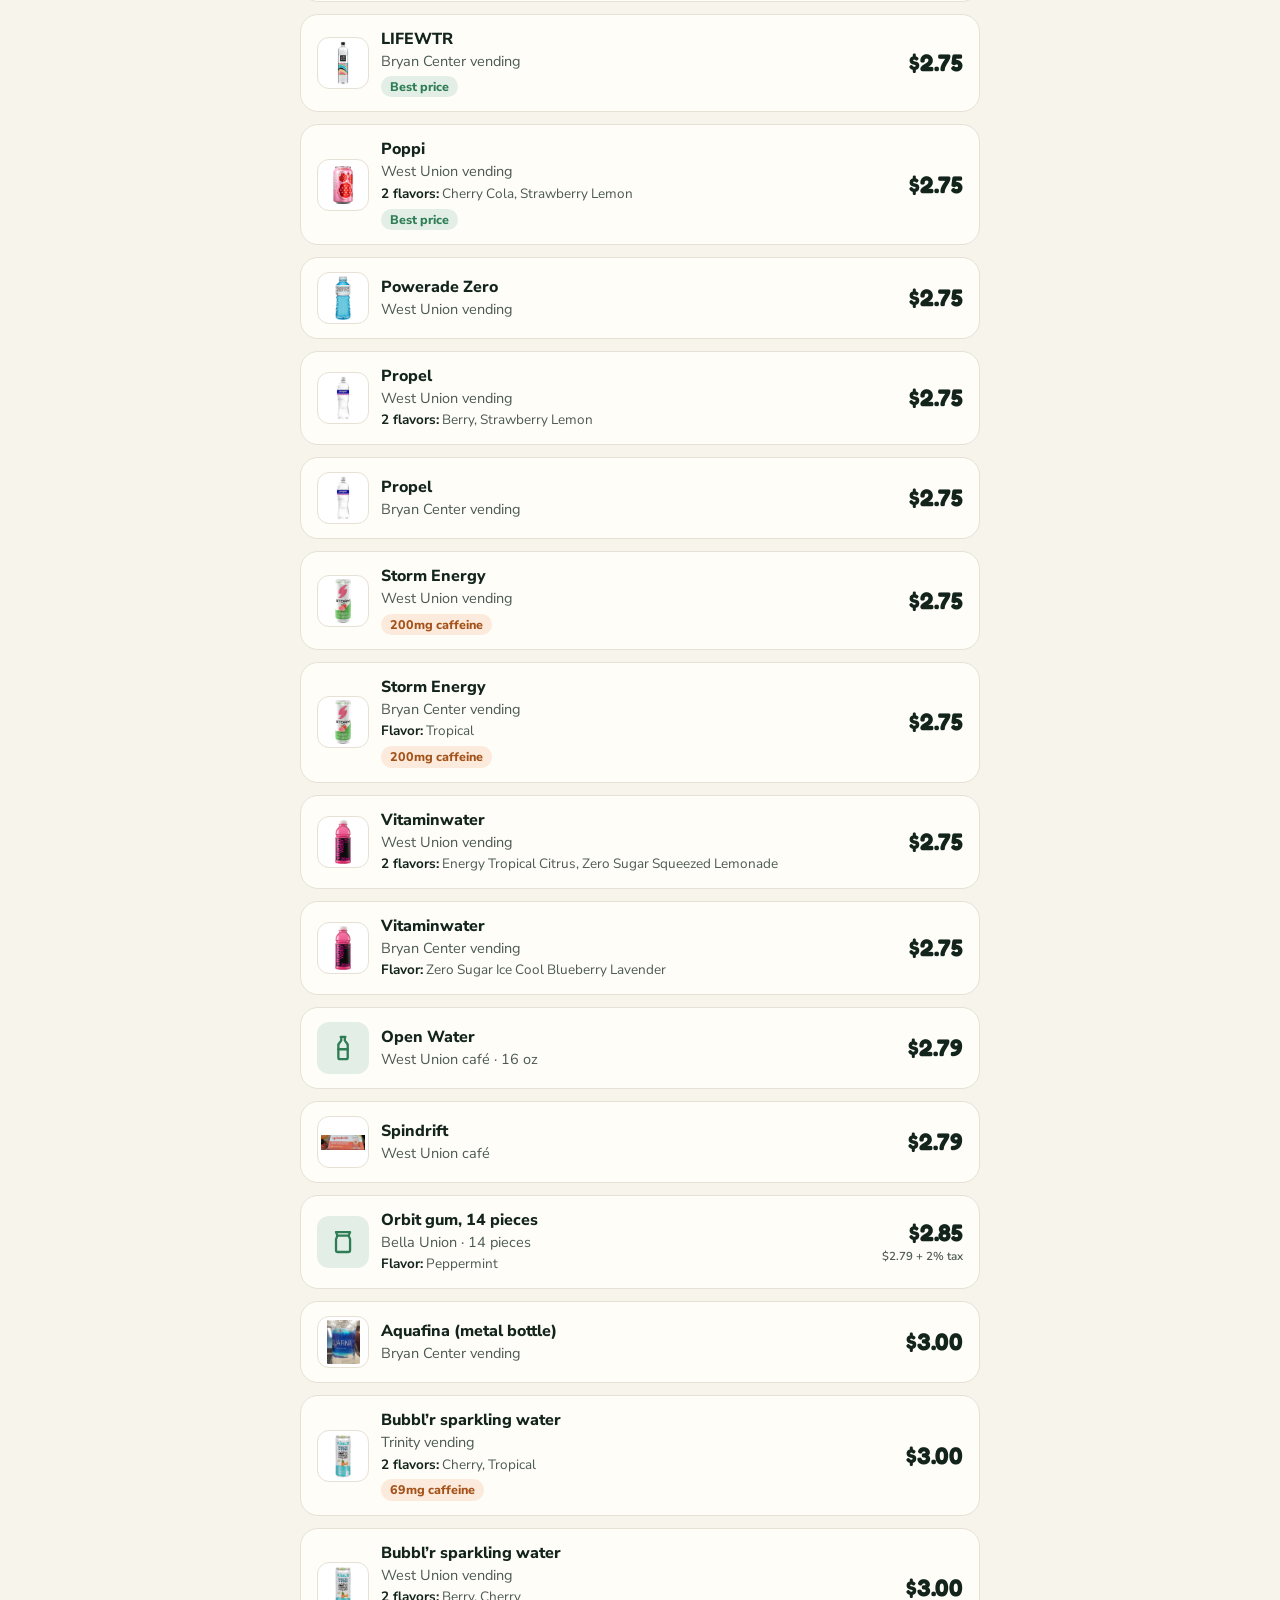
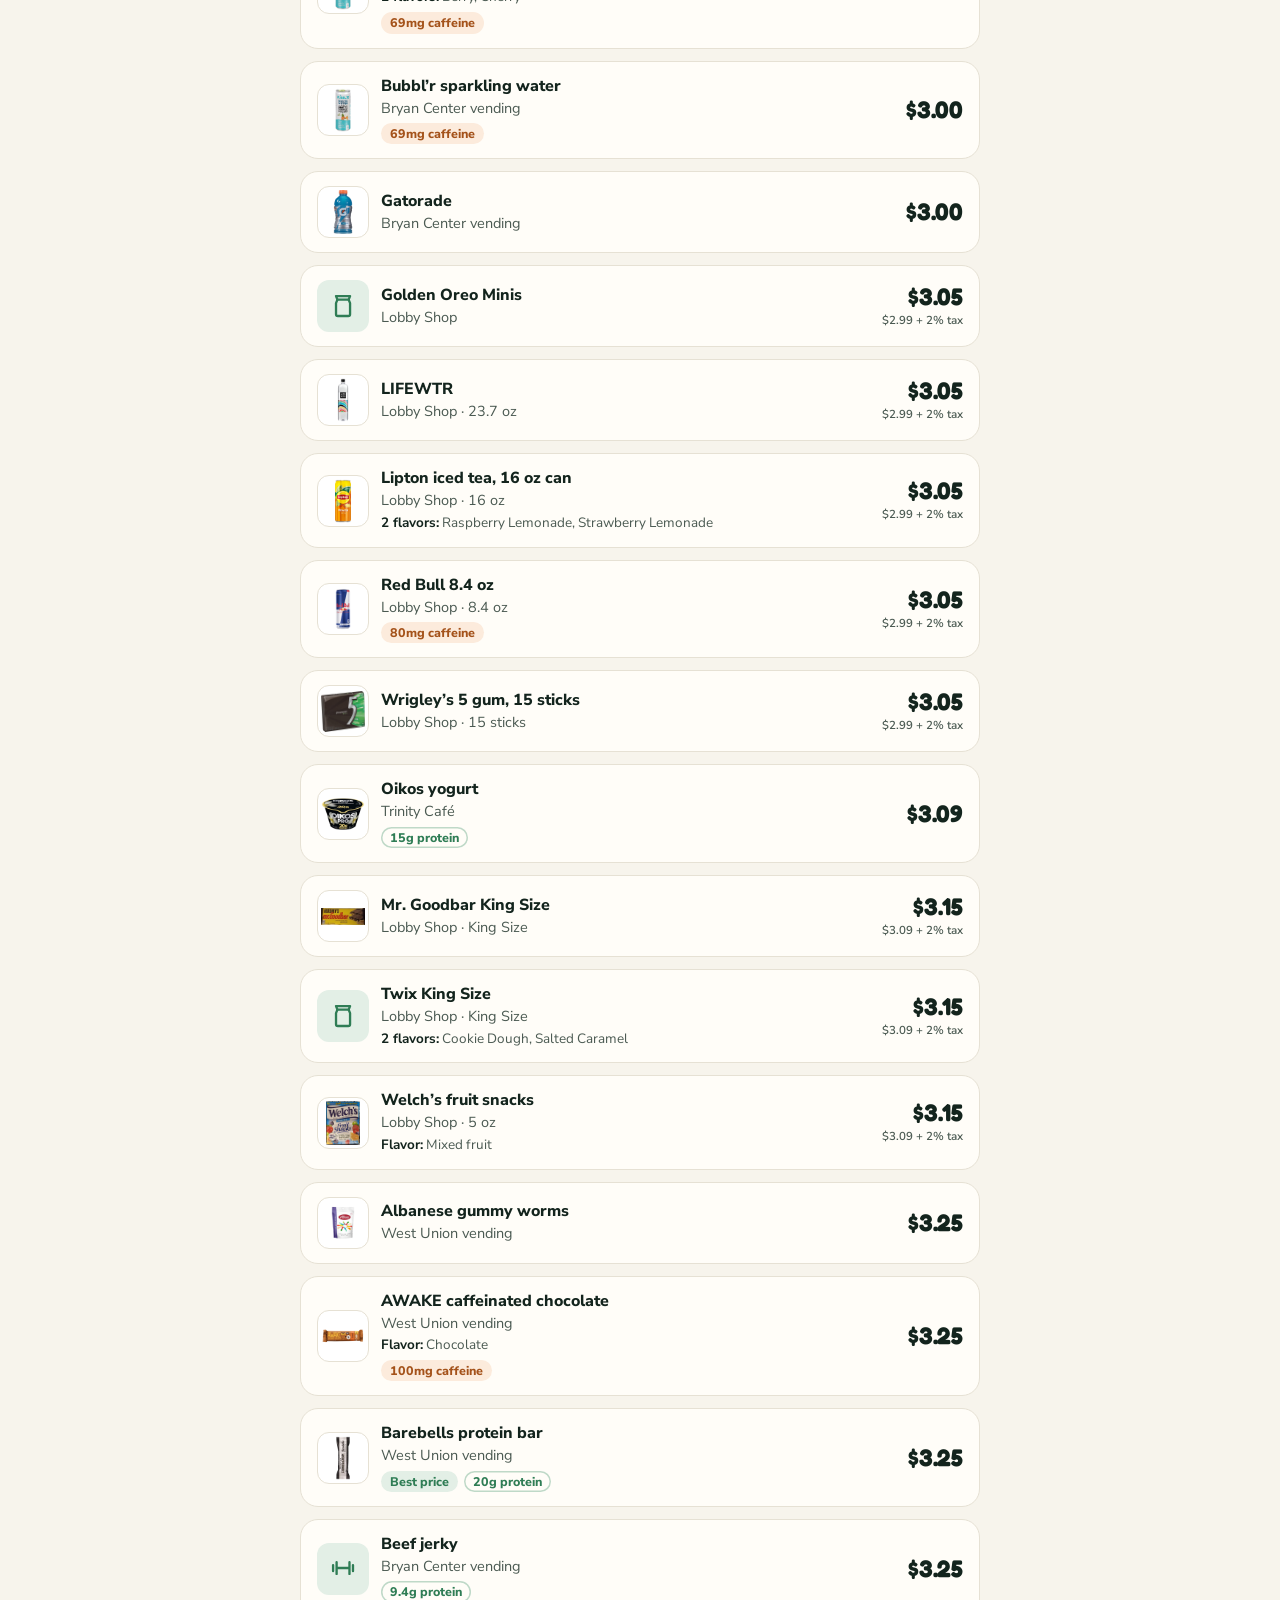
==== commit 663fb089: "installable PWA (manifest, icons, home screen tags) and 41 new product photos Co-Authored-By: Claude" ====
--- a/index.html
+++ b/index.html
@@ -3,12 +3,23 @@
 <head>
   <meta charset="utf-8">
   <meta name="viewport" content="width=device-width, initial-scale=1, viewport-fit=cover">
+  <meta name="theme-color" content="#13241D" media="(display-mode: standalone)">
   <meta name="theme-color" content="#F7F4EC">
   <title>Devil Bites</title>
+
+  <!-- Installable app (Add to Home Screen) -->
+  <link rel="manifest" href="manifest.webmanifest">
+  <link rel="icon" type="image/png" sizes="192x192" href="icons/icon-192.png">
+  <link rel="apple-touch-icon" href="icons/icon-192.png">
+  <meta name="mobile-web-app-capable" content="yes">
+  <meta name="apple-mobile-web-app-capable" content="yes">
+  <meta name="apple-mobile-web-app-title" content="Devil Bites">
+  <meta name="apple-mobile-web-app-status-bar-style" content="black">
+
   <link rel="preconnect" href="https://fonts.googleapis.com">
   <link rel="preconnect" href="https://fonts.gstatic.com" crossorigin>
   <link href="https://fonts.googleapis.com/css2?family=Fredoka:wght@500;600;700&family=Nunito+Sans:opsz,wght@6..12,400;6..12,600;6..12,700;6..12,800&display=swap" rel="stylesheet">
-  <link rel="stylesheet" href="styles.css?v=20261108a">
+  <link rel="stylesheet" href="styles.css?v=20261108b">
 </head>
 <body>
 
@@ -168,12 +179,12 @@
   </nav>
 
   <!-- ?v= makes browsers fetch fresh files after an update. Change it (e.g. 20261107c) whenever app.js, styles.css or data/ change. -->
-  <script src="data/prices.js?v=20261108a"></script>
-  <script src="data/photos.js?v=20261108a"></script>
-  <script src="data/my-photos.js?v=20261108a"></script>
-  <script src="data/meal-plans.js?v=20261108a"></script>
-  <script src="data/tags.js?v=20261108a"></script>
-  <script src="search.js?v=20261108a"></script>
-  <script src="app.js?v=20261108a"></script>
+  <script src="data/prices.js?v=20261108b"></script>
+  <script src="data/photos.js?v=20261108b"></script>
+  <script src="data/my-photos.js?v=20261108b"></script>
+  <script src="data/meal-plans.js?v=20261108b"></script>
+  <script src="data/tags.js?v=20261108b"></script>
+  <script src="search.js?v=20261108b"></script>
+  <script src="app.js?v=20261108b"></script>
 </body>
 </html>
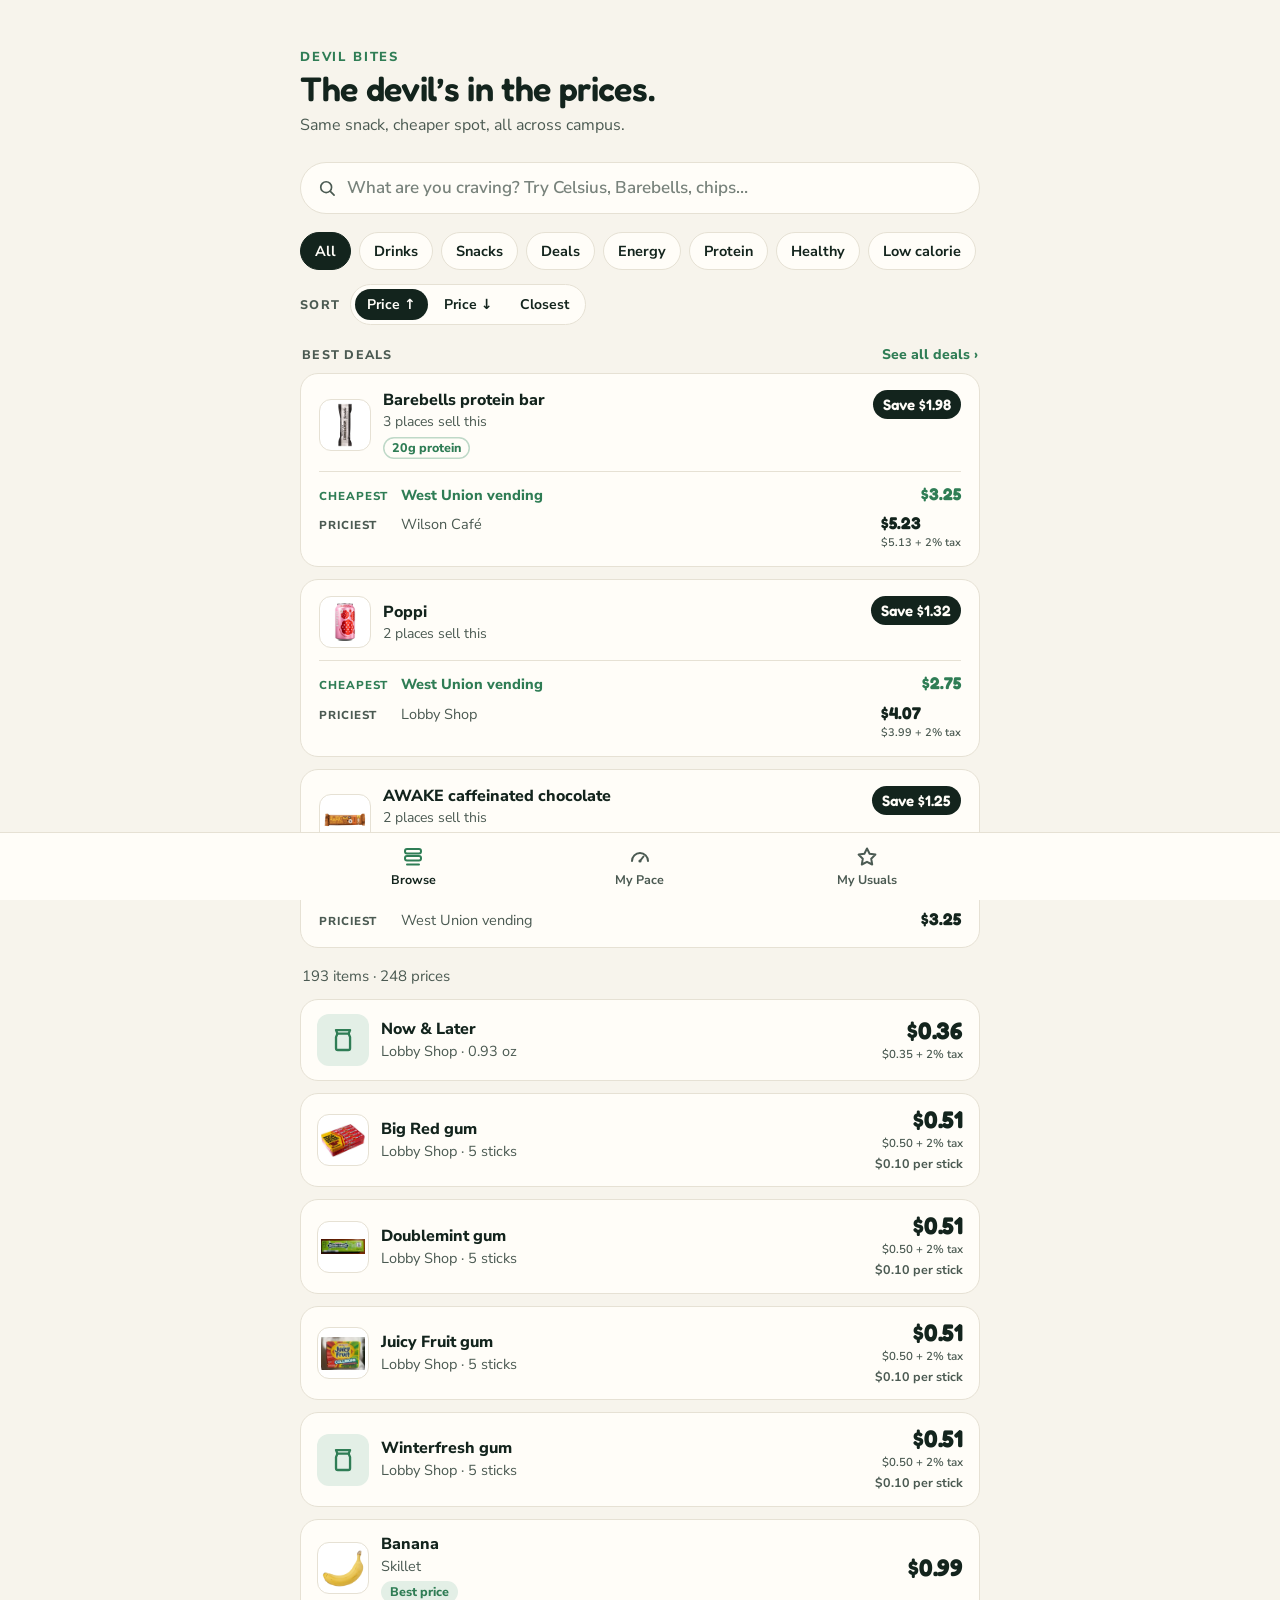
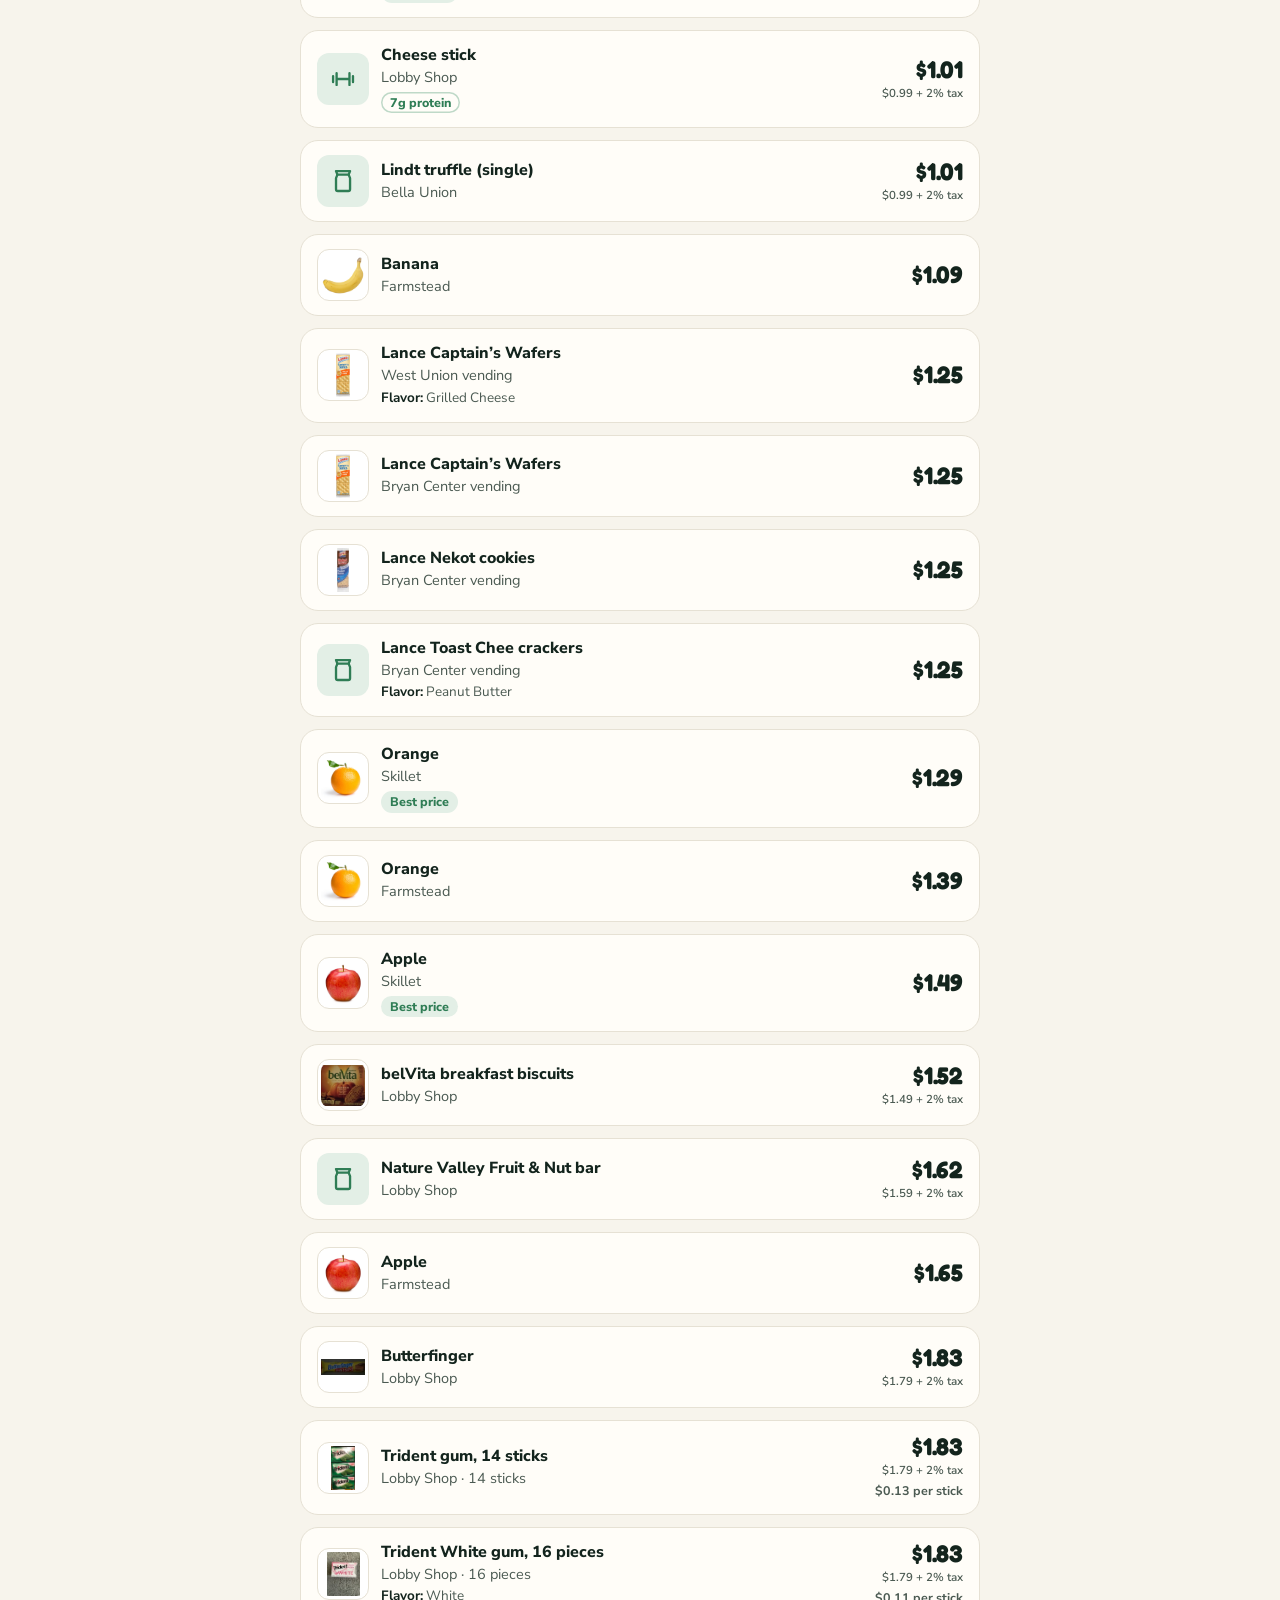
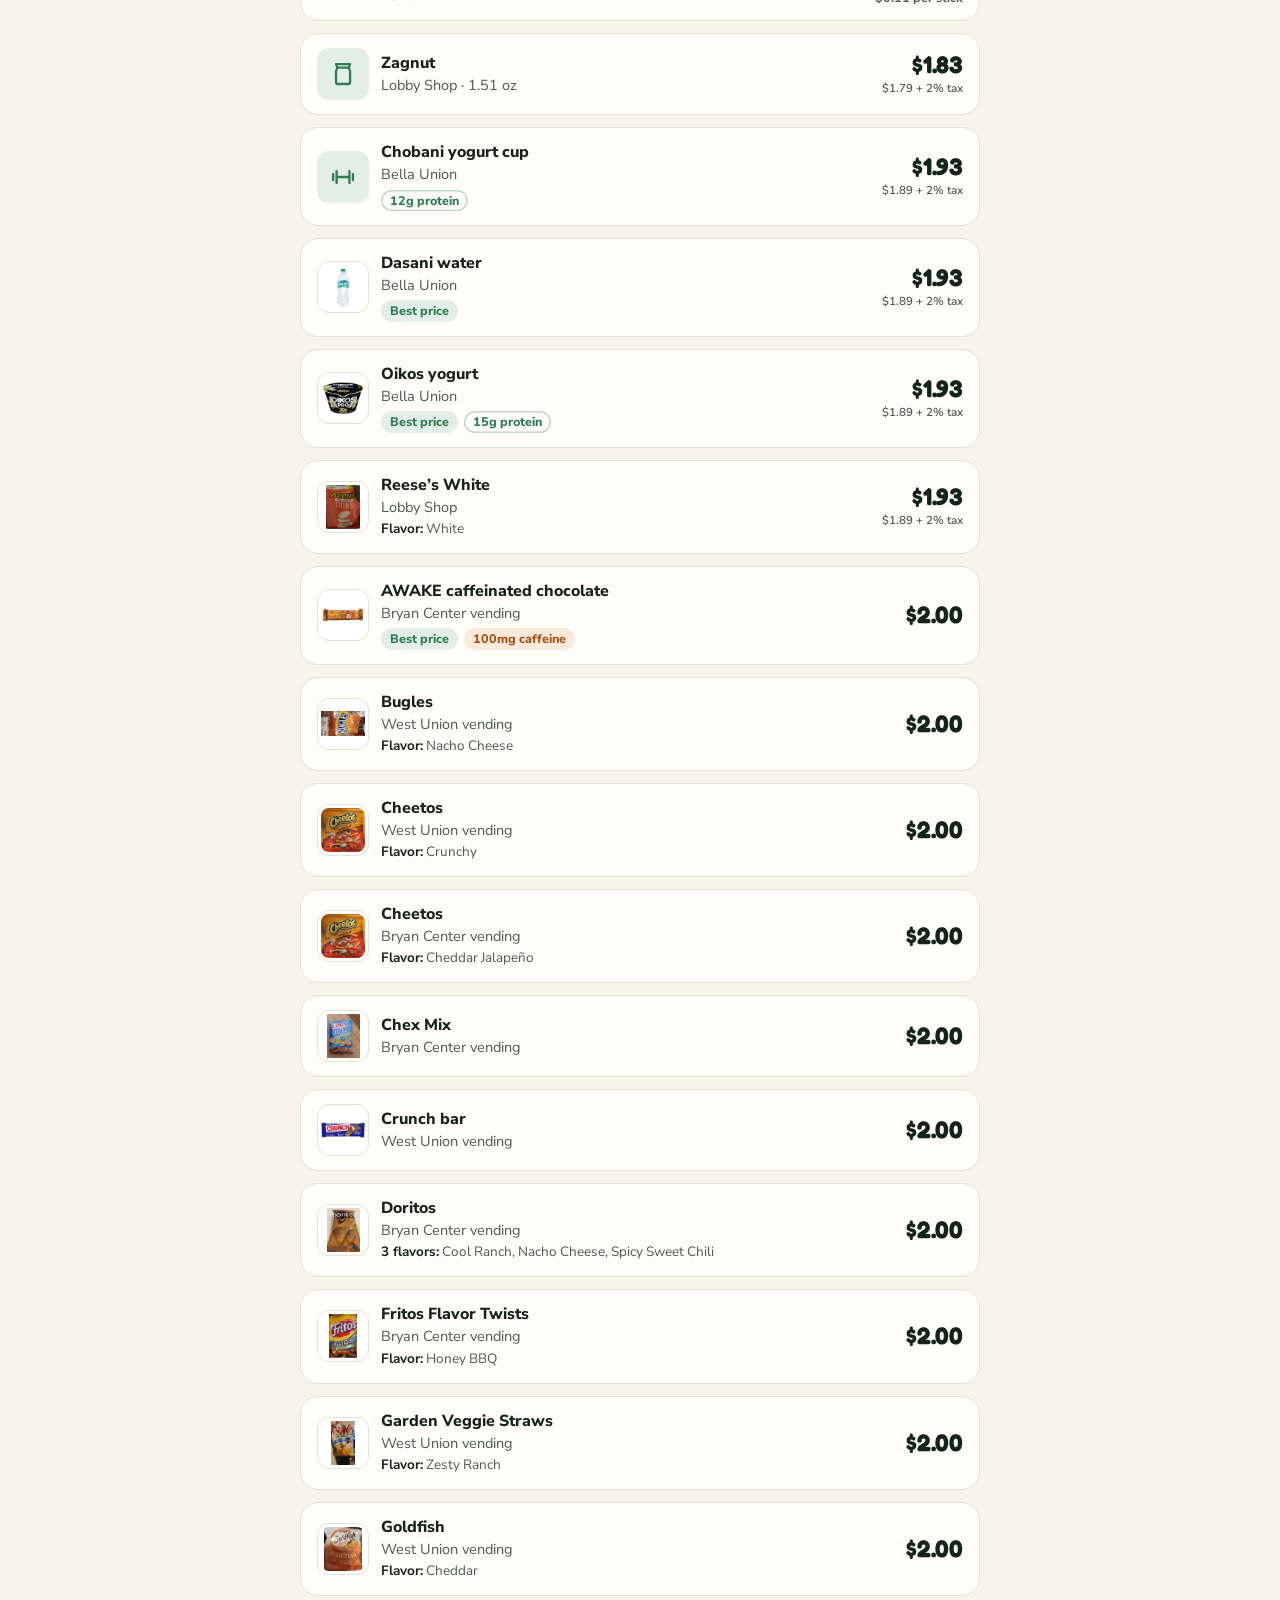
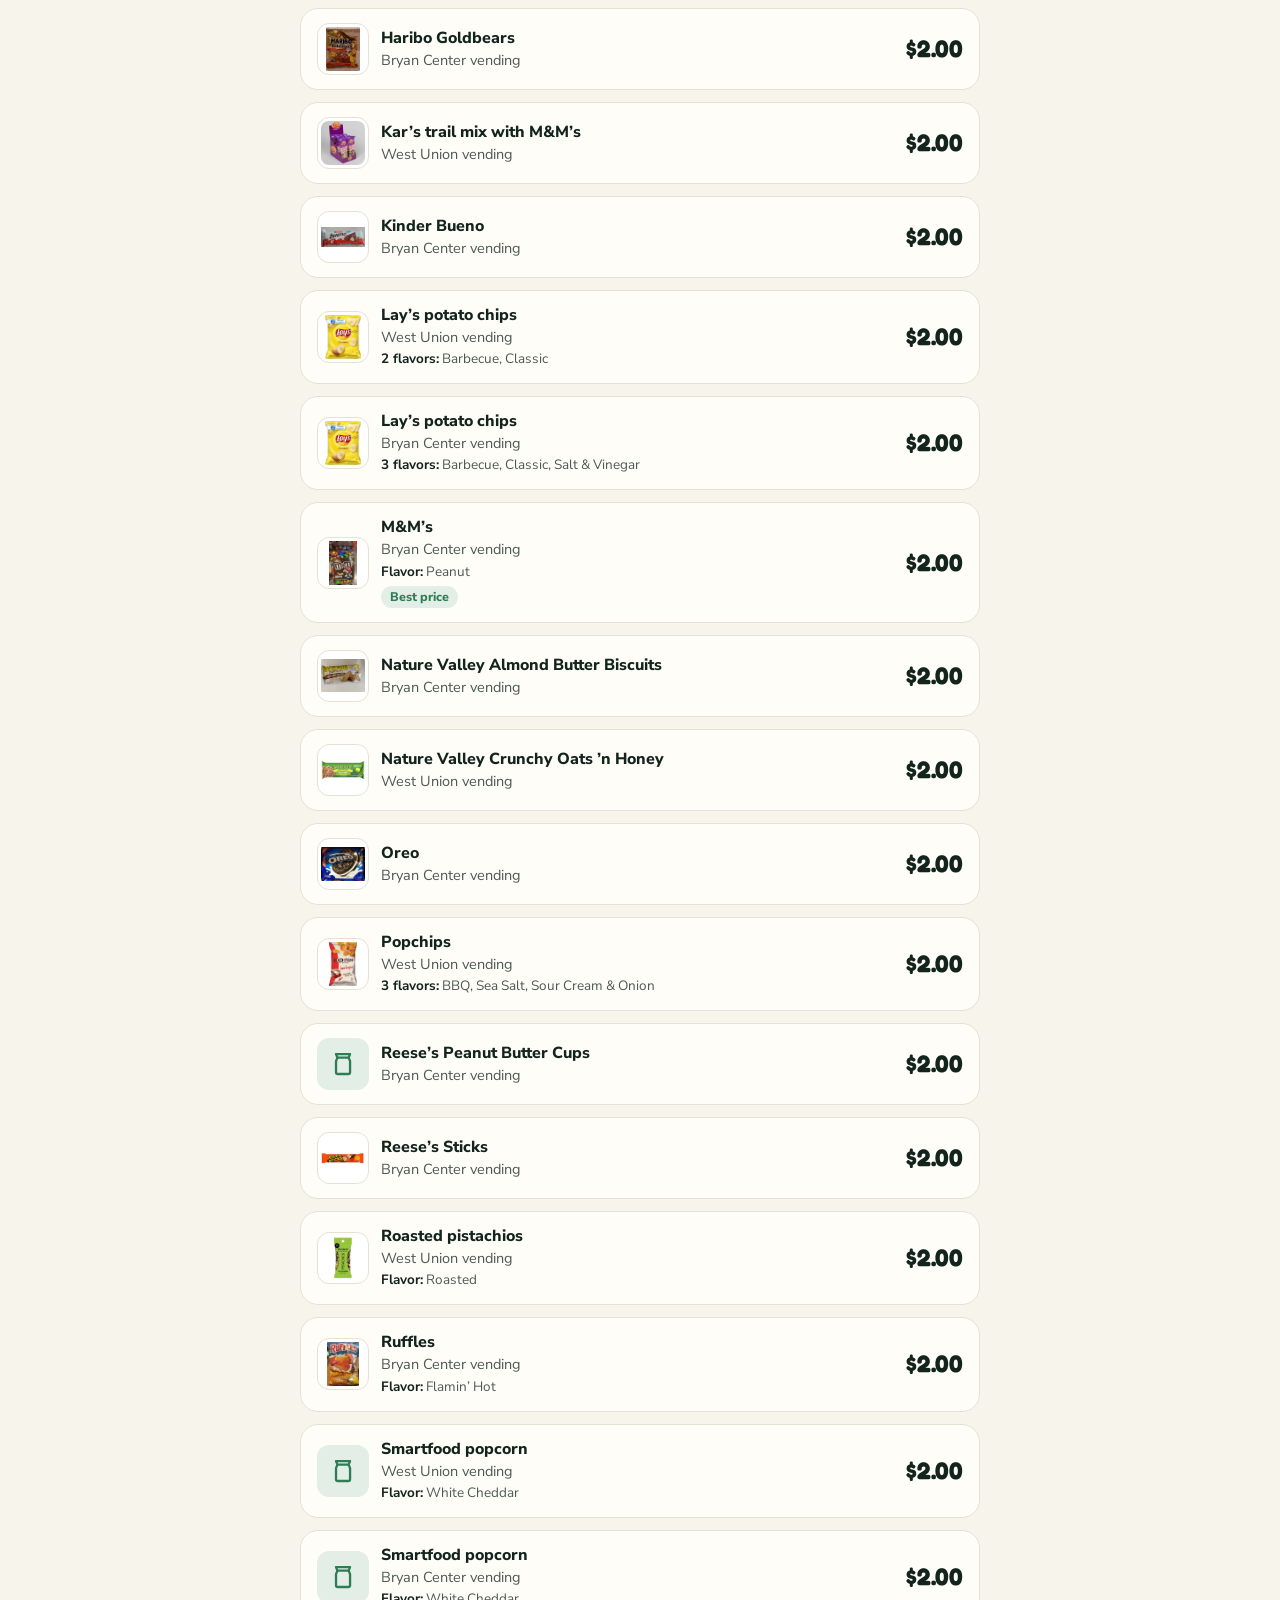
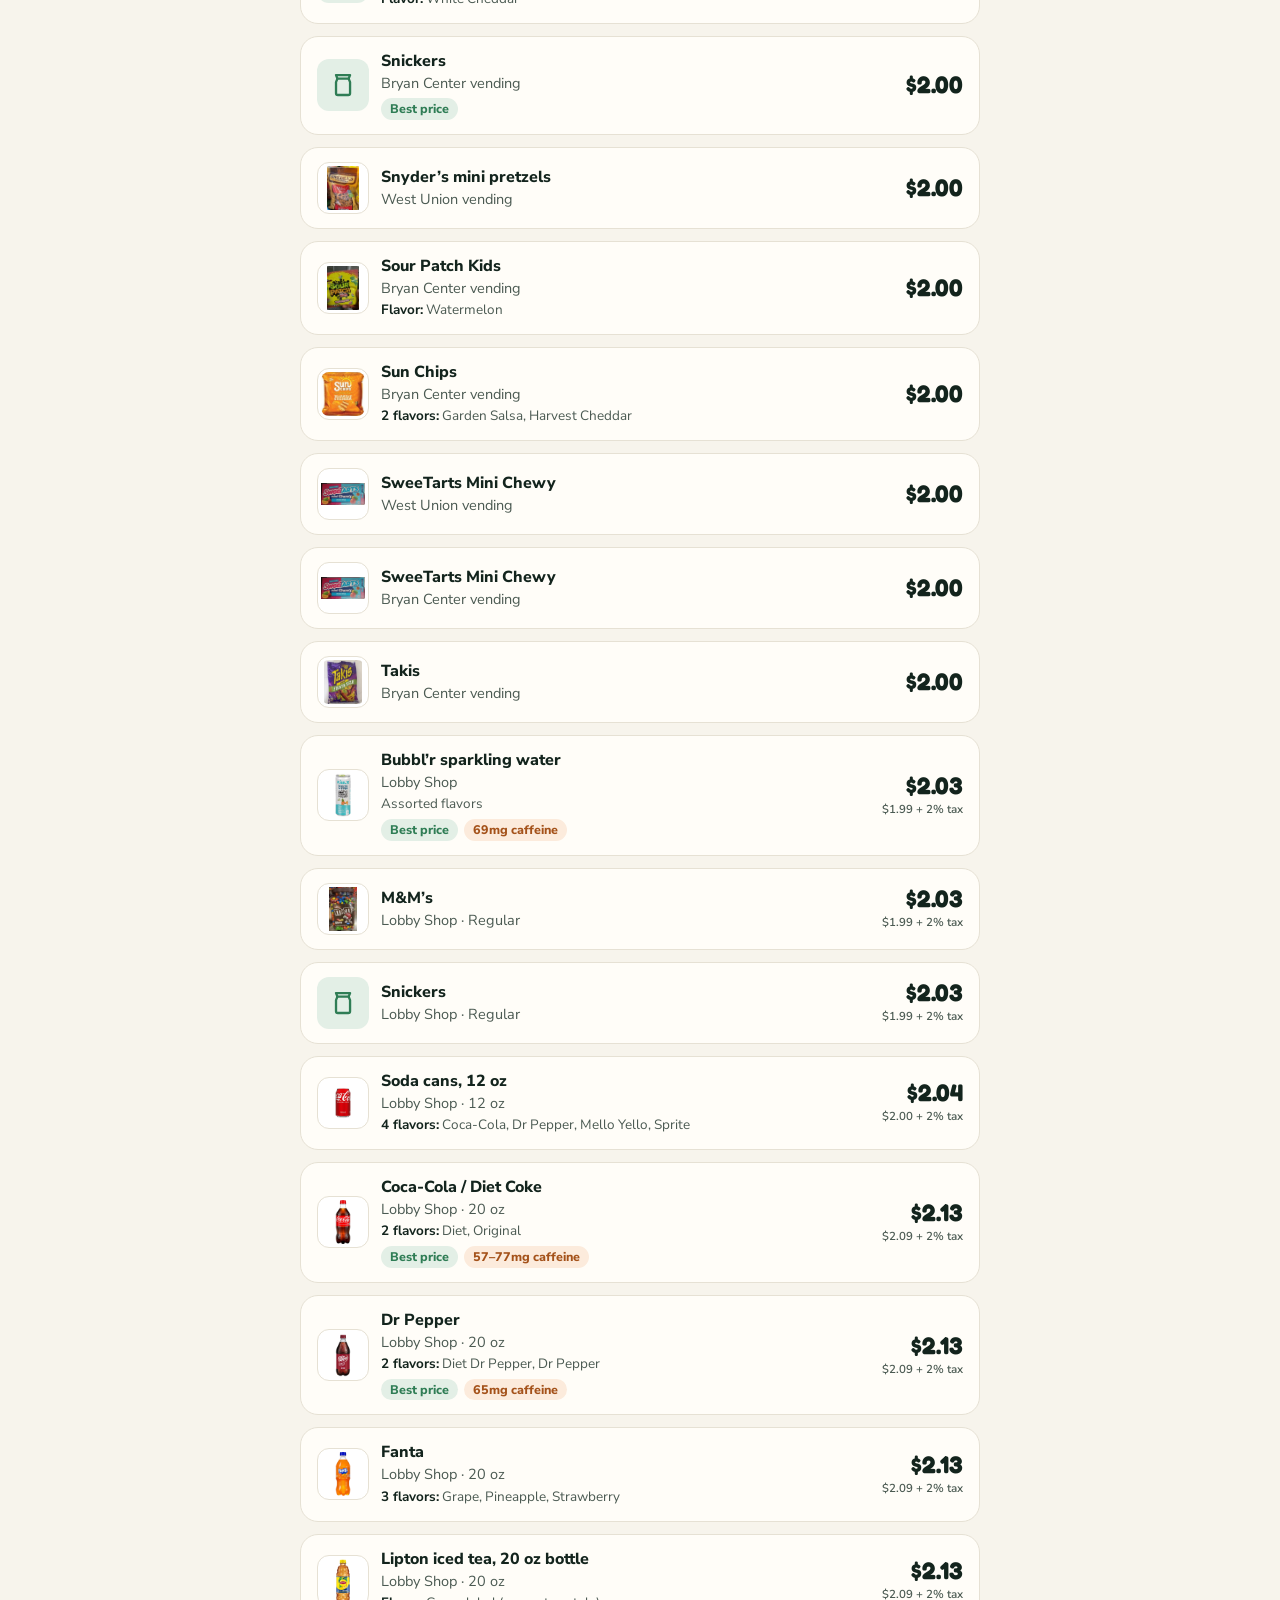
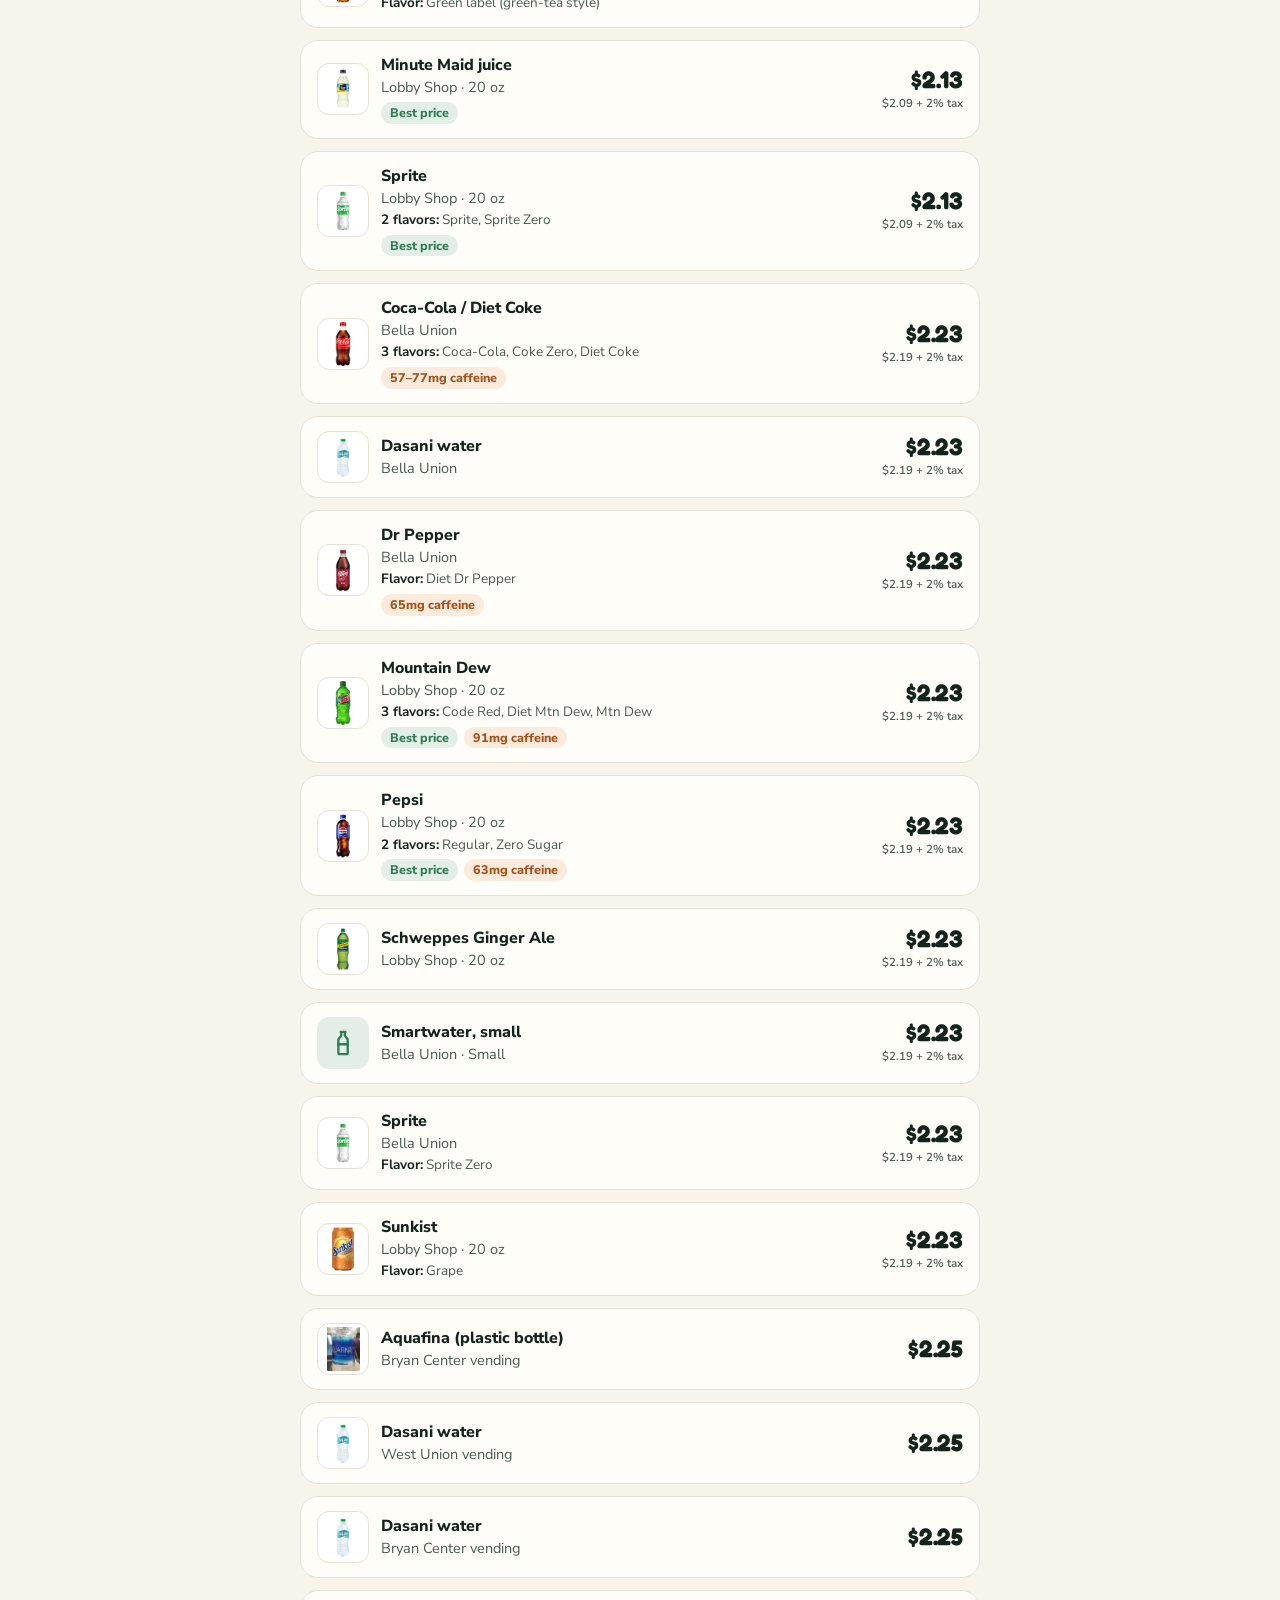
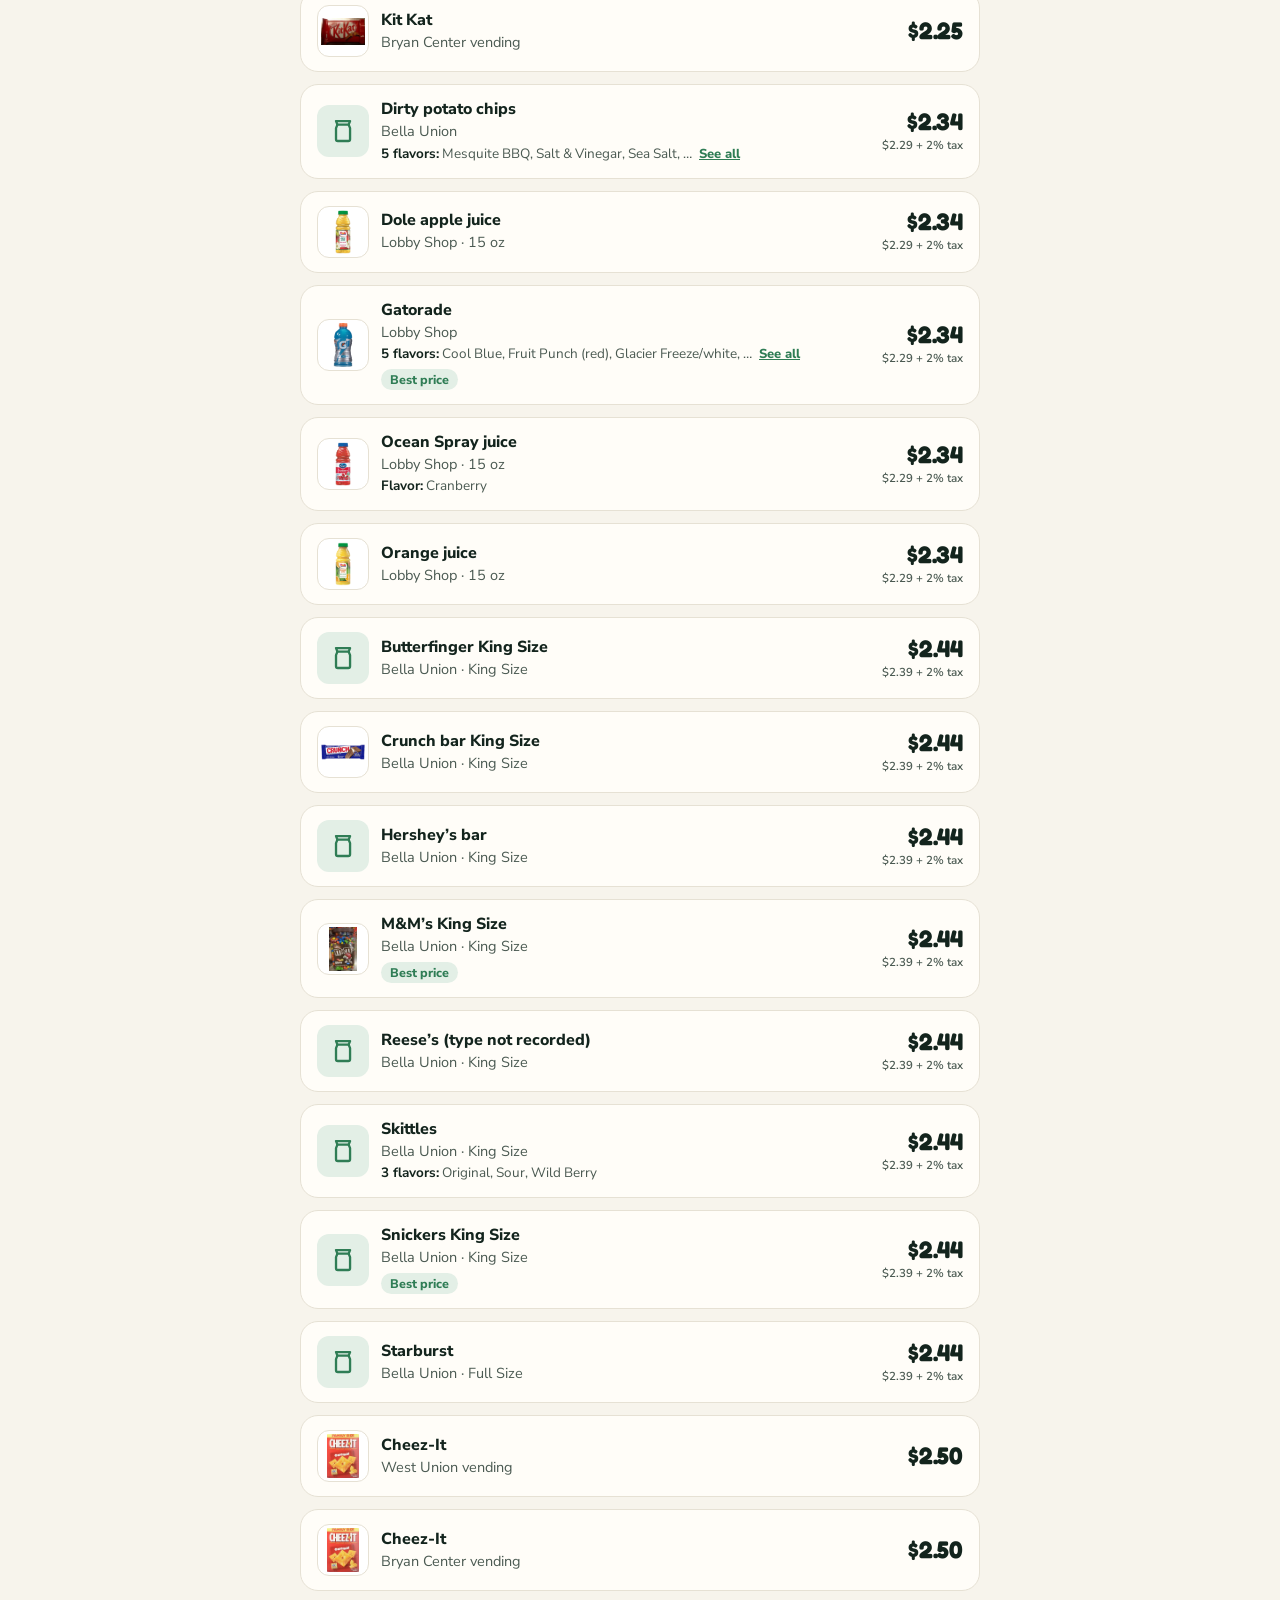
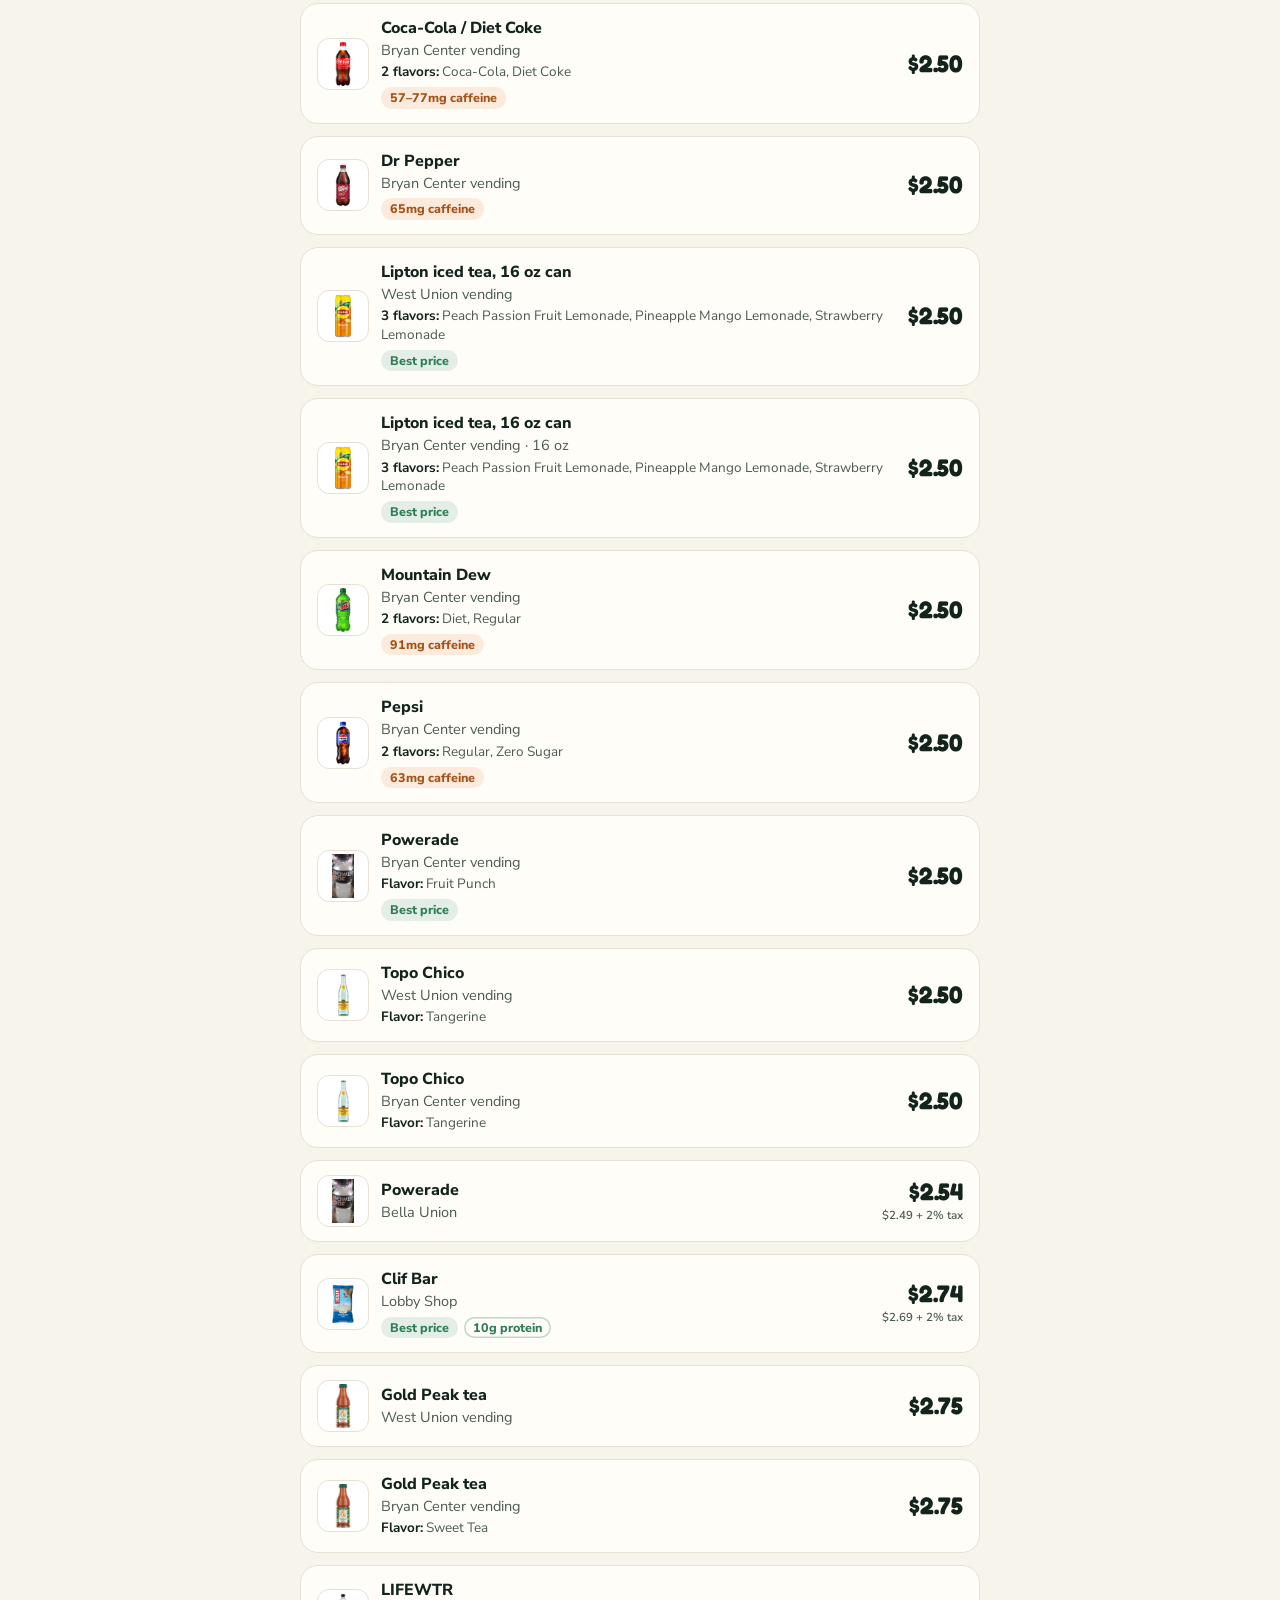
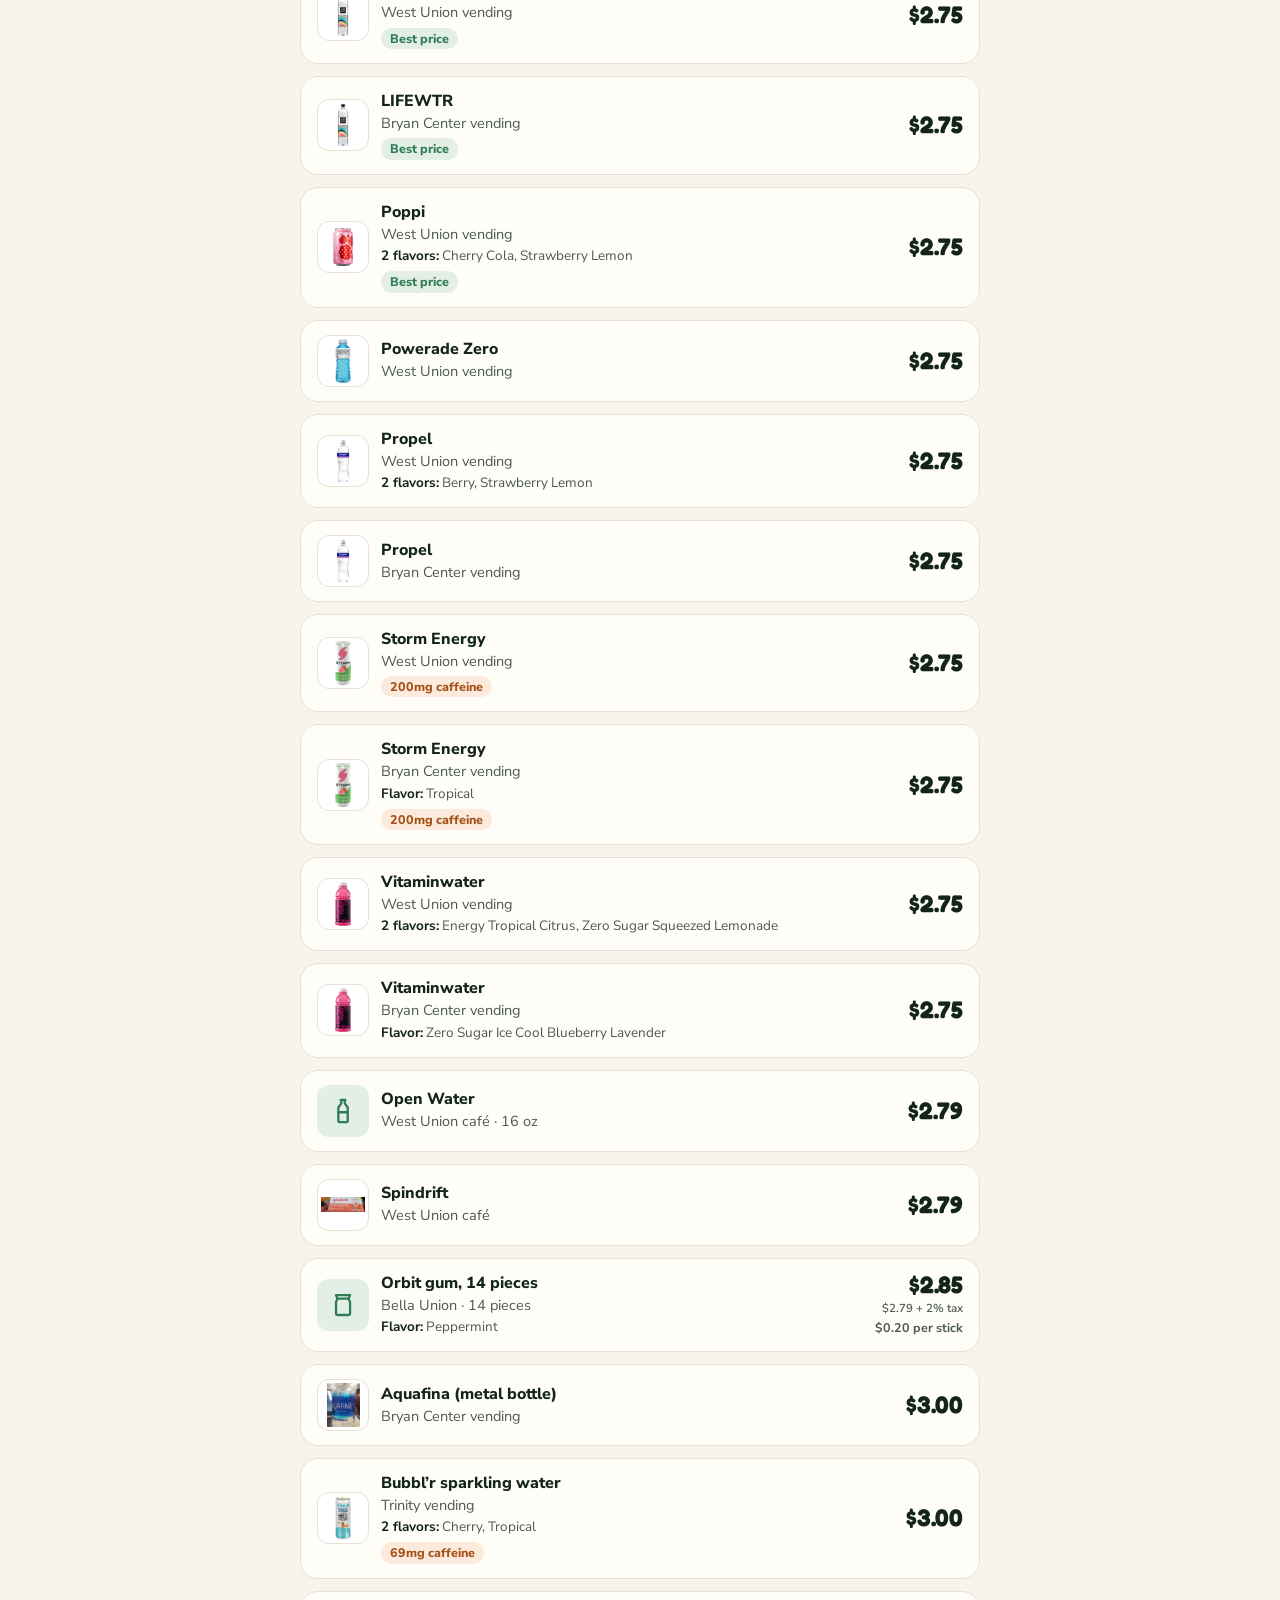
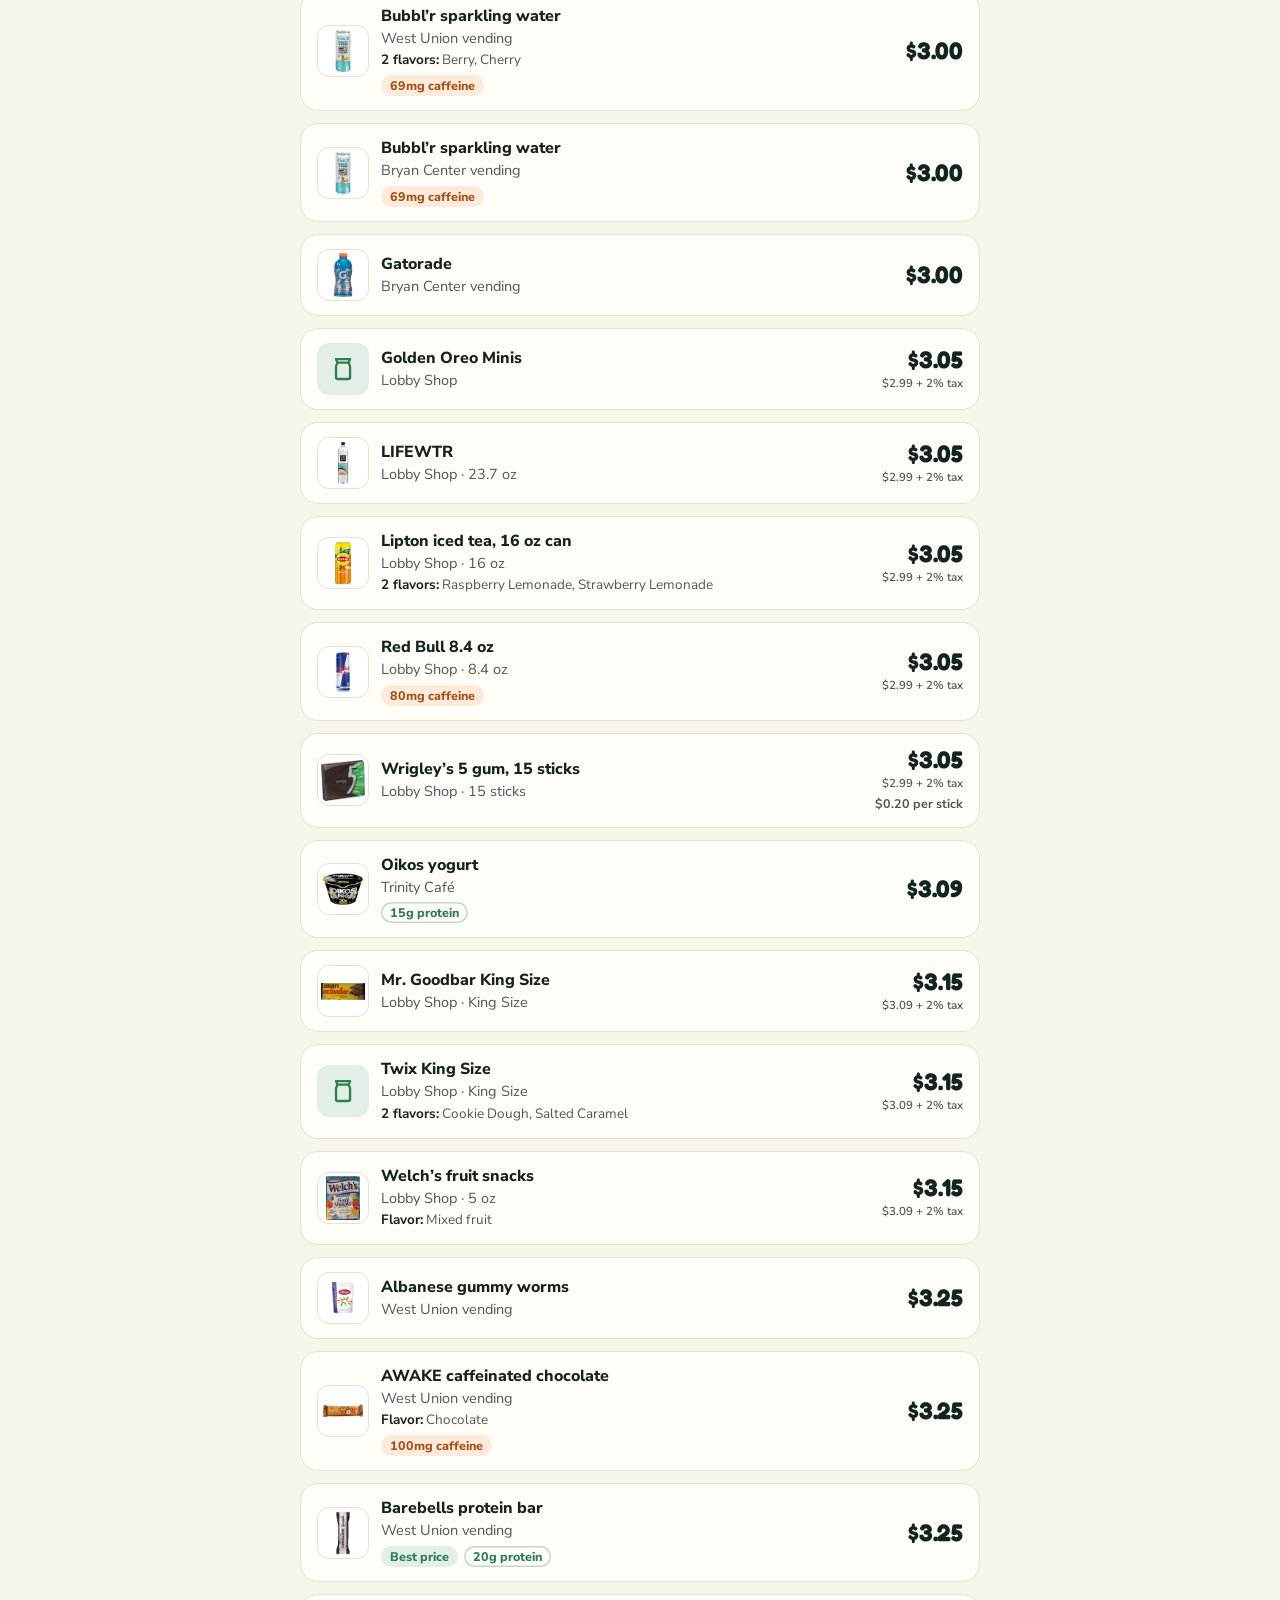
==== commit bc331f1b: "gum: show price per stick and rank cheapest per stick in search Co-Authored-By: Claude Opus 5.5 <nor" ====
--- a/index.html
+++ b/index.html
@@ -19,7 +19,7 @@
   <link rel="preconnect" href="https://fonts.googleapis.com">
   <link rel="preconnect" href="https://fonts.gstatic.com" crossorigin>
   <link href="https://fonts.googleapis.com/css2?family=Fredoka:wght@500;600;700&family=Nunito+Sans:opsz,wght@6..12,400;6..12,600;6..12,700;6..12,800&display=swap" rel="stylesheet">
-  <link rel="stylesheet" href="styles.css?v=20261108b">
+  <link rel="stylesheet" href="styles.css?v=20261109a">
 </head>
 <body>
 
@@ -179,12 +179,12 @@
   </nav>
 
   <!-- ?v= makes browsers fetch fresh files after an update. Change it (e.g. 20261107c) whenever app.js, styles.css or data/ change. -->
-  <script src="data/prices.js?v=20261108b"></script>
-  <script src="data/photos.js?v=20261108b"></script>
-  <script src="data/my-photos.js?v=20261108b"></script>
-  <script src="data/meal-plans.js?v=20261108b"></script>
-  <script src="data/tags.js?v=20261108b"></script>
-  <script src="search.js?v=20261108b"></script>
-  <script src="app.js?v=20261108b"></script>
+  <script src="data/prices.js?v=20261109a"></script>
+  <script src="data/photos.js?v=20261109a"></script>
+  <script src="data/my-photos.js?v=20261109a"></script>
+  <script src="data/meal-plans.js?v=20261109a"></script>
+  <script src="data/tags.js?v=20261109a"></script>
+  <script src="search.js?v=20261109a"></script>
+  <script src="app.js?v=20261109a"></script>
 </body>
 </html>
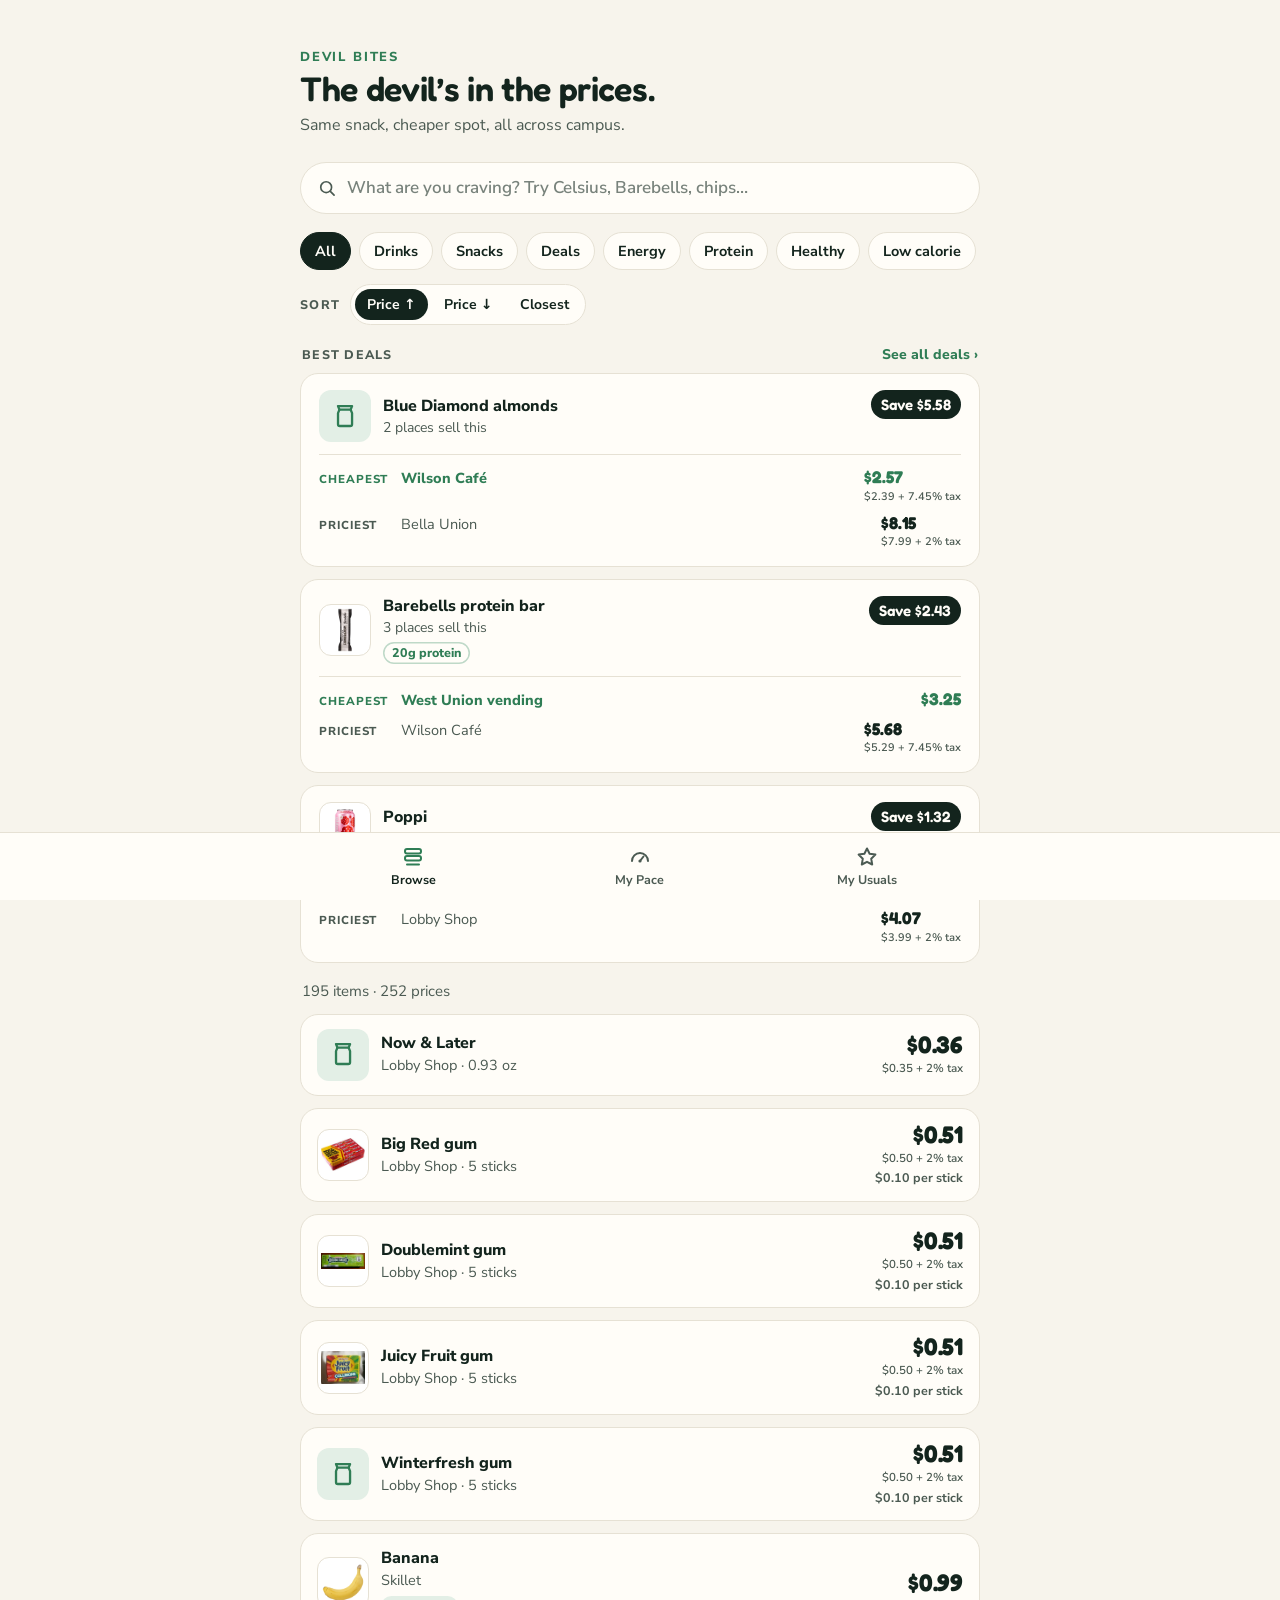
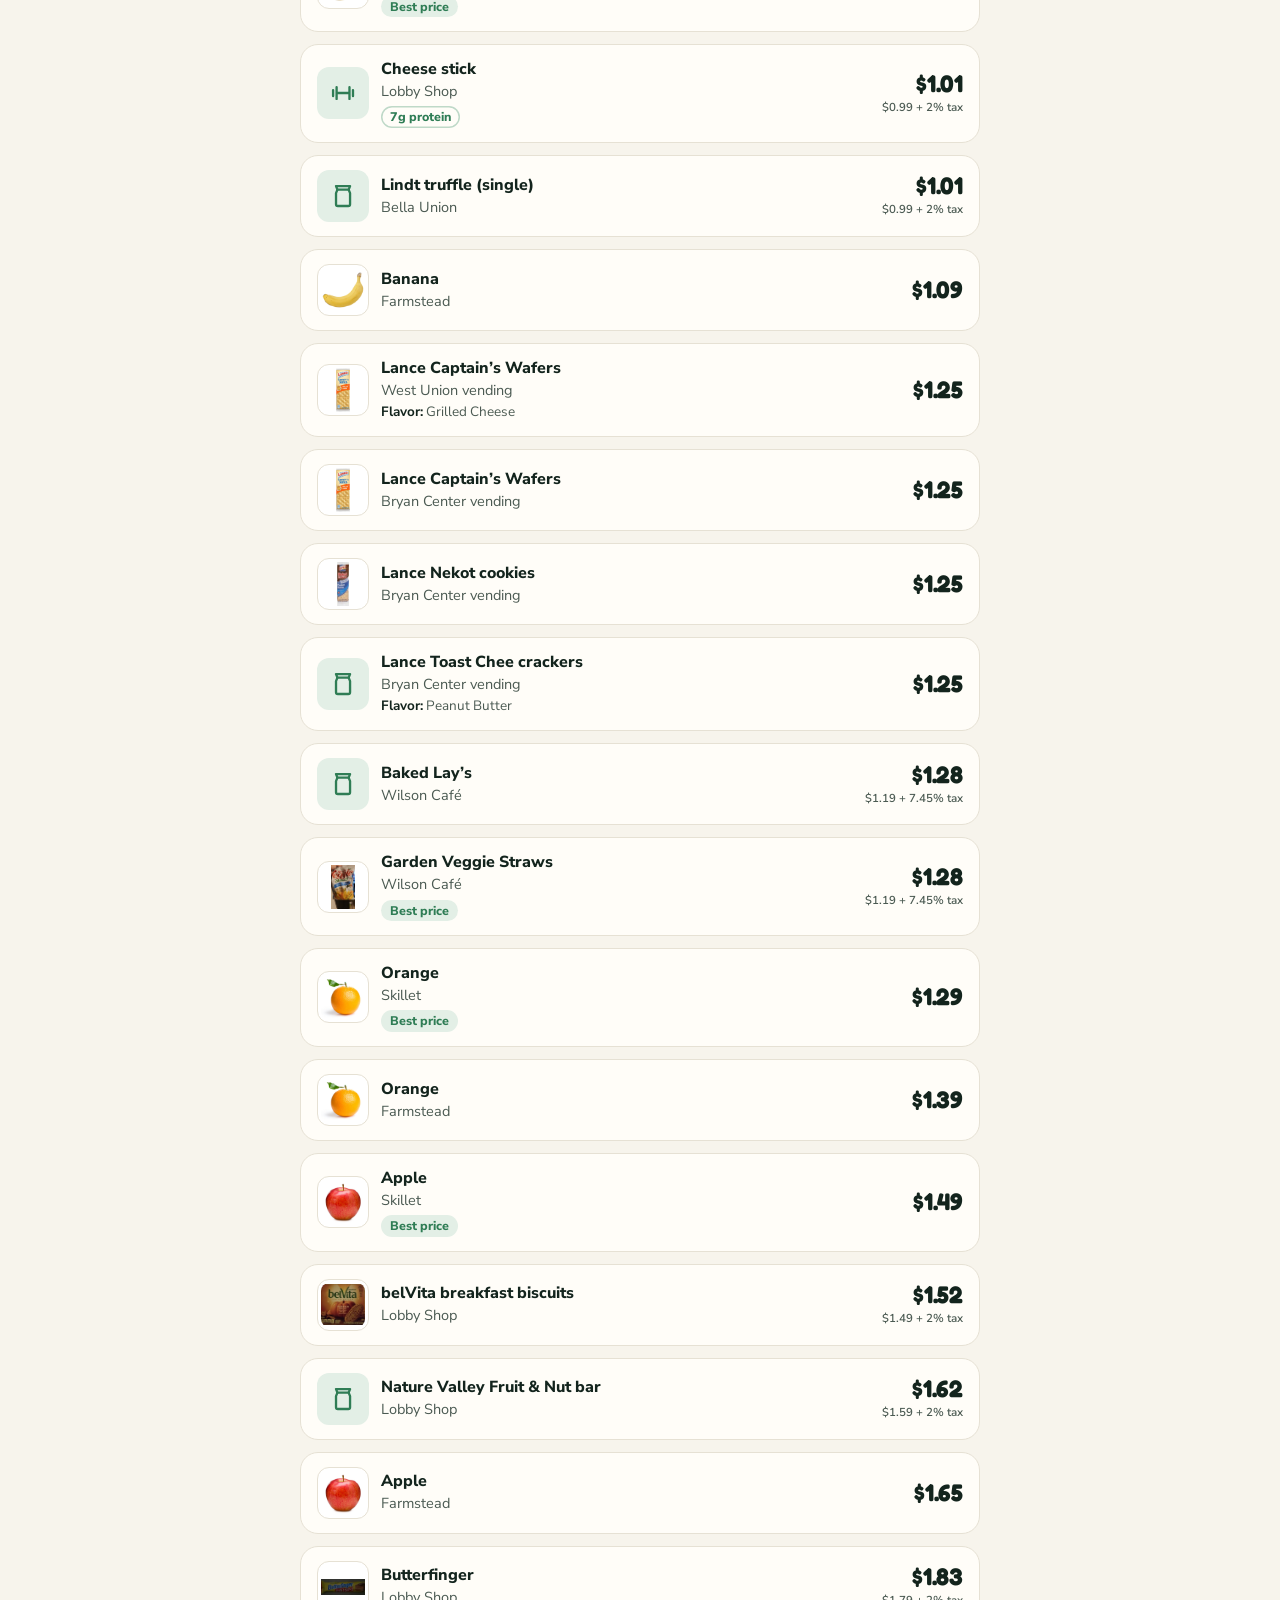
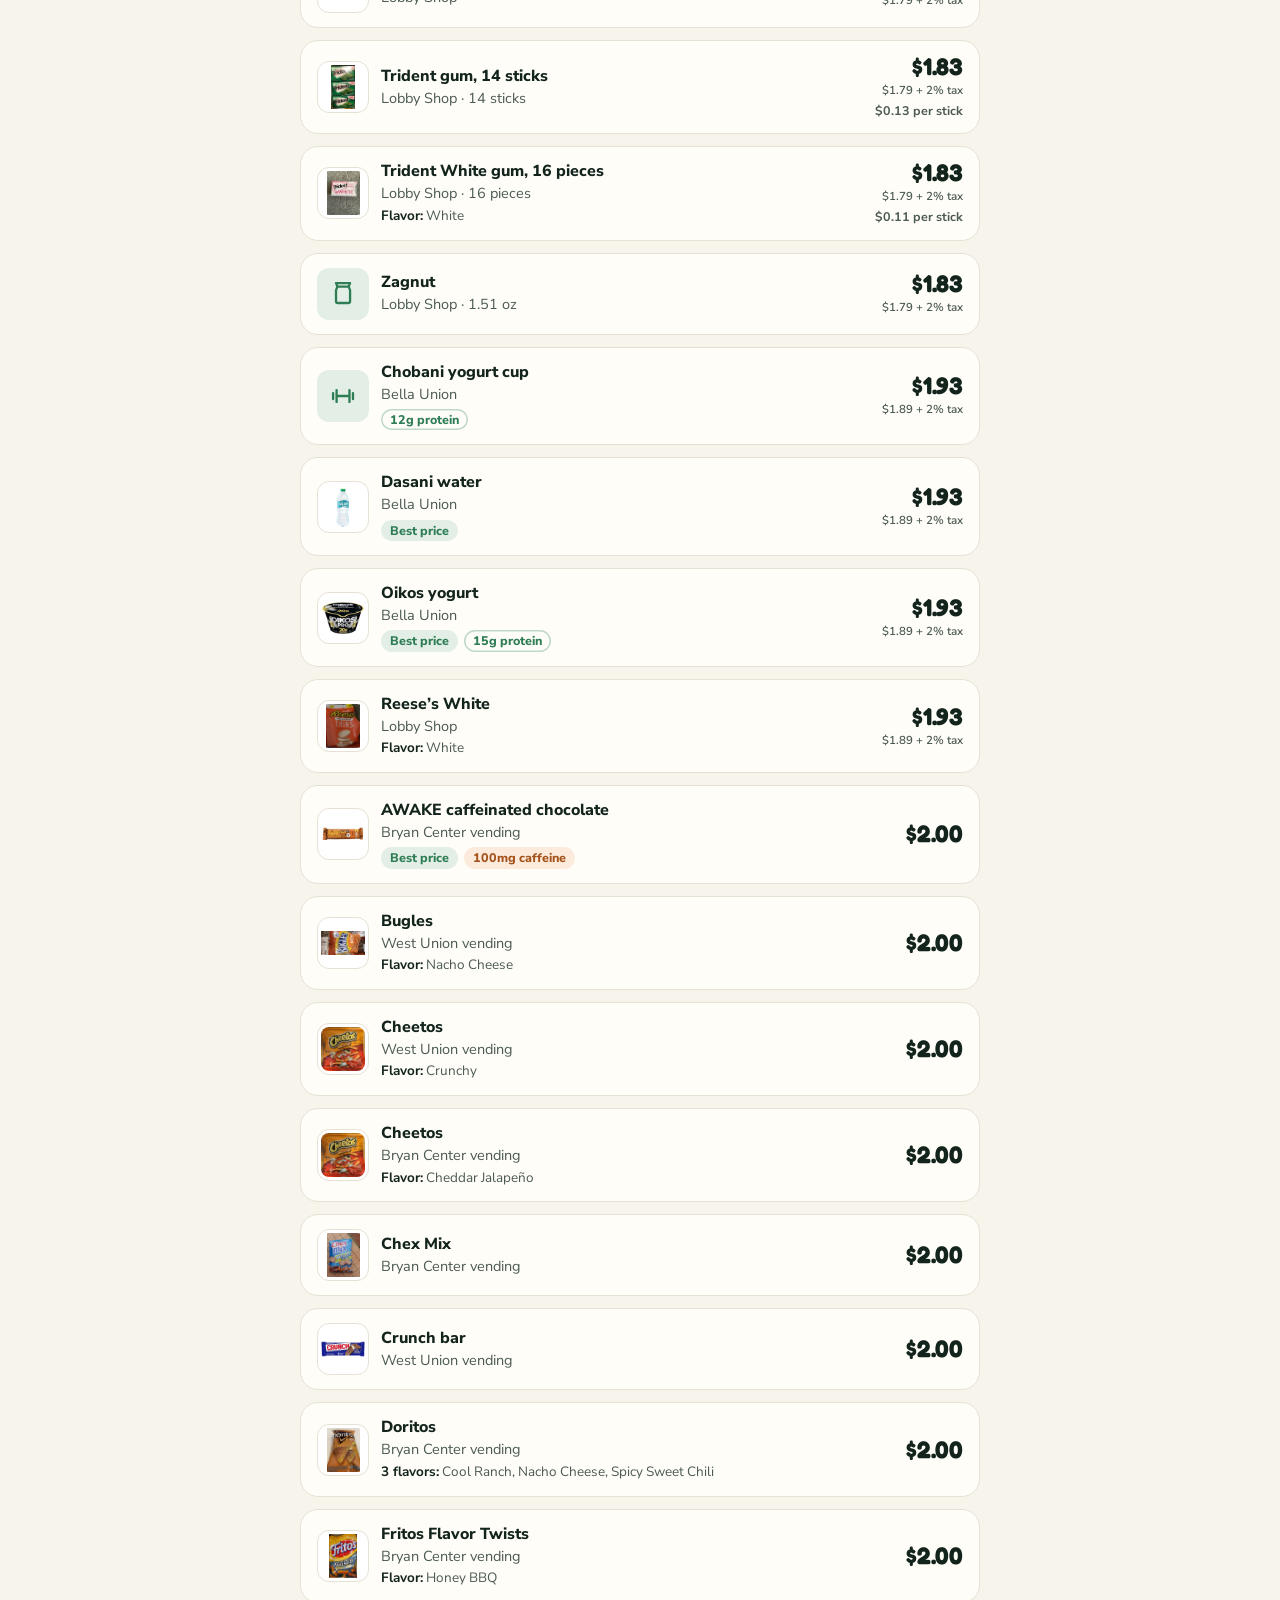
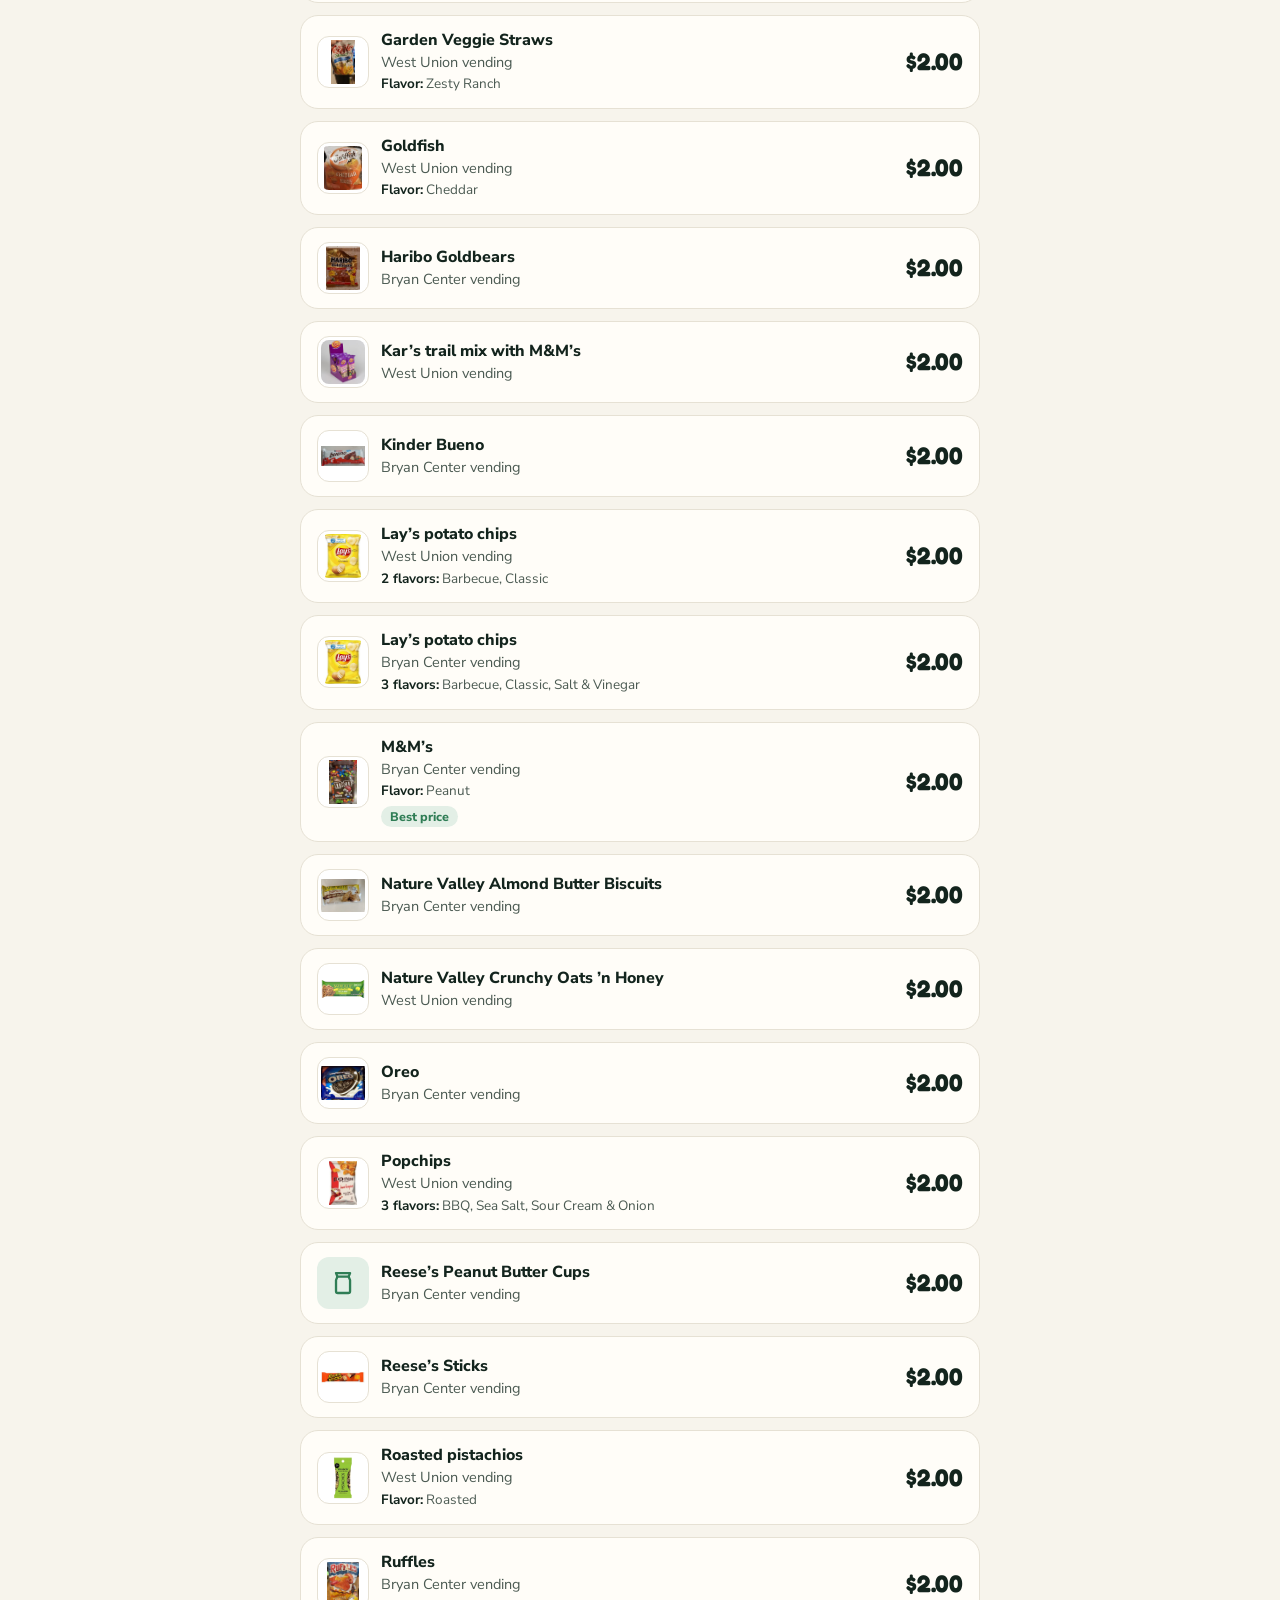
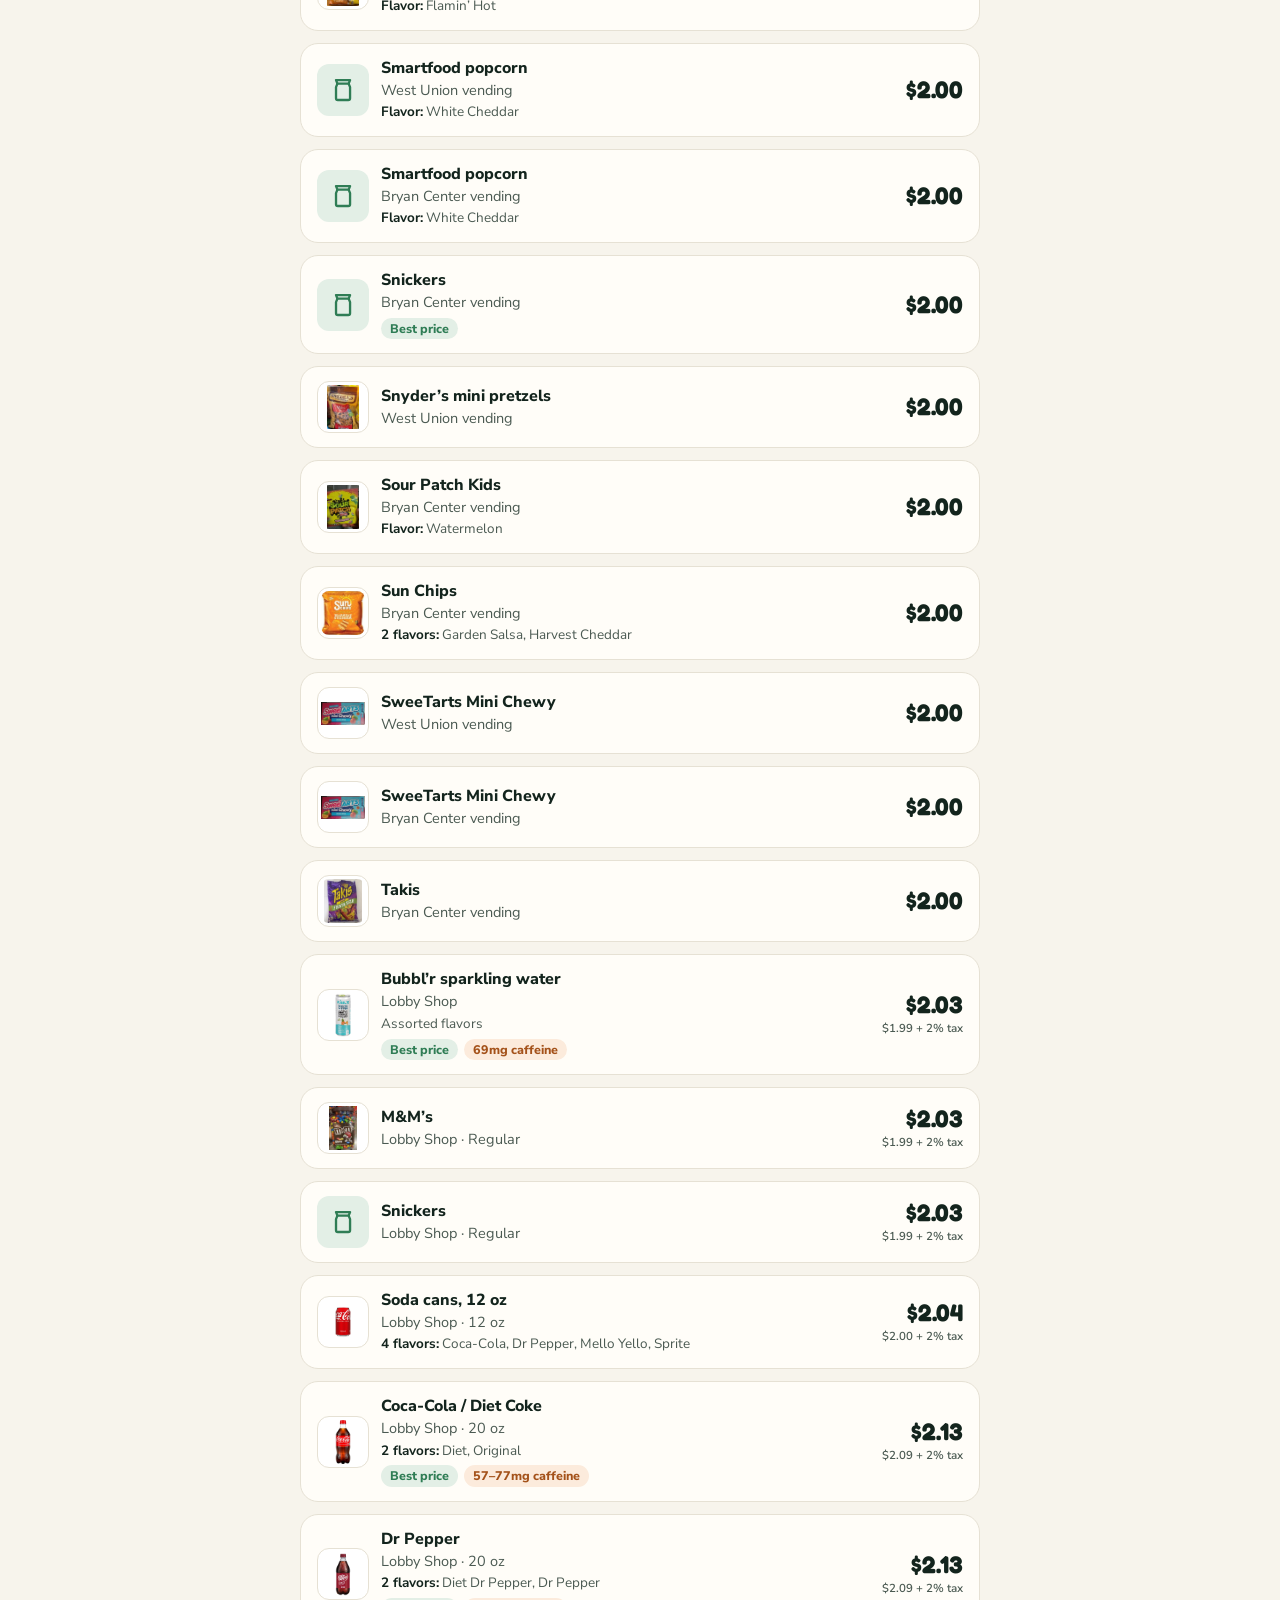
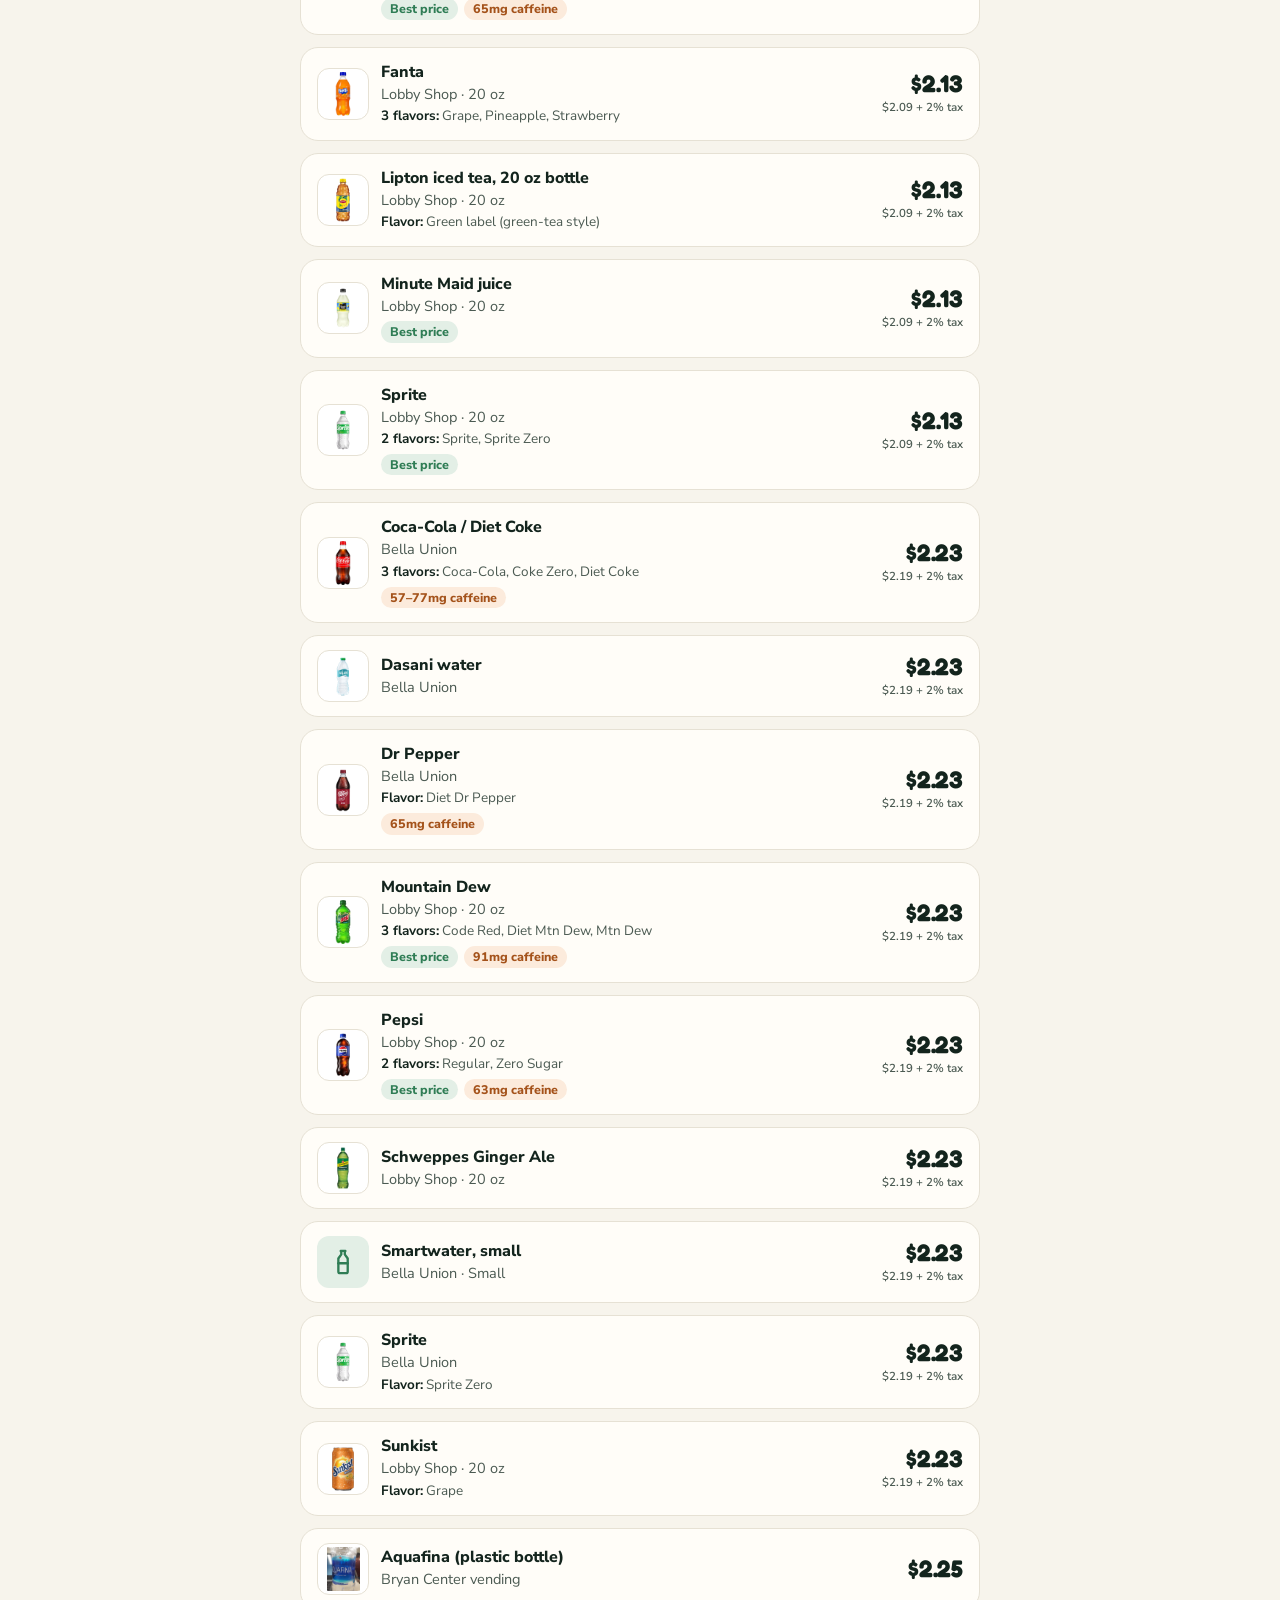
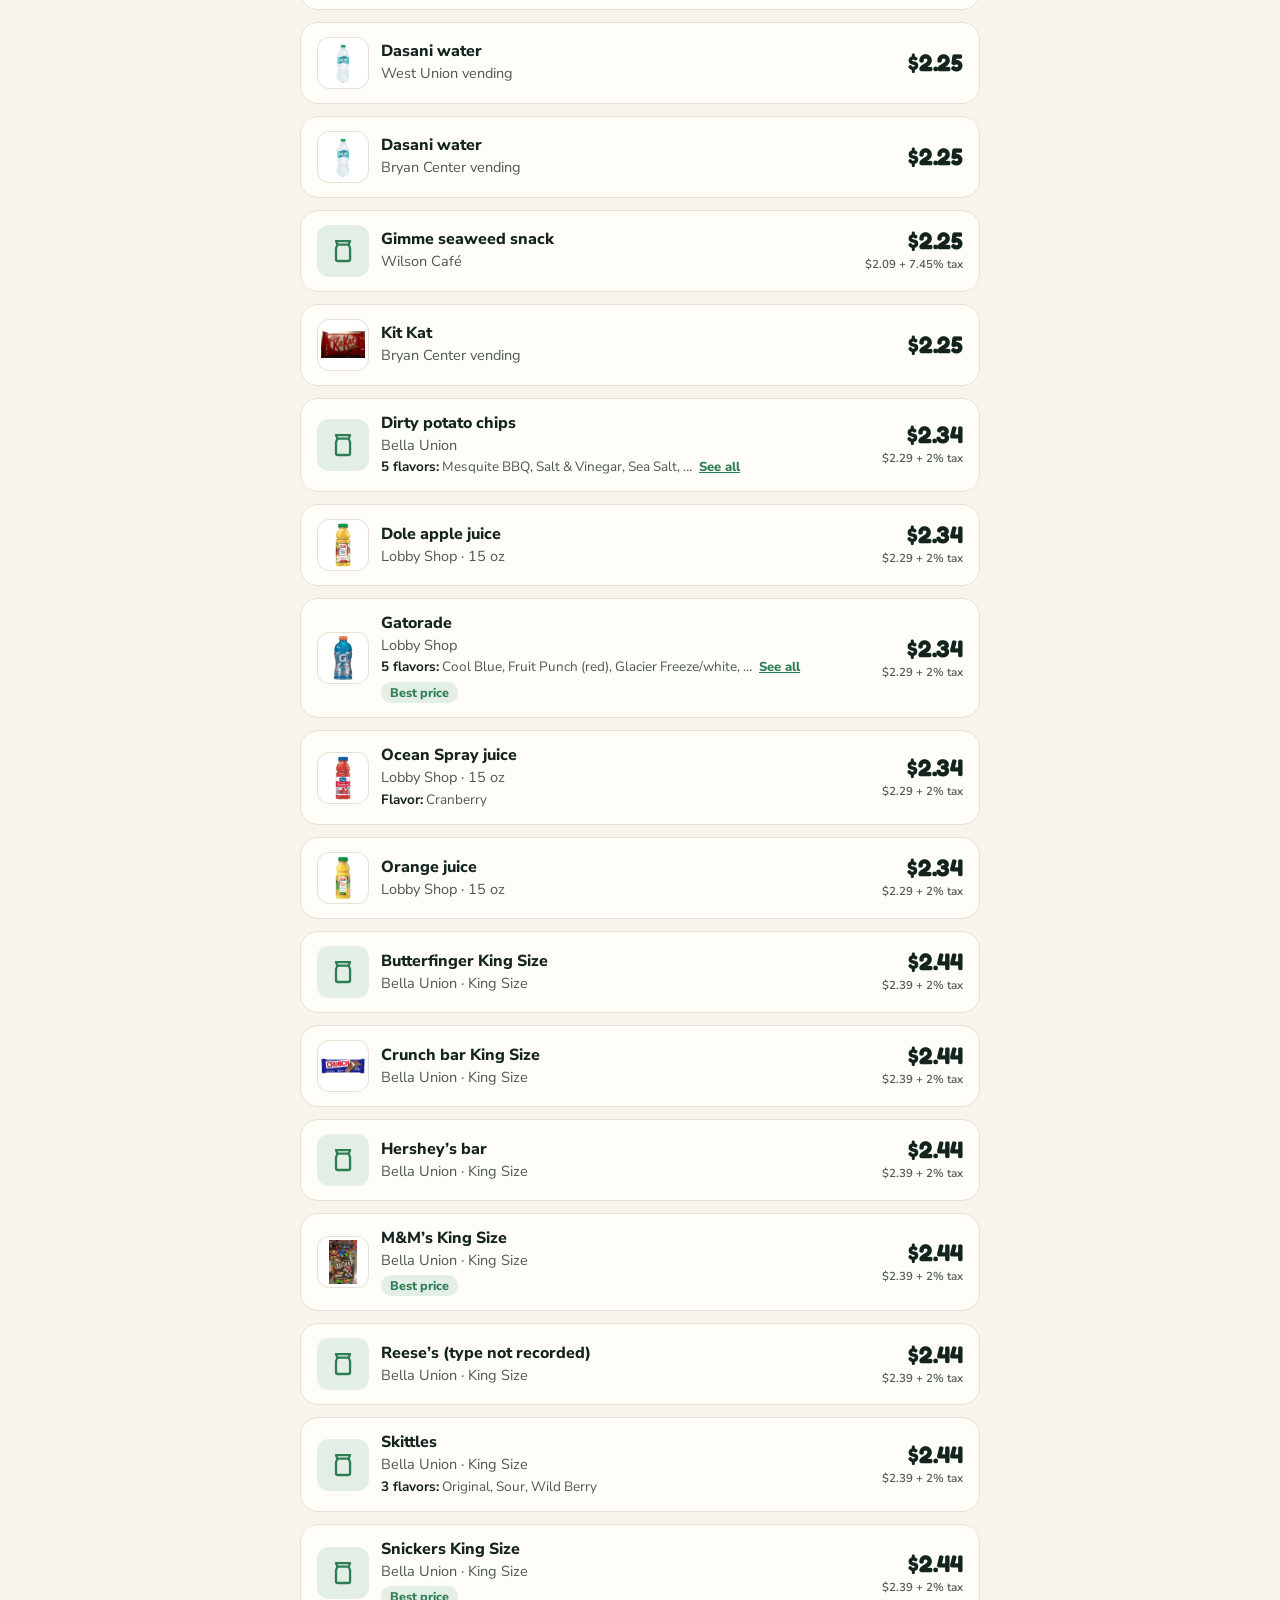
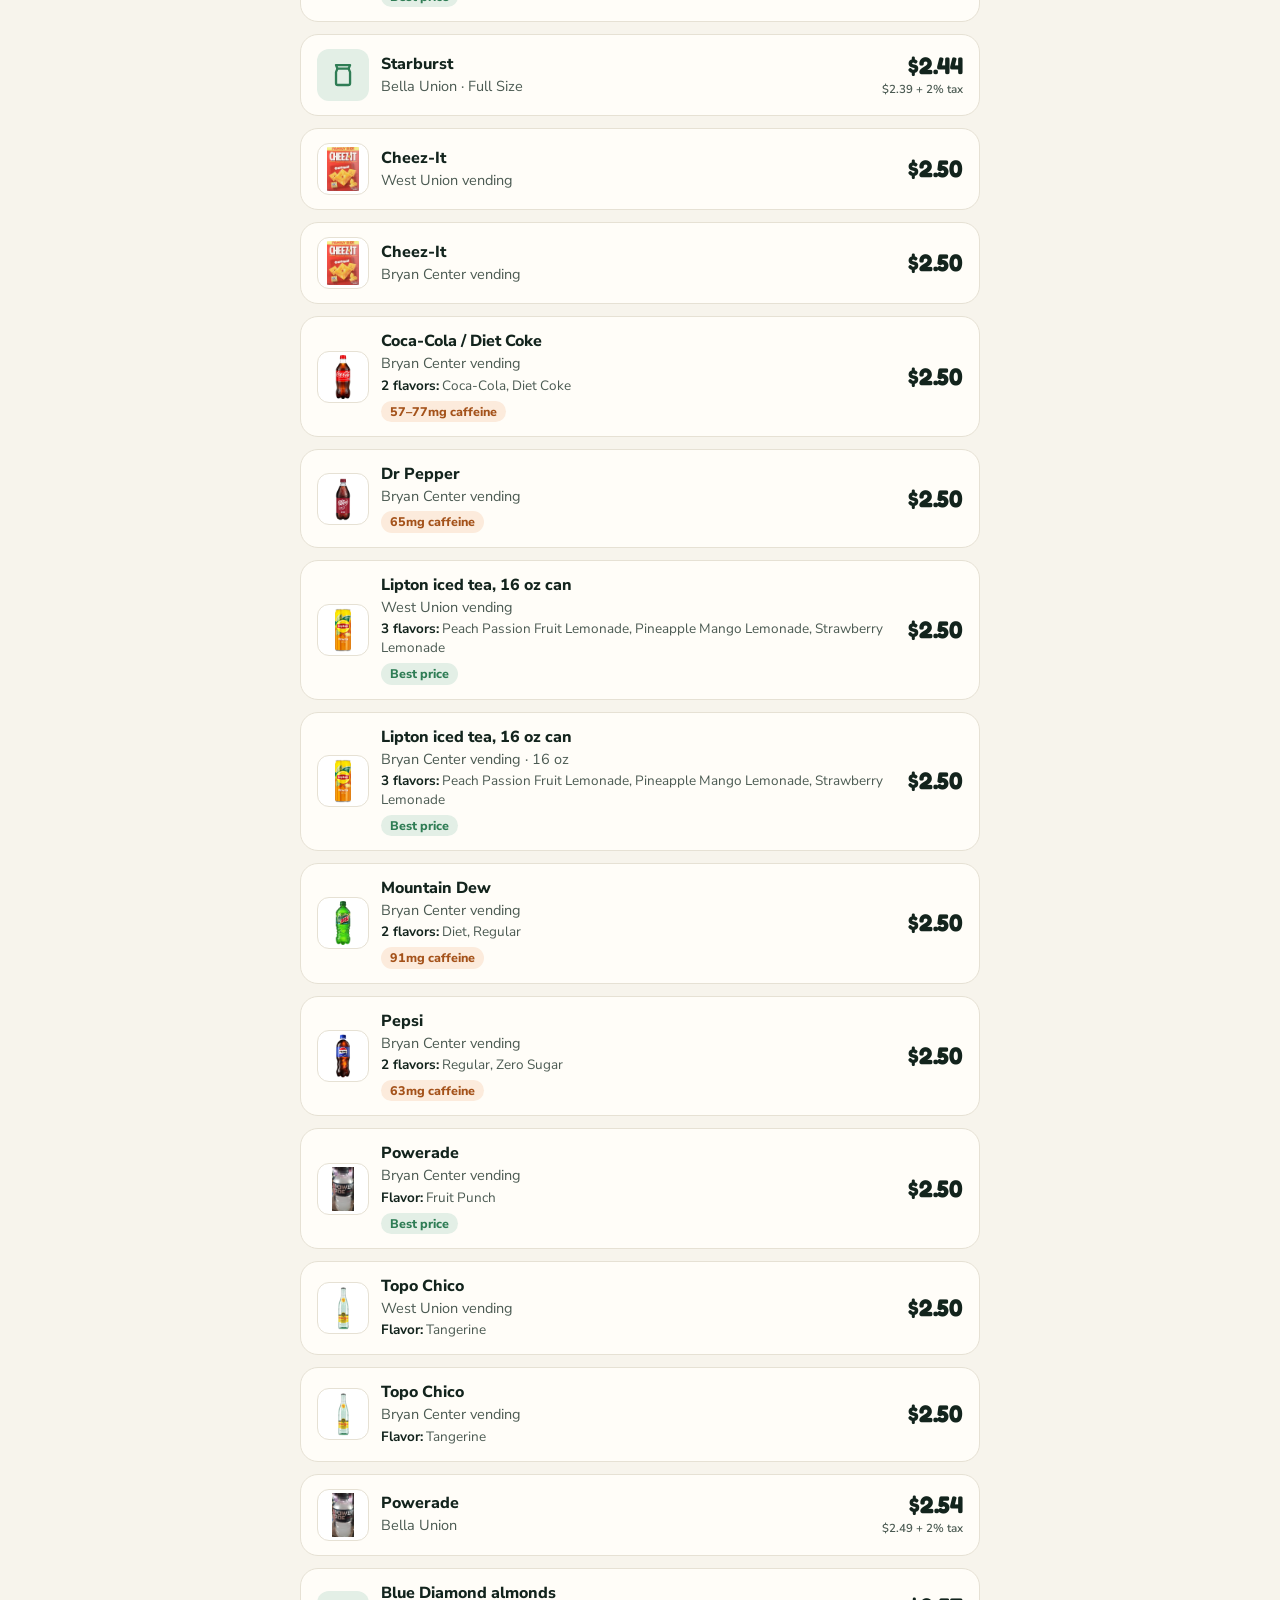
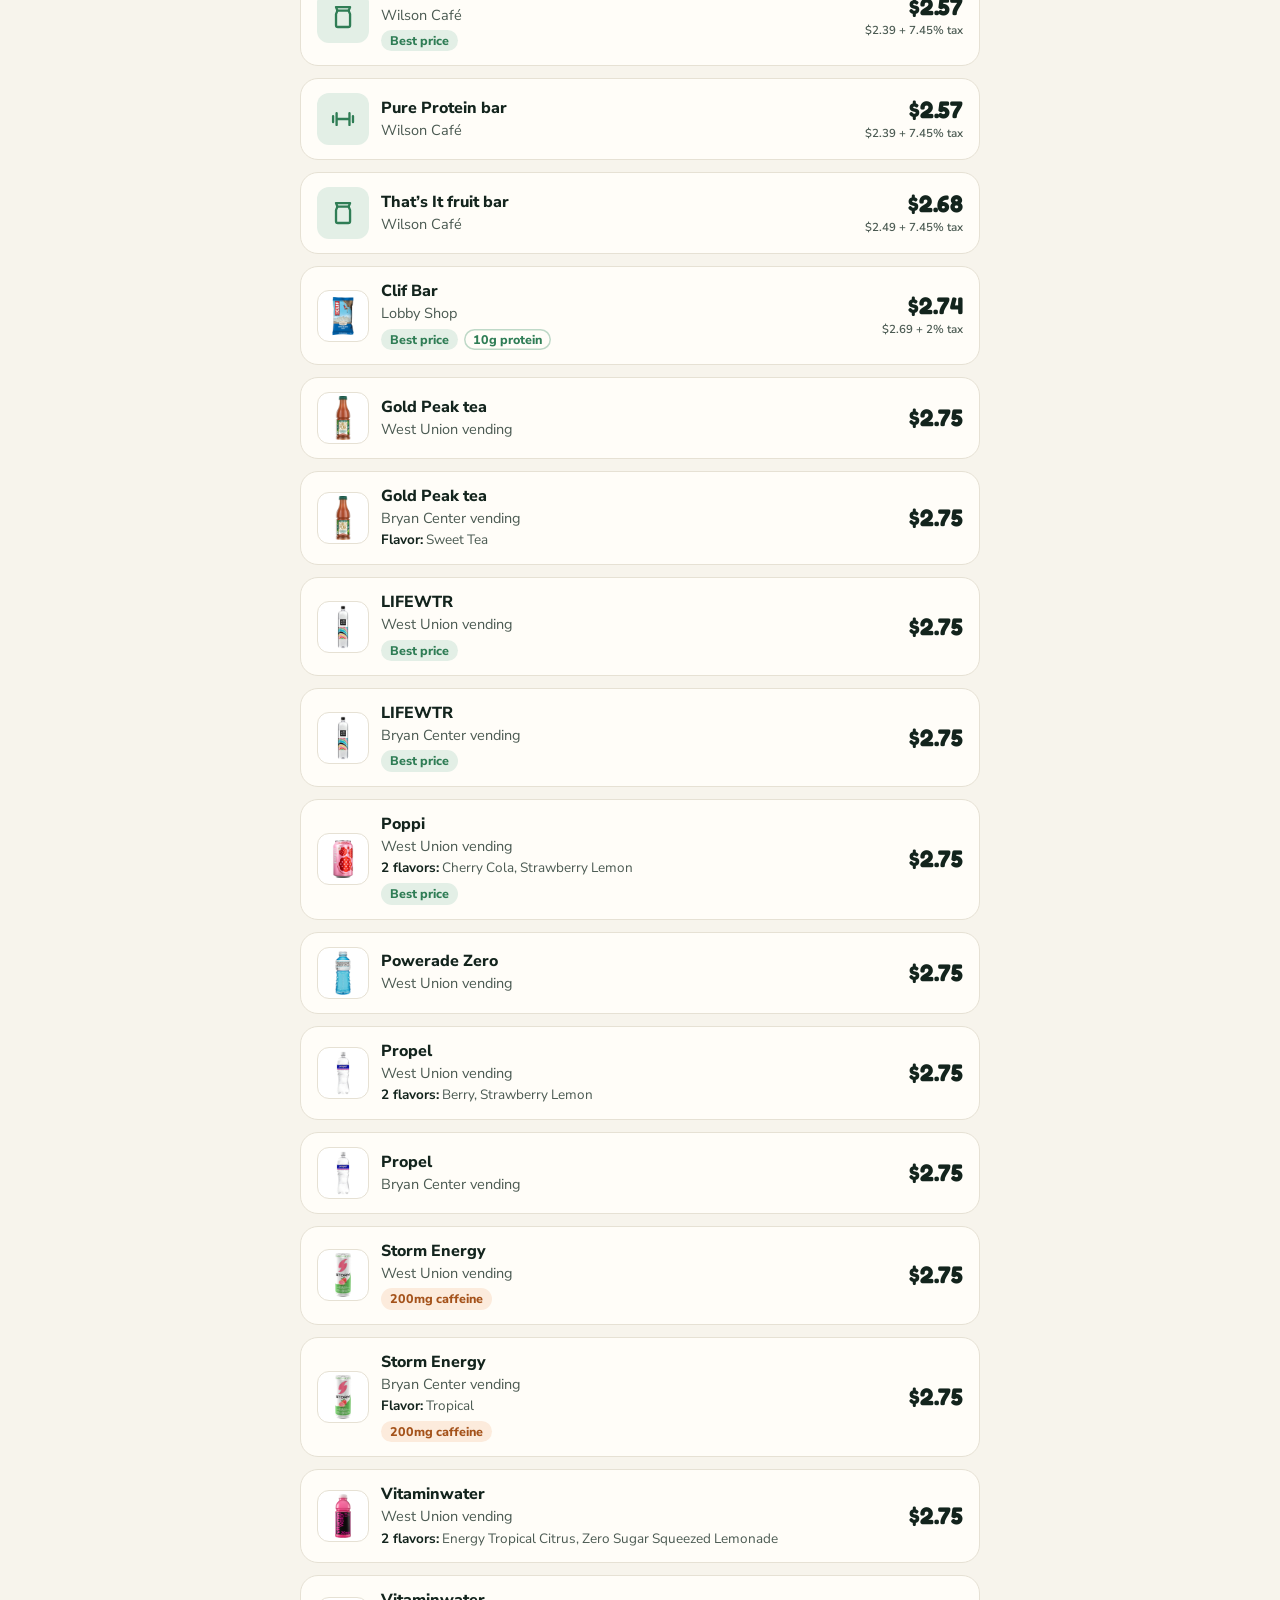
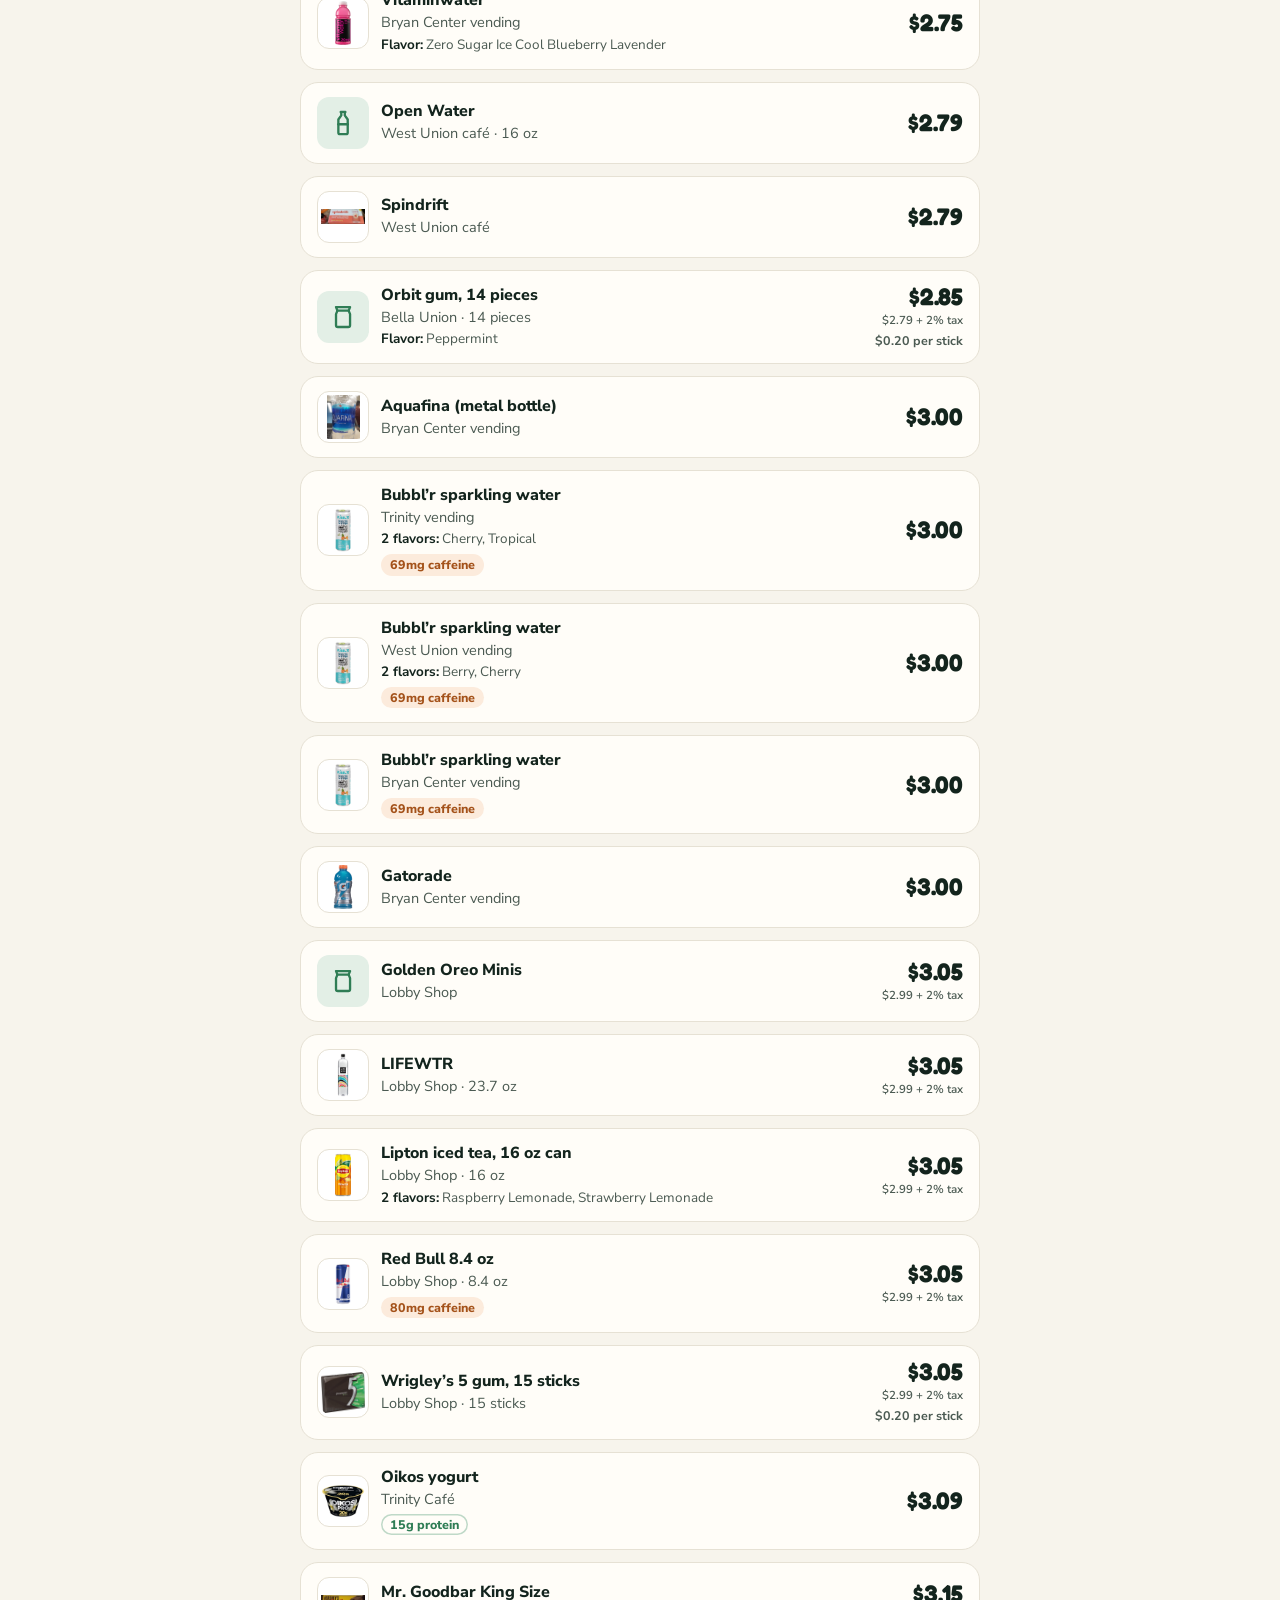
==== commit 394fdcd2: "Add to Home Screen banner; icon background set to #13241D - install-banner.js: banner above the tab " ====
--- a/index.html
+++ b/index.html
@@ -19,7 +19,7 @@
   <link rel="preconnect" href="https://fonts.googleapis.com">
   <link rel="preconnect" href="https://fonts.gstatic.com" crossorigin>
   <link href="https://fonts.googleapis.com/css2?family=Fredoka:wght@500;600;700&family=Nunito+Sans:opsz,wght@6..12,400;6..12,600;6..12,700;6..12,800&display=swap" rel="stylesheet">
-  <link rel="stylesheet" href="styles.css?v=20261109a">
+  <link rel="stylesheet" href="styles.css?v=20261125a">
 </head>
 <body>
 
@@ -178,6 +178,13 @@
     </div>
   </nav>
 
+  <!-- ── Add to Home Screen banner (install-banner.js decides when to show it) ── -->
+  <div class="install-banner" id="install-banner" role="region" aria-label="Add to Home Screen" hidden>
+    <p class="install-text"></p>
+    <button class="install-go" type="button" hidden>Install app</button>
+    <button class="install-close" type="button" aria-label="Close">✕</button>
+  </div>
+
   <!-- ?v= makes browsers fetch fresh files after an update. Change it (e.g. 20261107c) whenever app.js, styles.css or data/ change. -->
   <script src="data/prices.js?v=20261109a"></script>
   <script src="data/photos.js?v=20261109a"></script>
@@ -186,5 +193,6 @@
   <script src="data/tags.js?v=20261109a"></script>
   <script src="search.js?v=20261109a"></script>
   <script src="app.js?v=20261109a"></script>
+  <script src="install-banner.js?v=20261125a"></script>
 </body>
 </html>
--- a/styles.css
+++ b/styles.css
@@ -765,3 +765,46 @@
 }
 .star:hover { border-color: var(--orange); }
 .star.on { background: #FCEBDC; border-color: #F3C9A3; color: #A4521A; }
+
+/* ── Add to Home Screen banner (above the tab bar) ───────────── */
+.install-banner {
+  position: fixed;
+  left: 12px; right: 12px;
+  bottom: calc(var(--tabbar-h) + env(safe-area-inset-bottom) + 8px); /* JS fine-tunes this */
+  z-index: 11;
+  max-width: calc(var(--max) - 24px);
+  margin: 0 auto;
+  display: flex;
+  align-items: center;
+  gap: 10px;
+  padding: 10px 8px 10px 14px;
+  background: #13241D;
+  color: #F7F4EC;
+  border-radius: 14px;
+  box-shadow: 0 6px 20px rgba(19, 36, 29, 0.25);
+  font-size: 14px;
+  line-height: 1.35;
+}
+.install-text { margin: 0; flex: 1; }
+.install-go {
+  flex: none;
+  border: 0;
+  border-radius: 999px;
+  padding: 8px 14px;
+  background: #EE8A3C;
+  color: #13241D;
+  font: inherit;
+  font-weight: 800;
+  cursor: pointer;
+}
+.install-close {
+  flex: none;
+  width: 32px; height: 32px;
+  border: 0;
+  border-radius: 50%;
+  background: transparent;
+  color: #F7F4EC;
+  font-size: 16px;
+  cursor: pointer;
+}
+.install-close:hover, .install-close:focus-visible { color: #EE8A3C; }
